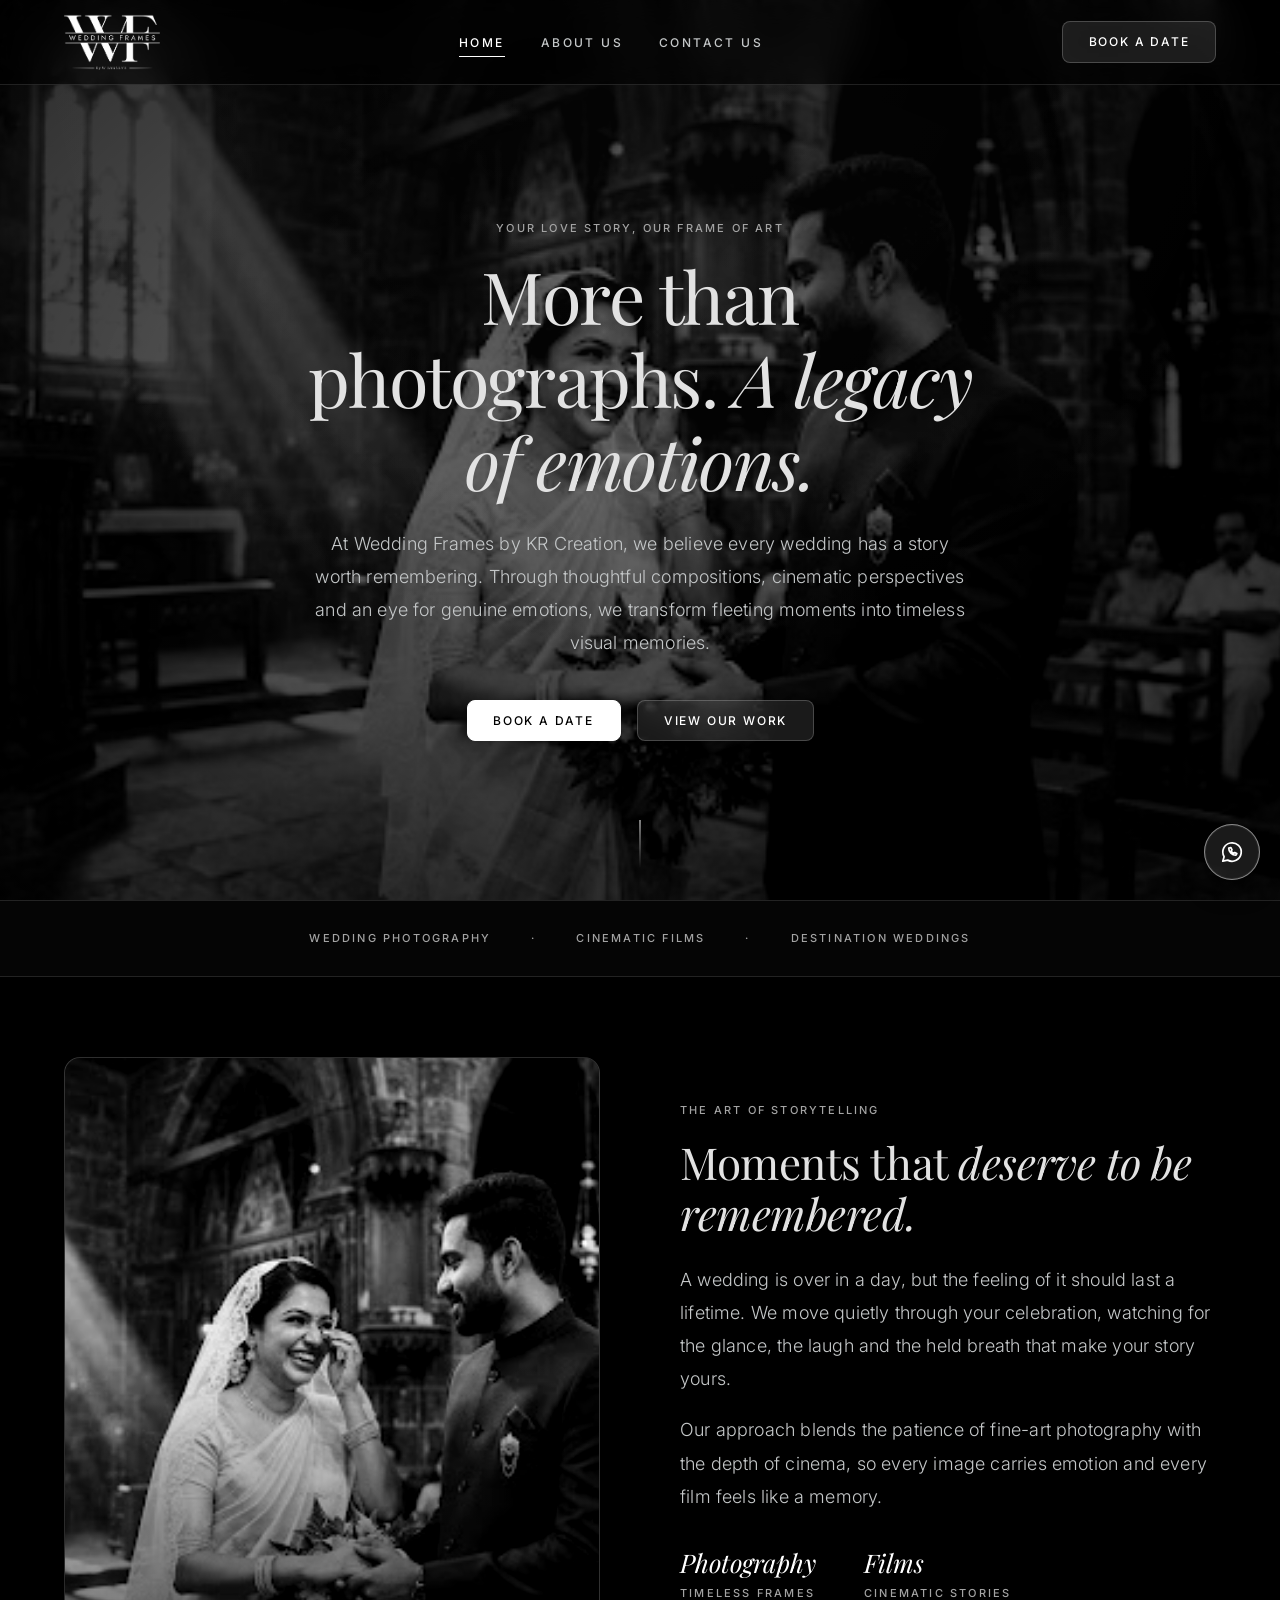
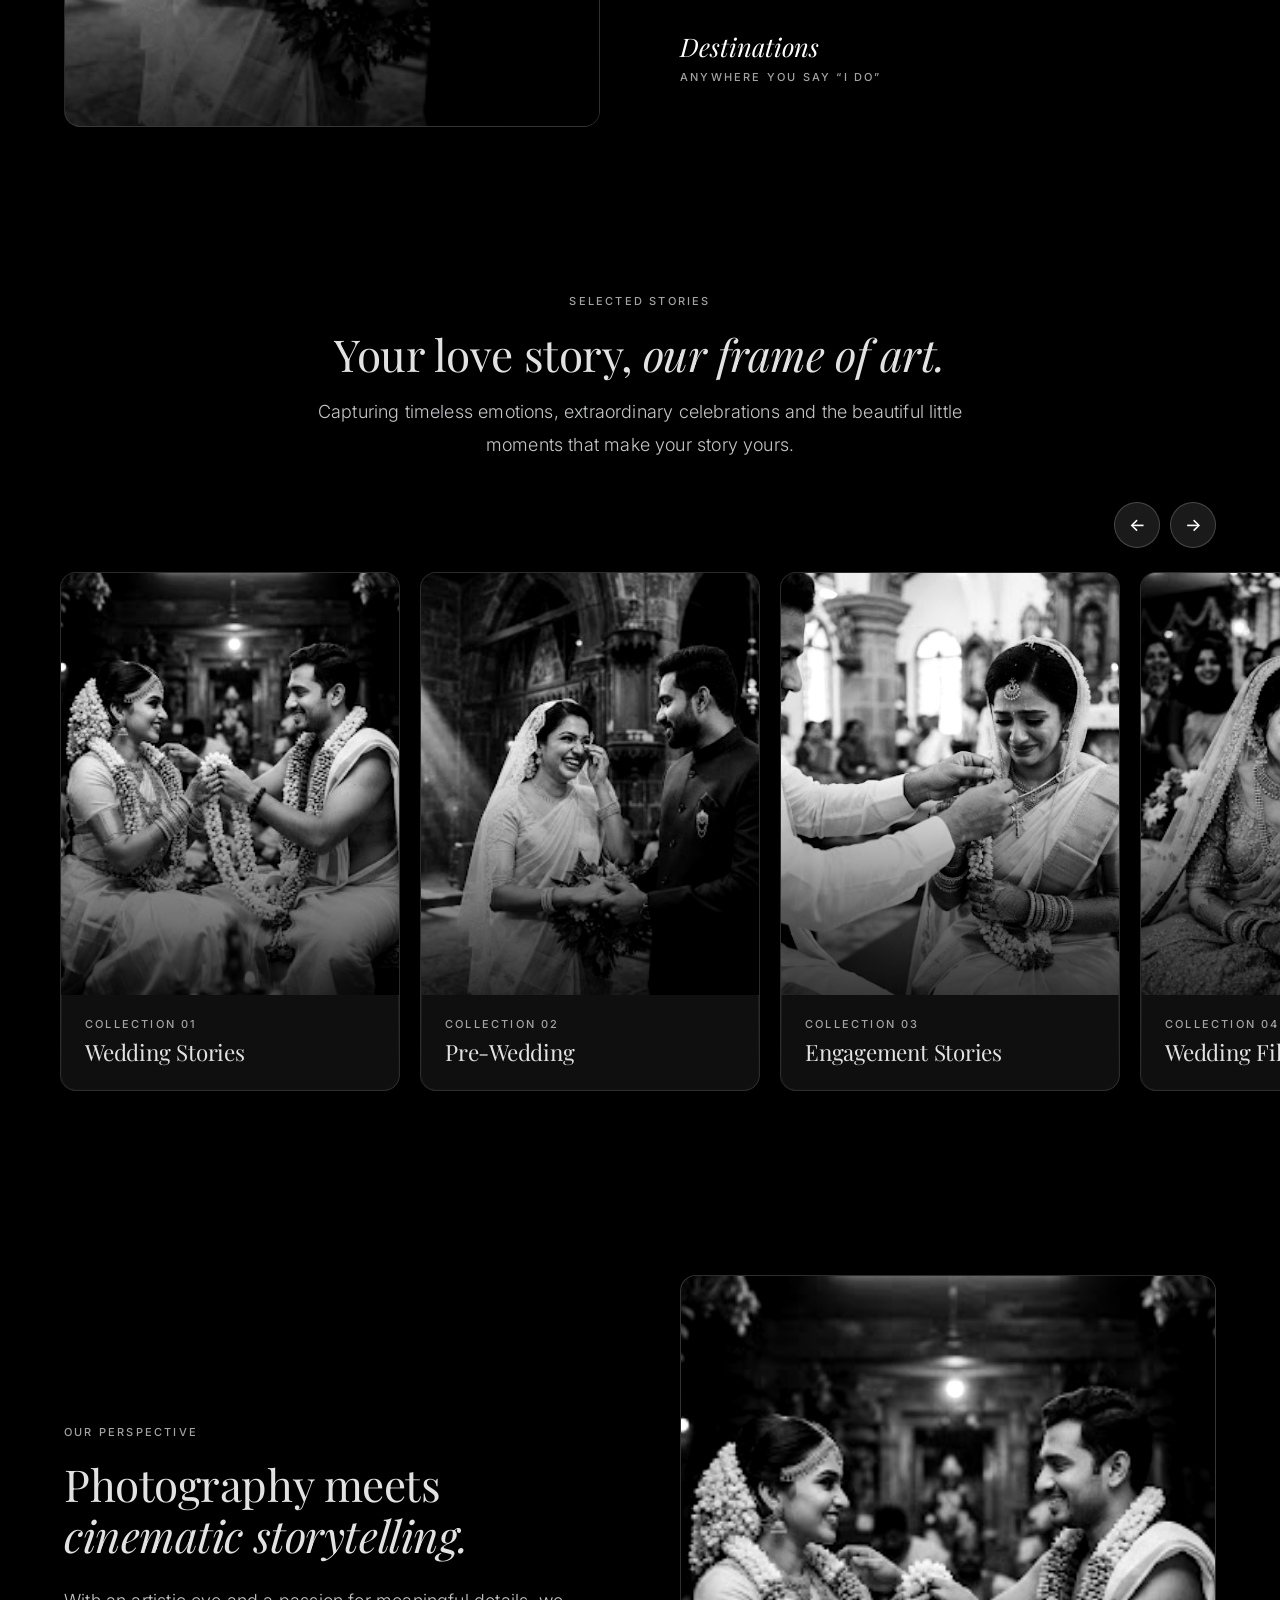
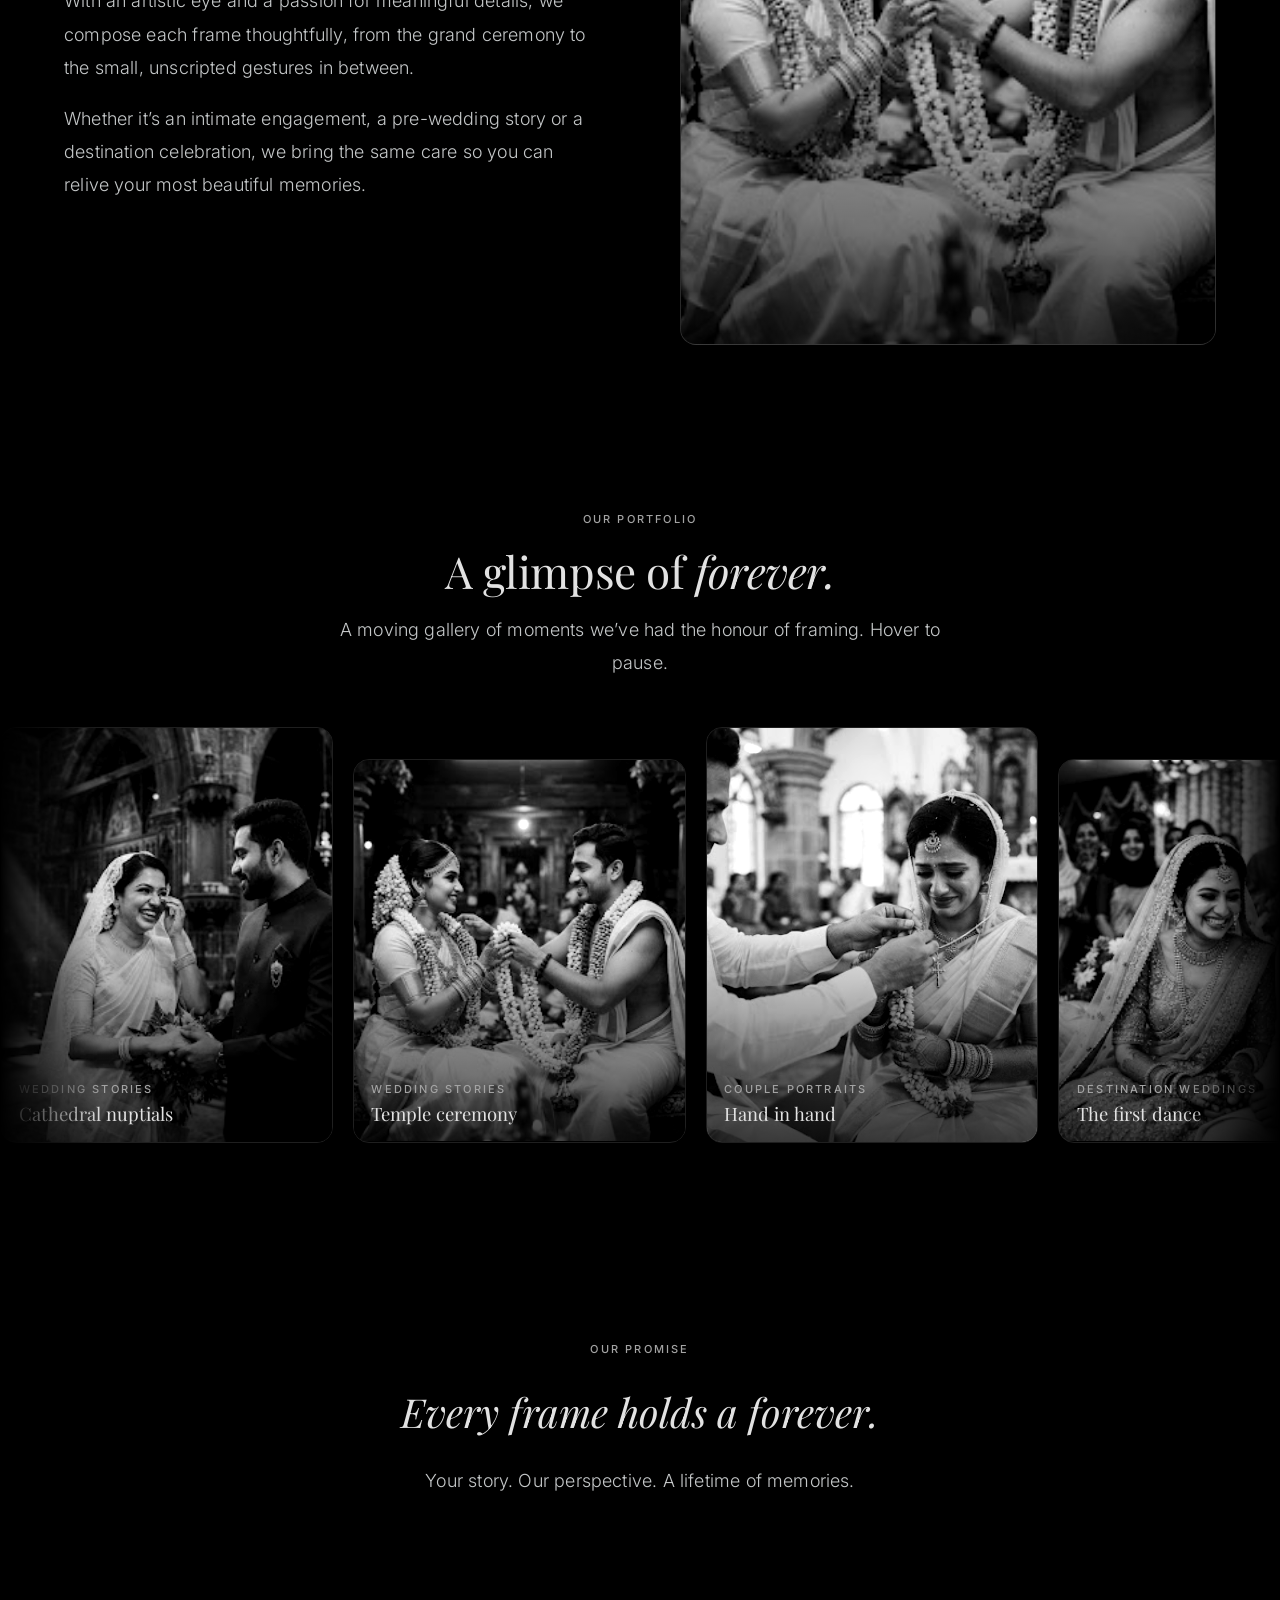
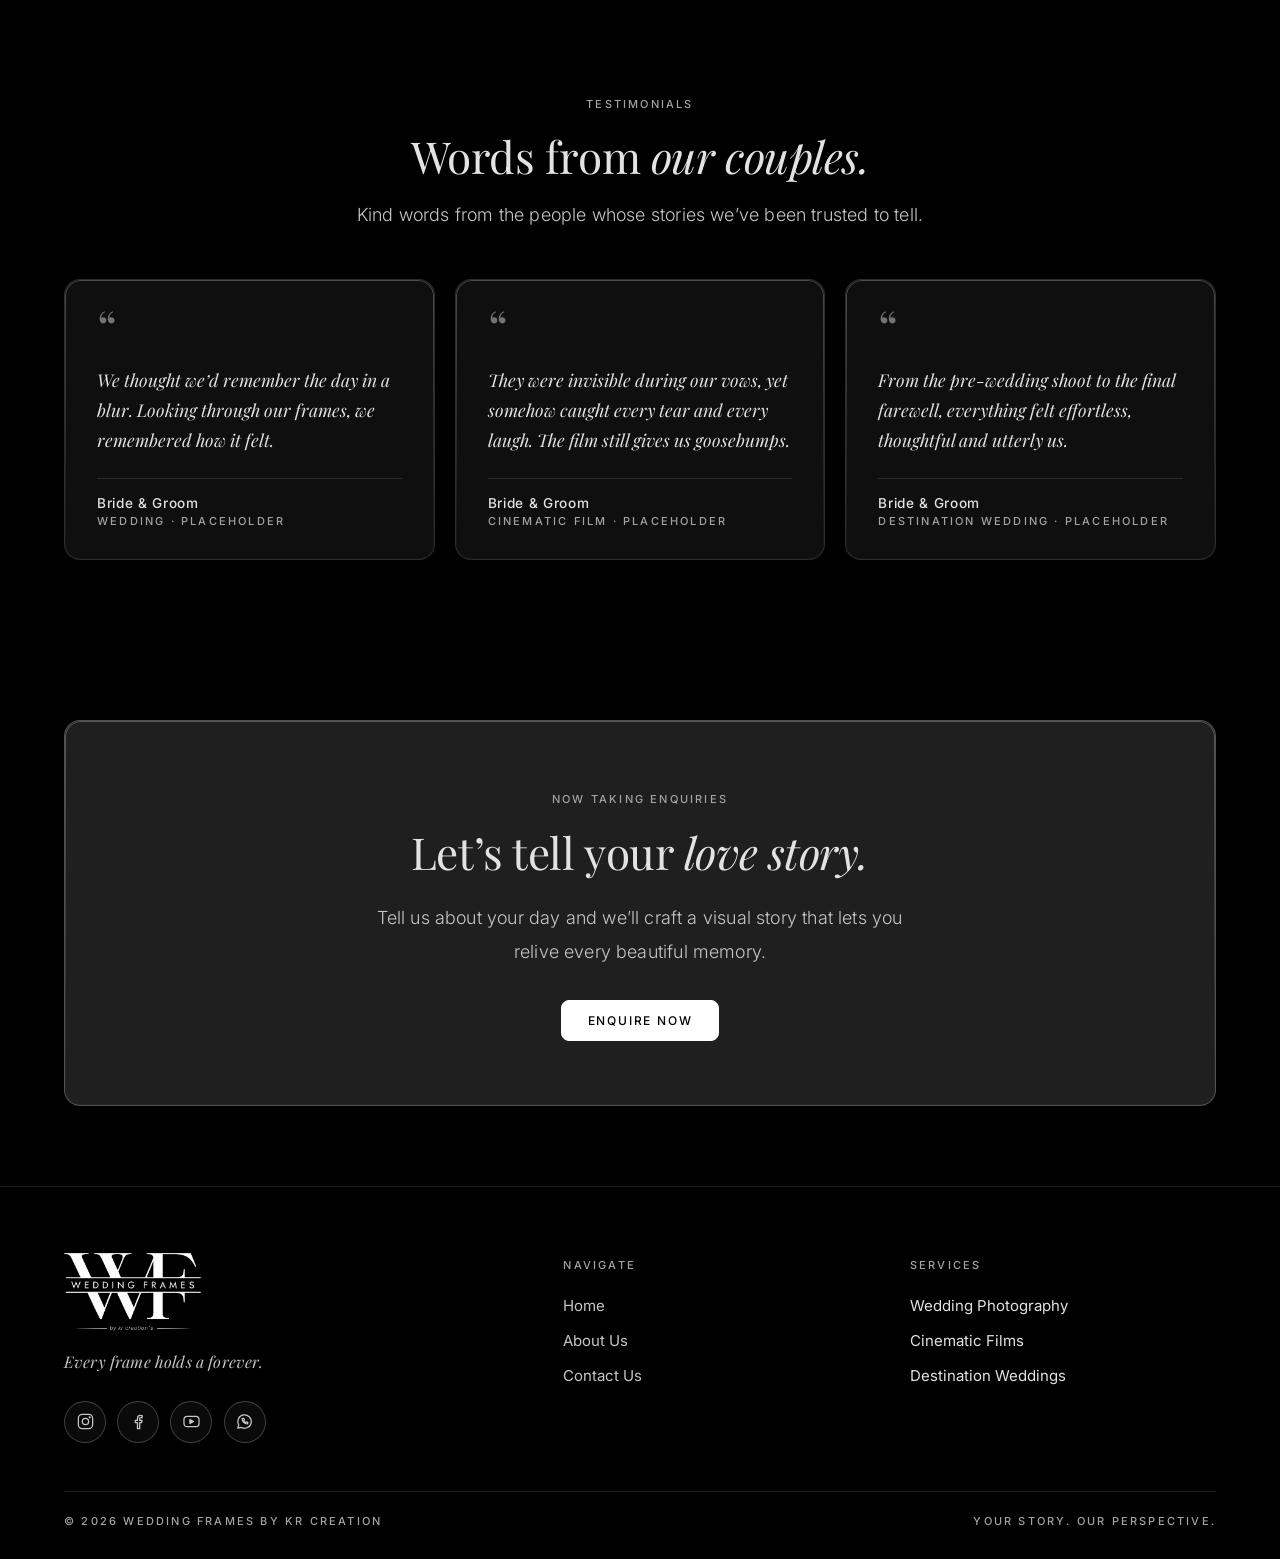
==== index.html @ 5cf70f6a "Initial commit: Wedding Frames by KR Creation website Co-Authored-By: Claude Sonnet 5.5 <noreply@ant" ====
<!doctype html>
<html lang="en"><head><meta charset="utf-8"><meta name="viewport" content="width=device-width,initial-scale=1">
<title>Wedding Frames by KR Creation</title><meta name="description" content="Wedding photography, cinematic films and destination weddings. Every frame holds a forever.">
<link rel="icon" href="assets/logo-white.png">
<link rel="preconnect" href="https://fonts.googleapis.com"><link rel="preconnect" href="https://fonts.gstatic.com" crossorigin>
<link href="https://fonts.googleapis.com/css2?family=Inter:wght@300;400;500;600&family=Playfair+Display:ital,wght@0,400;0,500;1,400&display=swap" rel="stylesheet">
<link rel="stylesheet" href="assets/styles.css"></head><body>
<header><div class="wrap"><a class="brand" href="index.html" aria-label="Wedding Frames by KR Creation – home"><img src="assets/logo-white.png" alt="Wedding Frames by KR Creation"></a>
<nav id="nav"><ul>
<li><a href="index.html" aria-current="page">Home</a></li>
<li><a href="about.html">About Us</a></li>
<li><a href="contact.html">Contact Us</a></li></ul></nav>
<a class="btn" href="contact.html">Book a Date</a><button class="menu-btn" aria-label="Menu" aria-expanded="false" aria-controls="mnav">☰</button></div></header><div class="mnav" id="mnav" role="dialog" aria-modal="true" aria-label="Menu" hidden>
<button class="mclose" aria-label="Close menu">✕</button>
<div class="mnav-in"><a href="index.html"><img class="mlogo" src="assets/logo-white.png" alt="Wedding Frames by KR Creation"></a>
<ul class="mlinks"><li><a href="index.html" aria-current="page">Home</a></li><li><a href="about.html">About Us</a></li><li><a href="contact.html">Contact Us</a></li></ul>
<a class="btn solid" href="contact.html">Book a Date</a>
<div class="mdetails"><p class="mtag">Every frame holds a forever.</p><p class="label">Wedding Photography · Cinematic Films · Destination Weddings</p></div>
<div class="social msocial"><a href="#" aria-label="Instagram" title="Instagram" rel="noopener" target="_blank"><svg viewBox="0 0 24 24" fill="none" stroke="currentColor" stroke-width="1.6" stroke-linecap="round" stroke-linejoin="round" aria-hidden="true"><rect x="3" y="3" width="18" height="18" rx="5"/><circle cx="12" cy="12" r="4"/><circle cx="17.3" cy="6.7" r=".6" fill="currentColor"/></svg></a><a href="#" aria-label="Facebook" title="Facebook" rel="noopener" target="_blank"><svg viewBox="0 0 24 24" fill="none" stroke="currentColor" stroke-width="1.6" stroke-linecap="round" stroke-linejoin="round" aria-hidden="true"><path d="M13.5 21v-7.5H16l.5-3h-3V8.700c0-.9.3-1.500 1.600-1.500H16.600V4.500C16.300 4.500 15.400 4.400 14.400 4.400c-2.200 0-3.700 1.300-3.700 3.800v2.300H8v3h2.700V21z"/></svg></a><a href="#" aria-label="YouTube" title="YouTube" rel="noopener" target="_blank"><svg viewBox="0 0 24 24" fill="none" stroke="currentColor" stroke-width="1.6" stroke-linecap="round" stroke-linejoin="round" aria-hidden="true"><rect x="2.5" y="5.5" width="19" height="13" rx="4"/><path d="M10 9.5v5l4.5-2.5z" fill="currentColor"/></svg></a><a href="#" aria-label="WhatsApp" title="WhatsApp" rel="noopener" target="_blank"><svg viewBox="0 0 24 24" fill="none" stroke="currentColor" stroke-width="1.6" stroke-linecap="round" stroke-linejoin="round" aria-hidden="true"><path d="M3.5 20.5l1.2-4.2A8.5 8.5 0 1 1 8 19.5z"/><path d="M9 8.5c0 3.5 3 6.500 6.500 6.500l1-1.500-2-1-1 .8c-1-.4-1.900-1.300-2.300-2.300l.8-1-1-2z"/></svg></a></div></div></div><main>
<section class="hero"><img class="bgimg" src="assets/img/hero.jpg" alt="" onerror="this.remove()">
<div class="wrap">
<span class="label">Your love story, our frame of art</span>
<h1>More than photographs. <em>A legacy of emotions.</em></h1>
<p class="lead">At Wedding Frames by KR Creation, we believe every wedding has a story worth remembering. Through thoughtful compositions, cinematic perspectives and an eye for genuine emotions, we transform fleeting moments into timeless visual memories.</p>
<div class="cta"><a class="btn solid" href="contact.html">Book a Date</a><a class="btn" href="#stories">View Our Work</a></div></div>
<div class="scroll"><span></span></div></section>
<div class="tagline"><div class="wrap"><span class="label">Wedding Photography</span><span class="label dot" aria-hidden="true">·</span><span class="label">Cinematic Films</span><span class="label dot" aria-hidden="true">·</span><span class="label">Destination Weddings</span></div></div>
<section><div class="wrap split"><div class="media rv"><div class="slot tall"><img src="assets/img/p1.jpg" alt=""><span class="ph">Add photo · assets/img/p1.jpg</span></div></div><div class="rv prose"><span class="label">The art of storytelling</span><h2 style="margin:1rem 0 1.5rem">Moments that <em>deserve to be remembered.</em></h2><p class="lead">A wedding is over in a day, but the feeling of it should last a lifetime. We move quietly through your celebration, watching for the glance, the laugh and the held breath that make your story yours.</p><p class="lead">Our approach blends the patience of fine-art photography with the depth of cinema, so every image carries emotion and every film feels like a memory.</p><div class="stats"><div><b>Photography</b><span class="label">Timeless frames</span></div><div><b>Films</b><span class="label">Cinematic stories</span></div><div><b>Destinations</b><span class="label">Anywhere you say “I do”</span></div></div></div></div></section><section id="stories"><div class="wrap"><div class="center rv"><span class="label">Selected stories</span><h2 style="margin:1rem 0">Your love story, <em>our frame of art.</em></h2>
<p class="lead" style="max-width:60ch;margin:0 auto">Capturing timeless emotions, extraordinary celebrations and the beautiful little moments that make your story yours.</p></div>
<div class="hs-wrap rv"><div class="hs-ctrl"><button class="btn hs-prev" aria-label="Previous">←</button><button class="btn hs-next" aria-label="Next">→</button></div><div class="hscroll" data-auto tabindex="0" aria-label="Selected stories"><a class="glass cat group rv" href="contact.html"><div class="slot "><img src="assets/img/wedding-stories.jpg" alt=""><span class="ph">Add photo · assets/img/wedding-stories.jpg</span></div><div class="info"><span class="label">Collection 01</span><h3>Wedding Stories</h3></div></a><a class="glass cat group rv" href="contact.html"><div class="slot "><img src="assets/img/pre-wedding.jpg" alt=""><span class="ph">Add photo · assets/img/pre-wedding.jpg</span></div><div class="info"><span class="label">Collection 02</span><h3>Pre-Wedding</h3></div></a><a class="glass cat group rv" href="contact.html"><div class="slot "><img src="assets/img/engagement-stories.jpg" alt=""><span class="ph">Add photo · assets/img/engagement-stories.jpg</span></div><div class="info"><span class="label">Collection 03</span><h3>Engagement Stories</h3></div></a><a class="glass cat group rv" href="contact.html"><div class="slot "><img src="assets/img/wedding-films.jpg" alt=""><span class="ph">Add photo · assets/img/wedding-films.jpg</span></div><div class="info"><span class="label">Collection 04</span><h3>Wedding Films</h3></div></a><a class="glass cat group rv" href="contact.html"><div class="slot "><img src="assets/img/couple-portraits.jpg" alt=""><span class="ph">Add photo · assets/img/couple-portraits.jpg</span></div><div class="info"><span class="label">Collection 05</span><h3>Couple Portraits</h3></div></a><a class="glass cat group rv" href="contact.html"><div class="slot "><img src="assets/img/destination-weddings.jpg" alt=""><span class="ph">Add photo · assets/img/destination-weddings.jpg</span></div><div class="info"><span class="label">Collection 06</span><h3>Destination Weddings</h3></div></a></div></div></div></div></section>
<section><div class="wrap split rev"><div class="media rv"><div class="slot tall"><img src="assets/img/p2.jpg" alt=""><span class="ph">Add photo · assets/img/p2.jpg</span></div></div><div class="rv prose"><span class="label">Our perspective</span><h2 style="margin:1rem 0 1.5rem">Photography meets <em>cinematic storytelling.</em></h2><p class="lead">With an artistic eye and a passion for meaningful details, we compose each frame thoughtfully, from the grand ceremony to the small, unscripted gestures in between.</p><p class="lead">Whether it’s an intimate engagement, a pre-wedding story or a destination celebration, we bring the same care so you can relive your most beautiful memories.</p></div></div></section><section class="portfolio" id="portfolio"><div class="wrap center rv"><span class="label">Our portfolio</span><h2 style="margin:1rem 0">A glimpse of <em>forever.</em></h2><p class="lead" style="max-width:56ch;margin:0 auto">A moving gallery of moments we’ve had the honour of framing. Hover to pause.</p></div>
<div class="marquee" aria-label="Portfolio gallery"><div class="mtrack"><figure class="mitem group"><div class="slot "><img src="assets/img/p1.jpg" alt=""><span class="ph">Add photo · assets/img/p1.jpg</span></div><figcaption><span class="label">Wedding Stories</span><strong>Cathedral nuptials</strong></figcaption></figure><figure class="mitem group"><div class="slot "><img src="assets/img/p2.jpg" alt=""><span class="ph">Add photo · assets/img/p2.jpg</span></div><figcaption><span class="label">Wedding Stories</span><strong>Temple ceremony</strong></figcaption></figure><figure class="mitem group"><div class="slot "><img src="assets/img/p3.jpg" alt=""><span class="ph">Add photo · assets/img/p3.jpg</span></div><figcaption><span class="label">Couple Portraits</span><strong>Hand in hand</strong></figcaption></figure><figure class="mitem group"><div class="slot "><img src="assets/img/p4.jpg" alt=""><span class="ph">Add photo · assets/img/p4.jpg</span></div><figcaption><span class="label">Destination Weddings</span><strong>The first dance</strong></figcaption></figure><figure class="mitem group"><div class="slot "><img src="assets/img/p5.jpg" alt=""><span class="ph">Add photo · assets/img/p5.jpg</span></div><figcaption><span class="label">Engagement Stories</span><strong>Quiet moments</strong></figcaption></figure><figure aria-hidden="true" class="mitem group"><div class="slot "><img src="assets/img/p1.jpg" alt=""><span class="ph">Add photo · assets/img/p1.jpg</span></div><figcaption><span class="label">Wedding Stories</span><strong>Cathedral nuptials</strong></figcaption></figure><figure aria-hidden="true" class="mitem group"><div class="slot "><img src="assets/img/p2.jpg" alt=""><span class="ph">Add photo · assets/img/p2.jpg</span></div><figcaption><span class="label">Wedding Stories</span><strong>Temple ceremony</strong></figcaption></figure><figure aria-hidden="true" class="mitem group"><div class="slot "><img src="assets/img/p3.jpg" alt=""><span class="ph">Add photo · assets/img/p3.jpg</span></div><figcaption><span class="label">Couple Portraits</span><strong>Hand in hand</strong></figcaption></figure><figure aria-hidden="true" class="mitem group"><div class="slot "><img src="assets/img/p4.jpg" alt=""><span class="ph">Add photo · assets/img/p4.jpg</span></div><figcaption><span class="label">Destination Weddings</span><strong>The first dance</strong></figcaption></figure><figure aria-hidden="true" class="mitem group"><div class="slot "><img src="assets/img/p5.jpg" alt=""><span class="ph">Add photo · assets/img/p5.jpg</span></div><figcaption><span class="label">Engagement Stories</span><strong>Quiet moments</strong></figcaption></figure></div></div></section><section class="quote"><div class="wrap rv"><span class="label">Our promise</span><blockquote>Every frame holds a forever.</blockquote><p class="lead">Your story. Our perspective. A lifetime of memories.</p></div></section>
<section><div class="wrap"><div class="center rv"><span class="label">Testimonials</span><h2 style="margin:1rem 0">Words from <em>our couples.</em></h2><p class="lead" style="max-width:56ch;margin:0 auto">Kind words from the people whose stories we’ve been trusted to tell.</p></div><div class="tgrid"><div class="glass tcard rv"><span class="mark">“</span><blockquote>We thought we’d remember the day in a blur. Looking through our frames, we remembered how it felt.</blockquote><div class="who"><b>Bride & Groom</b><span class="label">Wedding · Placeholder</span></div></div><div class="glass tcard rv"><span class="mark">“</span><blockquote>They were invisible during our vows, yet somehow caught every tear and every laugh. The film still gives us goosebumps.</blockquote><div class="who"><b>Bride & Groom</b><span class="label">Cinematic Film · Placeholder</span></div></div><div class="glass tcard rv"><span class="mark">“</span><blockquote>From the pre-wedding shoot to the final farewell, everything felt effortless, thoughtful and utterly us.</blockquote><div class="who"><b>Bride & Groom</b><span class="label">Destination Wedding · Placeholder</span></div></div></div></div></section><section><div class="wrap"><div class="glass hi cta-card rv"><span class="label">Now taking enquiries</span><h2>Let’s tell your <em>love story.</em></h2><p class="lead">Tell us about your day and we’ll craft a visual story that lets you relive every beautiful memory.</p><a class="btn solid" href="contact.html">Enquire Now</a></div></div></section></main><footer><div class="wrap"><div class="fgrid"><div><img src="assets/logo-white.png" alt="Wedding Frames by KR Creation"><p class="lead" style="font-size:1rem;max-width:34ch;font-family:var(--serif);font-style:italic">Every frame holds a forever.</p><div class="social "><a href="#" aria-label="Instagram" title="Instagram" rel="noopener" target="_blank"><svg viewBox="0 0 24 24" fill="none" stroke="currentColor" stroke-width="1.6" stroke-linecap="round" stroke-linejoin="round" aria-hidden="true"><rect x="3" y="3" width="18" height="18" rx="5"/><circle cx="12" cy="12" r="4"/><circle cx="17.3" cy="6.7" r=".6" fill="currentColor"/></svg></a><a href="#" aria-label="Facebook" title="Facebook" rel="noopener" target="_blank"><svg viewBox="0 0 24 24" fill="none" stroke="currentColor" stroke-width="1.6" stroke-linecap="round" stroke-linejoin="round" aria-hidden="true"><path d="M13.5 21v-7.5H16l.5-3h-3V8.700c0-.9.3-1.500 1.600-1.500H16.600V4.500C16.300 4.500 15.400 4.400 14.400 4.400c-2.200 0-3.700 1.300-3.700 3.800v2.300H8v3h2.700V21z"/></svg></a><a href="#" aria-label="YouTube" title="YouTube" rel="noopener" target="_blank"><svg viewBox="0 0 24 24" fill="none" stroke="currentColor" stroke-width="1.6" stroke-linecap="round" stroke-linejoin="round" aria-hidden="true"><rect x="2.5" y="5.5" width="19" height="13" rx="4"/><path d="M10 9.5v5l4.5-2.5z" fill="currentColor"/></svg></a><a href="#" aria-label="WhatsApp" title="WhatsApp" rel="noopener" target="_blank"><svg viewBox="0 0 24 24" fill="none" stroke="currentColor" stroke-width="1.6" stroke-linecap="round" stroke-linejoin="round" aria-hidden="true"><path d="M3.5 20.5l1.2-4.2A8.5 8.5 0 1 1 8 19.5z"/><path d="M9 8.5c0 3.5 3 6.500 6.500 6.500l1-1.500-2-1-1 .8c-1-.4-1.900-1.300-2.300-2.300l.8-1-1-2z"/></svg></a></div></div>
<div><span class="label">Navigate</span><ul><li><a href="index.html">Home</a></li><li><a href="about.html">About Us</a></li><li><a href="contact.html">Contact Us</a></li></ul></div>
<div><span class="label">Services</span><ul><li>Wedding Photography</li><li>Cinematic Films</li><li>Destination Weddings</li></ul></div></div>
<div class="copy label"><span>© 2026 Wedding Frames by KR Creation</span><span>Your story. Our perspective.</span></div></div></footer>
<a class="wa-float" href="https://wa.me/919847868919" target="_blank" rel="noopener" aria-label="Chat with us on WhatsApp" title="Chat on WhatsApp"><svg viewBox="0 0 24 24" fill="none" stroke="currentColor" stroke-width="1.6" stroke-linecap="round" stroke-linejoin="round" aria-hidden="true"><path d="M3.5 20.5l1.2-4.2A8.5 8.5 0 1 1 8 19.5z"/><path d="M9 8.5c0 3.5 3 6.500 6.500 6.500l1-1.500-2-1-1 .8c-1-.4-1.900-1.300-2.300-2.300l.8-1-1-2z"/></svg></a><script src="assets/script.js"></script></body></html>
---- assets/styles.css ----
:root{
  --bg:#000;--surface:#131313;--on:#e2e2e2;--on-var:#c4c7c8;--mid:#a3a3a3;--dim:#737373;
  --glass:rgba(255,255,255,.06);--glass2:rgba(255,255,255,.12);
  --line:rgba(255,255,255,.12);--line2:rgba(255,255,255,.22);
  --serif:'Playfair Display',Georgia,serif;--sans:'Inter',system-ui,sans-serif;
  --m:1.5rem;--max:1440px;
}
@media(min-width:1024px){:root{--m:4rem}}
*{box-sizing:border-box;margin:0;padding:0}
html{scroll-behavior:smooth}
body{background:var(--bg);color:var(--on);font:400 .9375rem/1.7 var(--sans);-webkit-font-smoothing:antialiased;overflow-x:hidden;min-height:100vh}
body::before{content:"";position:fixed;inset:0;pointer-events:none;background:radial-gradient(circle at top,rgba(255,255,255,.06),transparent 70%);z-index:0}
img{max-width:100%;display:block}
a{color:inherit;text-decoration:none}
::selection{background:#fff;color:#000}
.wrap{max-width:var(--max);margin:0 auto;padding:0 var(--m);position:relative;z-index:1}
main{position:relative;z-index:1}
section{padding:5rem 0}
.label{font:500 .6875rem/1 var(--sans);letter-spacing:.2em;text-transform:uppercase;color:var(--mid)}
h1,h2,h3{font-family:var(--serif);font-weight:400;letter-spacing:-.01em;line-height:1.15}
h1{font-size:clamp(2.5rem,7vw,4.5rem);letter-spacing:-.02em}
h2{font-size:clamp(1.75rem,4vw,2.75rem)}
h3{font-size:1.5rem}
em{font-style:italic}
.lead{font-weight:300;font-size:1.125rem;line-height:1.85;color:var(--on-var);letter-spacing:.01em}
.center{text-align:center}
.glass{background:var(--glass);backdrop-filter:blur(20px);-webkit-backdrop-filter:blur(20px);border:1px solid var(--line);border-radius:1rem;position:relative}
.glass::before{content:"";position:absolute;inset:0;border-radius:inherit;padding:1px;background:linear-gradient(180deg,rgba(255,255,255,.25),rgba(255,255,255,.02));-webkit-mask:linear-gradient(#000 0 0) content-box,linear-gradient(#000 0 0);-webkit-mask-composite:xor;mask-composite:exclude;pointer-events:none}
.glass.hi{background:var(--glass2);border-color:var(--line2);box-shadow:0 24px 48px -12px rgba(0,0,0,.8)}
/* header */
header{position:fixed;top:0;left:0;right:0;z-index:50;background:rgba(0,0,0,.6);backdrop-filter:blur(16px);-webkit-backdrop-filter:blur(16px);border-bottom:1px solid var(--line)}
header .wrap{display:flex;align-items:center;justify-content:space-between;height:84px}
.brand img{height:56px;width:auto}
nav ul{display:flex;gap:2.25rem;list-style:none}
nav a{font:500 .75rem/1 var(--sans);letter-spacing:.2em;text-transform:uppercase;color:var(--on-var);padding:.4rem 0;position:relative;transition:color .2s}
nav a::after{content:"";position:absolute;left:0;bottom:0;height:1px;width:0;background:#fff;transition:width .3s}
nav a:hover,nav a[aria-current]{color:#fff}
nav a:hover::after,nav a[aria-current]::after{width:100%}
.btn{display:inline-flex;align-items:center;justify-content:center;gap:.5rem;padding:.85rem 1.6rem;border-radius:.5rem;font:500 .75rem/1 var(--sans);letter-spacing:.15em;text-transform:uppercase;border:1px solid rgba(255,255,255,.2);background:rgba(255,255,255,.1);color:#fff;cursor:pointer;transition:all .3s;backdrop-filter:blur(12px)}
.btn:hover{background:rgba(255,255,255,.2);border-color:rgba(255,255,255,.4);box-shadow:0 0 20px rgba(255,255,255,.18)}
.btn.solid{background:#fff;color:#000;border-color:#fff}
.btn.solid:hover{background:#e2e2e2}
.menu-btn{display:none;background:none;border:1px solid var(--line2);color:#fff;width:42px;height:42px;border-radius:.5rem;cursor:pointer;font-size:1.1rem}
@media(max-width:860px){.menu-btn{display:block}header .btn{display:none}nav{display:none}}
/* hero */
.hero{min-height:100vh;display:flex;align-items:center;justify-content:center;text-align:center;padding:9rem 0 5rem;position:relative;overflow:hidden}
.hero::after{content:"";position:absolute;inset:0;background:radial-gradient(ellipse at center,transparent 0,rgba(0,0,0,.65) 100%);pointer-events:none}
.hero .bgimg{position:absolute;inset:0;width:100%;height:100%;object-fit:cover;filter:grayscale(1) contrast(1.1);opacity:.45}
.hero .wrap{z-index:2}
.hero .logo{width:min(300px,60vw);margin:0 auto 2.5rem;opacity:.95}
.hero h1{max-width:16ch;margin:1.25rem auto 1.5rem}
.hero p{max-width:60ch;margin:0 auto 2.5rem}
.hero .cta{display:flex;gap:1rem;justify-content:center;flex-wrap:wrap}
.scroll{position:absolute;bottom:2rem;left:50%;transform:translateX(-50%);z-index:2}
.scroll span{display:block;width:1px;height:48px;background:linear-gradient(#fff,transparent);animation:drip 2s infinite}
@keyframes drip{0%{transform:scaleY(0);transform-origin:top}50%{transform:scaleY(1);transform-origin:top}51%{transform-origin:bottom}100%{transform:scaleY(0);transform-origin:bottom}}
.tagline{padding:2rem 0;border-block:1px solid var(--line);background:rgba(255,255,255,.02)}
.tagline .wrap{display:flex;flex-wrap:wrap;justify-content:center;gap:.75rem 2.5rem}
/* grids */
.split{display:grid;gap:3rem;align-items:center}
@media(min-width:900px){.split{grid-template-columns:1fr 1fr;gap:5rem}}
.cats{display:grid;gap:1.25rem;margin-top:3.5rem;grid-template-columns:repeat(auto-fit,minmax(280px,1fr))}
.cat{padding:0;overflow:hidden;transition:transform .5s cubic-bezier(.16,1,.3,1)}
.cat:hover{transform:translateY(-6px)}
.slot{position:relative;aspect-ratio:4/5;background:linear-gradient(145deg,#1f1f1f,#0a0a0a);display:flex;align-items:flex-end;overflow:hidden}
.slot.wide{aspect-ratio:16/10}
.slot img{position:absolute;inset:0;width:100%;height:100%;object-fit:cover;filter:grayscale(1) contrast(1.1);transition:filter .7s,transform .7s}
.group:hover .slot img,.slot:hover img{filter:none;transform:scale(1.04)}
.slot::after{content:"";position:absolute;inset:0;background:linear-gradient(to top,rgba(0,0,0,.75),transparent 55%)}
.slot .ph{position:absolute;top:1rem;right:1rem;z-index:1;font:500 .6rem/1 var(--sans);letter-spacing:.15em;text-transform:uppercase;color:var(--dim)}
.slot img:not([hidden])~.ph{display:none}
.cat .info{padding:1.5rem}
.cat .info .label{display:block;margin-bottom:.6rem}
.cat h3{font-size:1.4rem}
.quote{text-align:center;padding:7rem 0}
.quote blockquote{font:italic 400 clamp(1.5rem,3.5vw,2.5rem)/1.4 var(--serif);max-width:26ch;margin:1.5rem auto}
.services{display:flex;flex-wrap:wrap;justify-content:center;gap:1rem 2rem;margin-top:2rem}
.pillars{display:grid;gap:1.25rem;grid-template-columns:repeat(auto-fit,minmax(240px,1fr));margin-top:3rem}
.pillar{padding:2rem}
.pillar .n{font:italic 400 2rem var(--serif);color:var(--mid);display:block;margin-bottom:1rem}
.pillar p{color:var(--on-var);font-size:.9rem;margin-top:.6rem}
.cta-card{padding:4rem 1.5rem;text-align:center}
.cta-card h2{max-width:18ch;margin:1rem auto 1.5rem}
.cta-card p{max-width:50ch;margin:0 auto 2rem}
/* contact */
.contact-grid{display:grid;gap:2.5rem}
@media(min-width:900px){.contact-grid{grid-template-columns:1fr 1.4fr;gap:4rem}}
form{padding:2rem;display:grid;gap:1.4rem}
@media(min-width:600px){form{padding:2.5rem}.two{display:grid;grid-template-columns:1fr 1fr;gap:1.4rem}}
.f label{display:block;margin-bottom:.5rem}
.f input,.f select,.f textarea{width:100%;background:rgba(255,255,255,.04);border:1px solid var(--line);border-radius:.5rem;color:#fff;font:inherit;padding:.85rem 1rem;transition:border-color .3s,background .3s;color-scheme:dark}
.f input:focus,.f select:focus,.f textarea:focus{outline:none;border-color:rgba(255,255,255,.45);background:rgba(255,255,255,.08)}
.f textarea{min-height:140px;resize:vertical}
.f select option{background:#131313}
.info-list{list-style:none;display:grid;gap:1.5rem;margin-top:2rem}
.info-list li{border-top:1px solid var(--line);padding-top:1rem}
.info-list b{display:block;font:500 .6875rem/1 var(--sans);letter-spacing:.2em;text-transform:uppercase;color:var(--mid);margin-bottom:.5rem}
.note{font-size:.8rem;color:var(--dim)}
.sent{display:none;text-align:center;color:var(--on-var)}
/* footer */
footer{border-top:1px solid var(--line);padding:4rem 0 2rem;position:relative;z-index:1}
.fgrid{display:grid;gap:2.5rem}
@media(min-width:800px){.fgrid{grid-template-columns:1.5fr 1fr 1fr}}
footer img{height:80px;margin-bottom:1rem}
footer ul{list-style:none;display:grid;gap:.6rem;margin-top:1rem}
footer li a{color:var(--on-var);transition:color .2s}footer li a:hover{color:#fff}
.copy{margin-top:3rem;padding-top:1.5rem;border-top:1px solid var(--line);display:flex;justify-content:space-between;flex-wrap:wrap;gap:1rem}
/* page head */
.pagehead{padding:11rem 0 4rem;text-align:center}
.pagehead h1{margin:1rem auto 1.5rem;max-width:18ch}
.pagehead p{max-width:60ch;margin:0 auto}
/* reveal */
.rv{opacity:0;transform:translateY(24px);transition:opacity .9s cubic-bezier(.16,1,.3,1),transform .9s cubic-bezier(.16,1,.3,1)}
.rv.in{opacity:1;transform:none}
@media(prefers-reduced-motion:reduce){.rv{opacity:1;transform:none;transition:none}html{scroll-behavior:auto}.scroll span{animation:none}}
/* horizontal scroller */
.hs-wrap{margin-top:2.5rem}
.hs-ctrl{display:flex;gap:.6rem;justify-content:flex-end;margin-bottom:1rem}
.hs-ctrl .btn{width:46px;height:46px;padding:0;font-size:1.1rem;letter-spacing:0;border-radius:999px}
.hs-ctrl .btn:disabled{opacity:.3;pointer-events:none}
.hscroll{display:flex;gap:1.25rem;overflow-x:auto;scroll-snap-type:x mandatory;scroll-behavior:smooth;padding:.5rem var(--m) 1.5rem;margin:0 calc(var(--m) * -1);scrollbar-width:none;-webkit-overflow-scrolling:touch;outline:none}
.hscroll::-webkit-scrollbar{display:none}
.hscroll .cat{flex:0 0 min(78vw,340px);scroll-snap-align:start;scroll-margin-left:var(--m)}
.hscroll .cat.rv{opacity:1;transform:none}
.hscroll .cat:hover{transform:translateY(-6px)}

/* rows with image */
.split.rev .media{order:0}
@media(min-width:900px){.split.rev>.media{order:2}}
.media .slot{border-radius:1rem;border:1px solid var(--line)}
.media .slot.tall{aspect-ratio:4/5}
.prose p+p{margin-top:1.1rem}
.prose p{color:var(--on-var)}
.stats{display:flex;flex-wrap:wrap;gap:1.5rem 3rem;margin-top:2rem}
.stats div b{display:block;font:italic 400 1.6rem var(--serif);color:#fff}
.steps{list-style:none;display:grid;gap:1.25rem;margin-top:2rem}
.steps li{border-top:1px solid var(--line);padding-top:1rem}
.steps b{display:block;font:400 1.15rem var(--serif);color:#fff;margin-bottom:.25rem}
.steps span{color:var(--on-var);font-size:.9rem}
/* auto portfolio */
.portfolio{padding:5rem 0;overflow:hidden;position:relative;z-index:1}
.marquee{overflow:hidden;margin-top:3rem;-webkit-mask:linear-gradient(90deg,transparent,#000 8%,#000 92%,transparent);mask:linear-gradient(90deg,transparent,#000 8%,#000 92%,transparent)}
.mtrack{display:flex;gap:1.25rem;width:max-content;animation:slide 60s linear infinite}
.marquee.rtl .mtrack{animation-direction:reverse}
.marquee:hover .mtrack,.marquee:focus-within .mtrack{animation-play-state:paused}
@keyframes slide{to{transform:translateX(calc(-50% - .625rem))}}
.mitem{flex:0 0 auto;width:clamp(240px,26vw,380px);position:relative;border-radius:1rem;overflow:hidden;border:1px solid var(--line)}
.mitem .slot{aspect-ratio:4/5;border-radius:0}
.mitem figcaption{position:absolute;left:1.1rem;bottom:1rem;right:1rem;z-index:2;display:flex;flex-direction:column;gap:.35rem}
.mitem figcaption strong{font:400 1.15rem var(--serif)}
.mitem:nth-child(even){margin-top:2rem}
.mitem:nth-child(even) .slot{aspect-ratio:4/4.6}
.mitem:hover img{filter:none;transform:scale(1.05)}
@media(prefers-reduced-motion:reduce){.mtrack{animation:none}.marquee{overflow-x:auto;-webkit-mask:none;mask:none}}
/* testimonials */
.tgrid{display:grid;gap:1.25rem;grid-template-columns:repeat(auto-fit,minmax(280px,1fr));margin-top:3rem}
.tcard{padding:2rem;display:flex;flex-direction:column;gap:1.5rem}
.tcard .mark{font:400 3rem/.6 var(--serif);color:var(--dim)}
.tcard blockquote{font:italic 400 1.1rem/1.7 var(--serif);color:var(--on)}
.tcard .who{margin-top:auto;display:flex;flex-direction:column;gap:.3rem;border-top:1px solid var(--line);padding-top:1rem}
.tcard .who b{font:500 .85rem var(--sans);letter-spacing:.05em}
.hscroll.auto{scroll-snap-type:none;scroll-behavior:auto}
.hscroll.auto .cat{scroll-snap-align:none}

/* social icons */
.social{display:flex;gap:.7rem;margin-top:1.5rem}
.social a{width:42px;height:42px;border-radius:50%;border:1px solid var(--line2);display:flex;align-items:center;justify-content:center;color:var(--on-var);transition:all .3s;background:rgba(255,255,255,.04)}
.social a:hover{color:#000;background:#fff;border-color:#fff;transform:translateY(-2px)}
.social svg{width:19px;height:19px}
/* full-screen mobile menu */
.mnav{position:fixed;inset:0;z-index:100;background:radial-gradient(circle at top,rgba(255,255,255,.09),transparent 65%),rgba(0,0,0,.97);backdrop-filter:blur(24px);-webkit-backdrop-filter:blur(24px);display:none;overflow-y:auto;opacity:0;transition:opacity .35s}
.mnav.open{display:block}
.mnav.show{opacity:1}
.mnav-in{min-height:100%;display:flex;flex-direction:column;align-items:center;justify-content:center;text-align:center;gap:1.75rem;padding:5rem var(--m) 3rem}
.mlogo{width:150px;margin:0 auto}
.mlinks{list-style:none;display:grid;gap:.9rem}
.mlinks a{font:400 2.1rem/1.2 var(--serif);color:var(--on-var);transition:color .2s}
.mlinks a:hover,.mlinks a[aria-current]{color:#fff;font-style:italic}
.mdetails{border-top:1px solid var(--line);padding-top:1.5rem;max-width:30ch}
.mtag{font:italic 400 1.15rem var(--serif);margin-bottom:.8rem}
.msocial{justify-content:center;margin-top:0}
.mclose{position:absolute;top:1.25rem;right:var(--m);width:44px;height:44px;border-radius:.5rem;border:1px solid var(--line2);background:none;color:#fff;font-size:1.1rem;cursor:pointer;z-index:2}
body.menu-open{overflow:hidden}
@media(min-width:861px){.mnav{display:none!important}}
.mdetails .label{line-height:1.9}
@media(max-width:700px){
  .tagline{padding:1.5rem 0}
  .tagline .wrap{flex-direction:column;align-items:center;gap:.9rem}
  .tagline .dot{display:none}
  .tagline .label{text-align:center;line-height:1.4}
}
.hero .wrap>.label:first-child{display:block}
/* floating whatsapp */
.wa-float{position:fixed;right:1.25rem;bottom:1.25rem;z-index:60;width:56px;height:56px;border-radius:50%;display:flex;align-items:center;justify-content:center;color:#fff;background:rgba(255,255,255,.1);border:1px solid var(--line2);backdrop-filter:blur(16px);-webkit-backdrop-filter:blur(16px);box-shadow:0 12px 28px -8px rgba(0,0,0,.8),0 0 0 1px rgba(255,255,255,.06) inset;transition:all .3s}
.wa-float svg{width:26px;height:26px}
.wa-float::before{content:"";position:absolute;inset:-1px;border-radius:50%;border:1px solid rgba(255,255,255,.35);animation:waPulse 2.8s ease-out infinite}
.wa-float:hover{background:#fff;color:#000;transform:translateY(-3px) scale(1.05);box-shadow:0 0 24px rgba(255,255,255,.3)}
@keyframes waPulse{0%{transform:scale(1);opacity:.7}100%{transform:scale(1.6);opacity:0}}
@media(prefers-reduced-motion:reduce){.wa-float::before{animation:none}}

/* custom dropdown */
.dd{position:relative}
.dd-btn{width:100%;display:flex;align-items:center;justify-content:space-between;gap:.75rem;text-align:left;background:rgba(255,255,255,.04);border:1px solid var(--line);border-radius:.5rem;color:#fff;font:inherit;padding:.85rem 1rem;cursor:pointer;transition:border-color .3s,background .3s}
.dd-btn:hover,.dd-btn:focus-visible,.dd.open .dd-btn{outline:none;border-color:rgba(255,255,255,.45);background:rgba(255,255,255,.08)}
.dd-btn svg{flex:none;transition:transform .25s;color:var(--mid)}
.dd.open .dd-btn svg{transform:rotate(180deg)}
.dd .ph-t{color:var(--dim)}
.dd-list{position:absolute;left:0;right:0;top:calc(100% + .4rem);z-index:20;list-style:none;margin:0;padding:.4rem;max-height:260px;overflow-y:auto;background:rgba(19,19,19,.97);backdrop-filter:blur(24px);-webkit-backdrop-filter:blur(24px);border:1px solid var(--line2);border-radius:.75rem;box-shadow:0 24px 48px -12px rgba(0,0,0,.9);opacity:0;visibility:hidden;transform:translateY(-6px);transition:opacity .2s,transform .2s,visibility .2s}
.dd.open .dd-list{opacity:1;visibility:visible;transform:none}
.dd-list li{padding:.7rem .9rem;border-radius:.5rem;cursor:pointer;color:var(--on-var);display:flex;justify-content:space-between;align-items:center;font-size:.9rem}
.dd-list li:hover,.dd-list li.hl{background:rgba(255,255,255,.1);color:#fff}
.dd-list li[aria-selected="true"]{color:#fff}
.dd-list li[aria-selected="true"]::after{content:"✓";font-size:.8rem}
.dd-list li:last-child{border-top:1px solid var(--line);margin-top:.3rem;border-radius:0 0 .5rem .5rem}
.other-in{width:100%;margin-top:.75rem;background:rgba(255,255,255,.04);border:1px solid var(--line);border-radius:.5rem;color:#fff;font:inherit;padding:.85rem 1rem}
.other-in:focus{outline:none;border-color:rgba(255,255,255,.45);background:rgba(255,255,255,.08)}
.other-in[hidden]{display:none}
.two{display:grid;gap:1.4rem;grid-template-columns:1fr}
@media(min-width:600px){.two{grid-template-columns:1fr 1fr}}
/* monochrome -> colour on hover, everywhere */
.hero .bgimg{transition:filter .7s cubic-bezier(.16,1,.3,1),opacity .7s}
.hero:hover .bgimg{filter:none;opacity:.6}
.slot img{filter:grayscale(1) contrast(1.1);transition:filter .7s cubic-bezier(.16,1,.3,1),transform .7s cubic-bezier(.16,1,.3,1)}
.slot:hover img,.group:hover .slot img,.mitem:hover img,.cat:hover img{filter:none;transform:scale(1.04)}
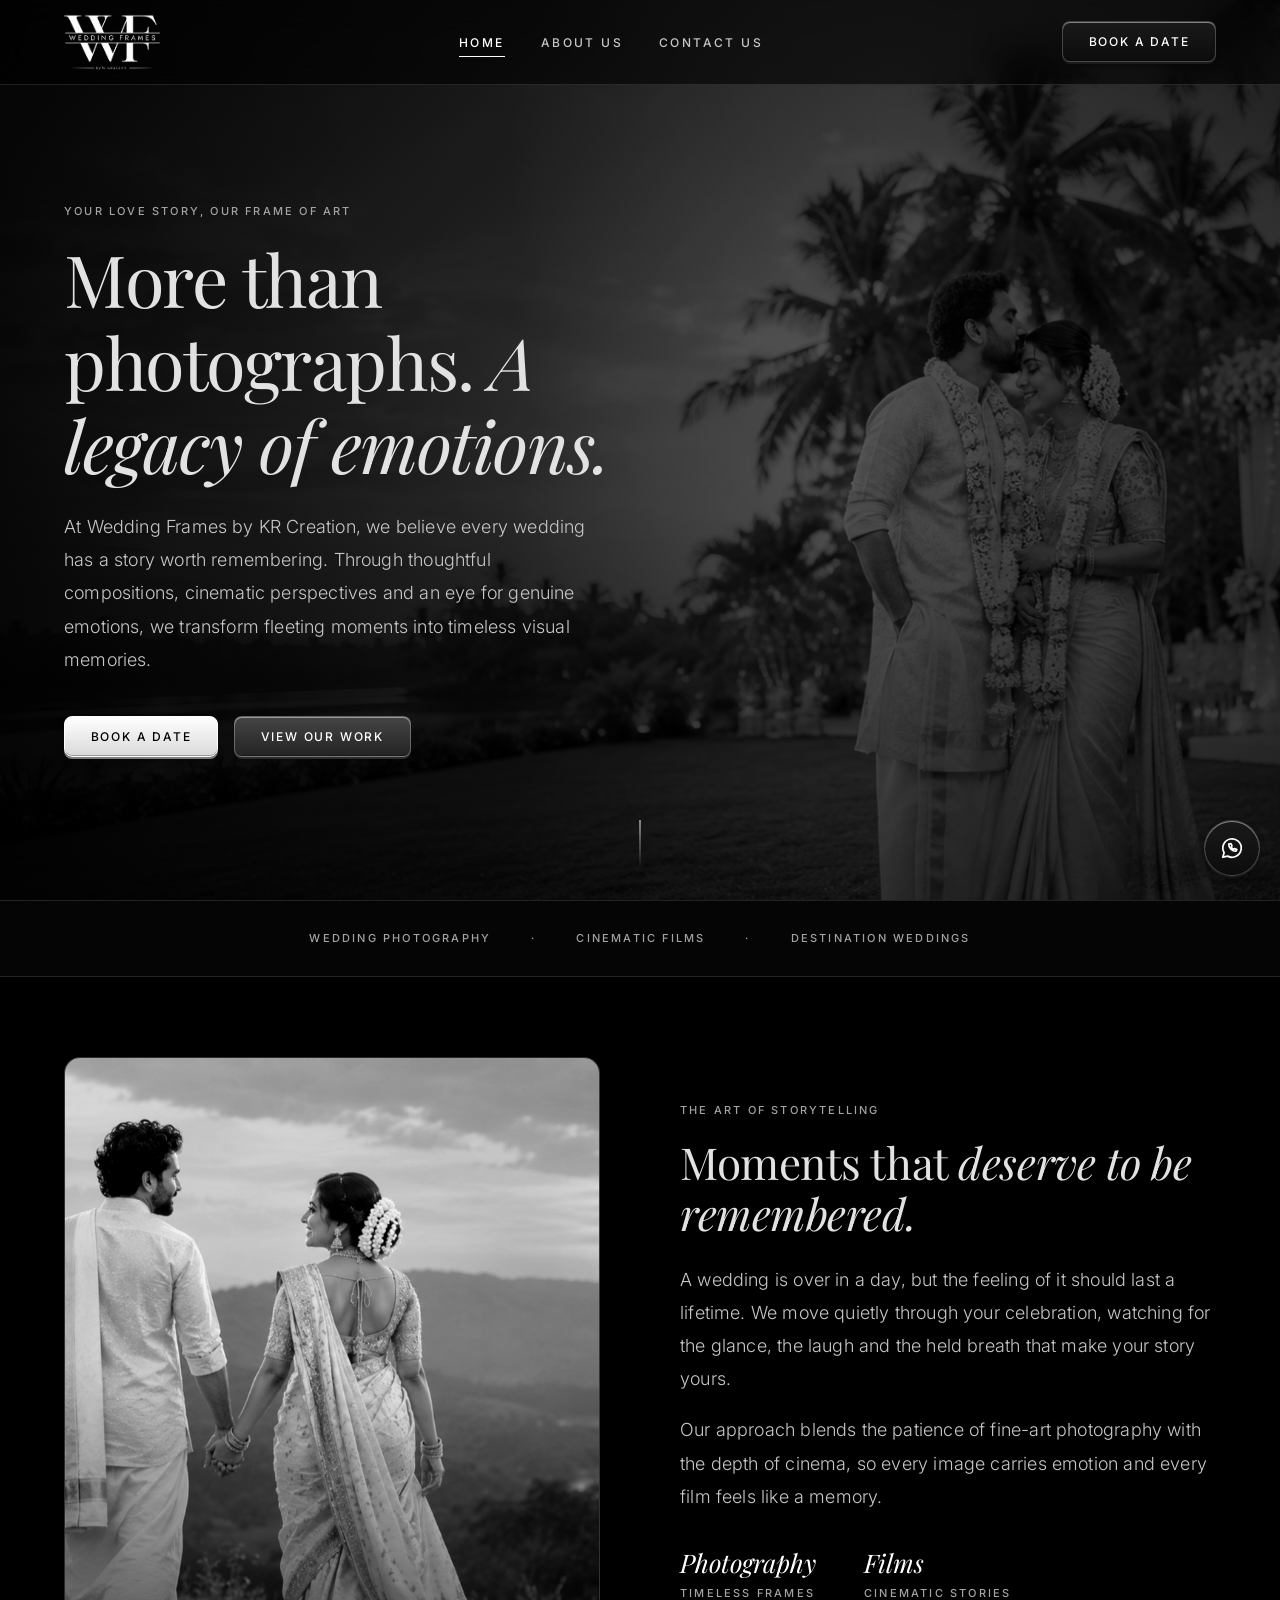
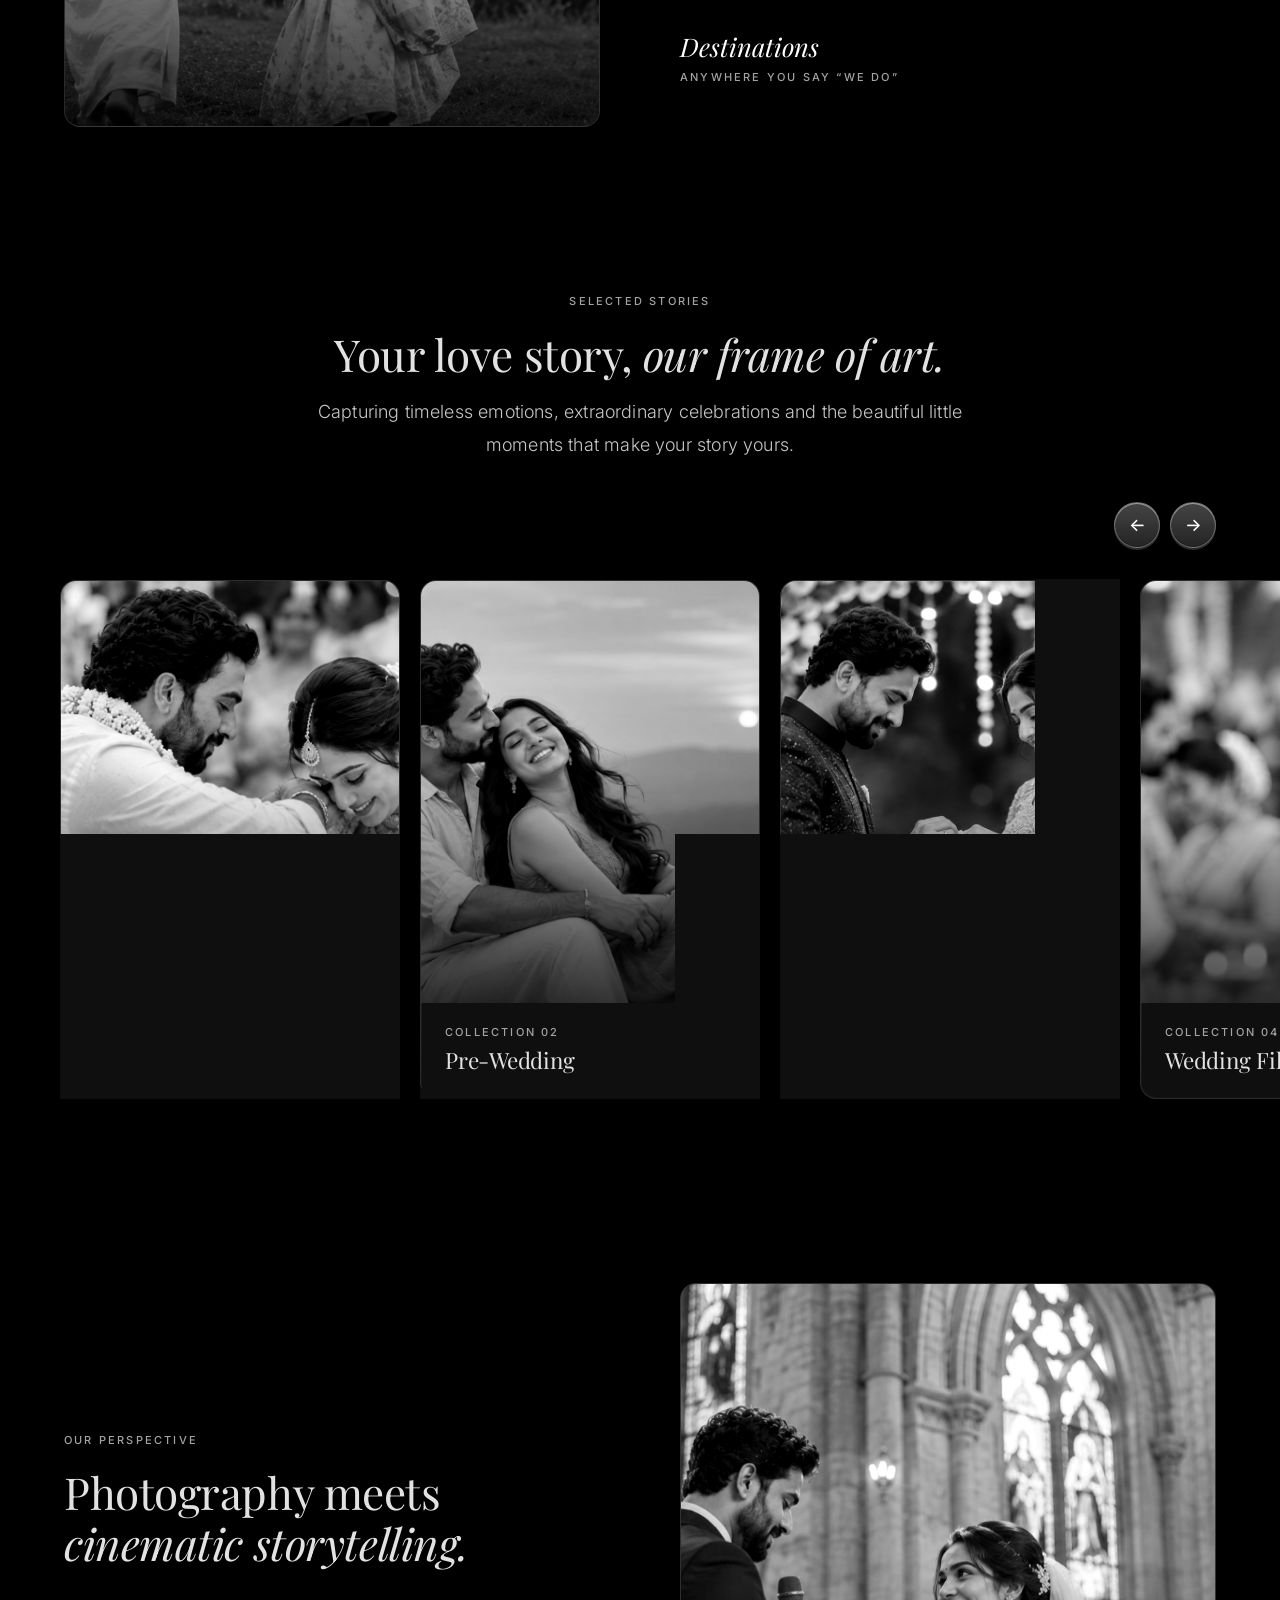
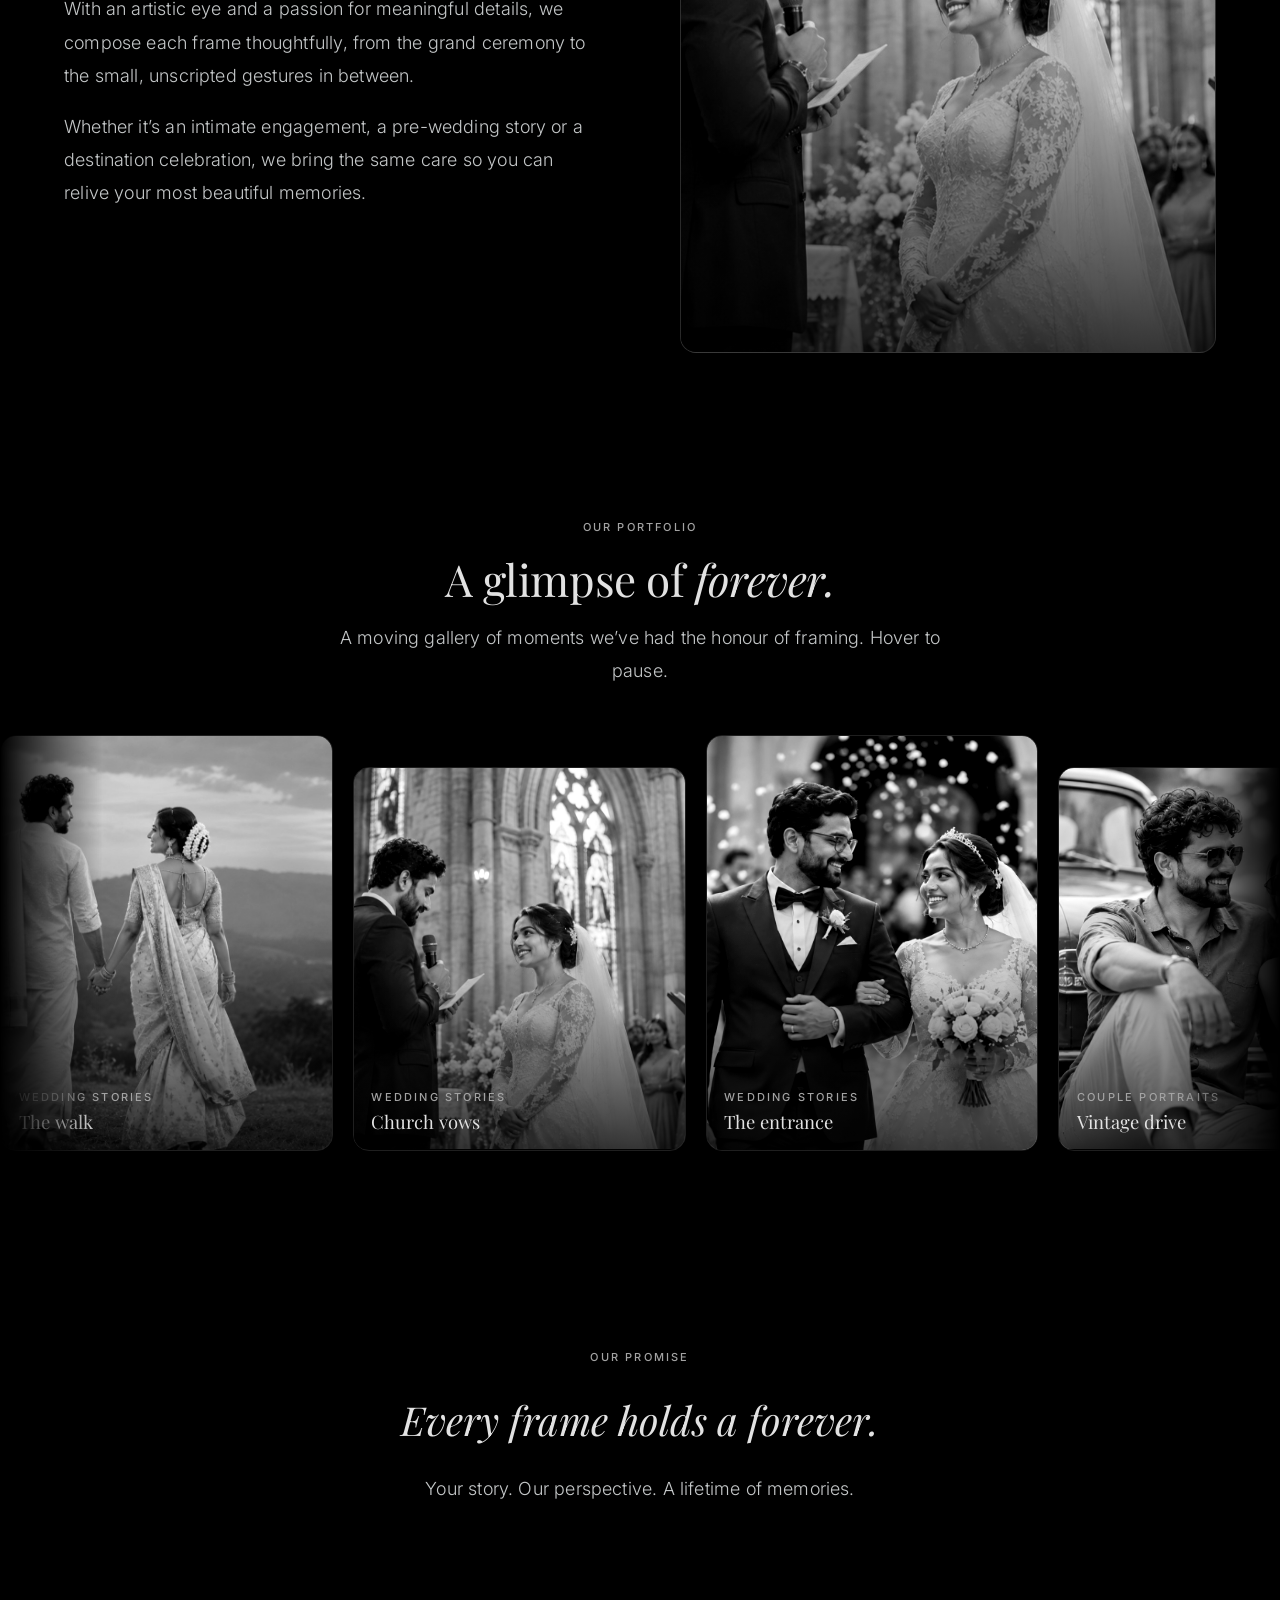
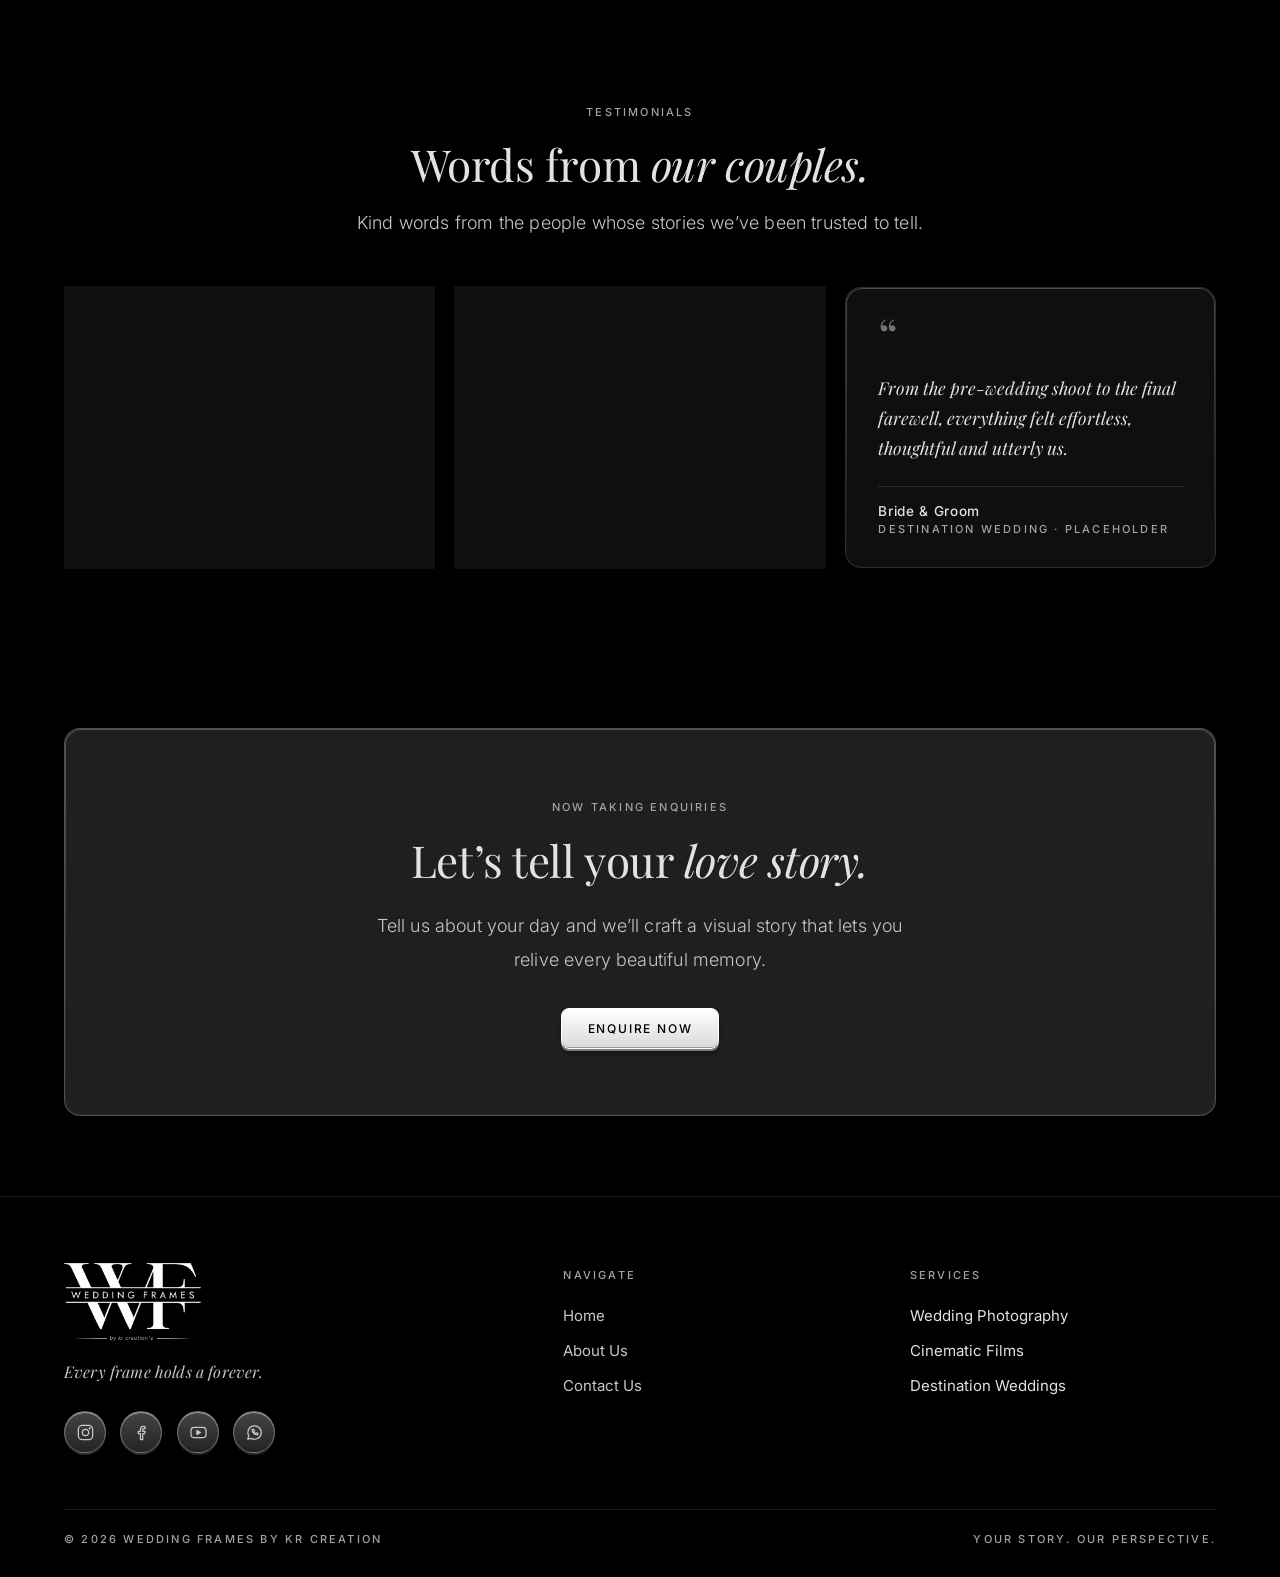
==== commit d6e39ed5: "Add portfolio, testimonials, 3D buttons, WhatsApp form, full-screen mobile menu and real photos - Ho" ====
--- a/index.html
+++ b/index.html
@@ -4,7 +4,7 @@
 <link rel="icon" href="assets/logo-white.png">
 <link rel="preconnect" href="https://fonts.googleapis.com"><link rel="preconnect" href="https://fonts.gstatic.com" crossorigin>
 <link href="https://fonts.googleapis.com/css2?family=Inter:wght@300;400;500;600&family=Playfair+Display:ital,wght@0,400;0,500;1,400&display=swap" rel="stylesheet">
-<link rel="stylesheet" href="assets/styles.css"></head><body>
+<link rel="stylesheet" href="assets/styles.css?v=1794938147"></head><body>
 <header><div class="wrap"><a class="brand" href="index.html" aria-label="Wedding Frames by KR Creation – home"><img src="assets/logo-white.png" alt="Wedding Frames by KR Creation"></a>
 <nav id="nav"><ul>
 <li><a href="index.html" aria-current="page">Home</a></li>
@@ -16,7 +16,7 @@
 <ul class="mlinks"><li><a href="index.html" aria-current="page">Home</a></li><li><a href="about.html">About Us</a></li><li><a href="contact.html">Contact Us</a></li></ul>
 <a class="btn solid" href="contact.html">Book a Date</a>
 <div class="mdetails"><p class="mtag">Every frame holds a forever.</p><p class="label">Wedding Photography · Cinematic Films · Destination Weddings</p></div>
-<div class="social msocial"><a href="#" aria-label="Instagram" title="Instagram" rel="noopener" target="_blank"><svg viewBox="0 0 24 24" fill="none" stroke="currentColor" stroke-width="1.6" stroke-linecap="round" stroke-linejoin="round" aria-hidden="true"><rect x="3" y="3" width="18" height="18" rx="5"/><circle cx="12" cy="12" r="4"/><circle cx="17.3" cy="6.7" r=".6" fill="currentColor"/></svg></a><a href="#" aria-label="Facebook" title="Facebook" rel="noopener" target="_blank"><svg viewBox="0 0 24 24" fill="none" stroke="currentColor" stroke-width="1.6" stroke-linecap="round" stroke-linejoin="round" aria-hidden="true"><path d="M13.5 21v-7.5H16l.5-3h-3V8.700c0-.9.3-1.500 1.600-1.500H16.600V4.500C16.300 4.500 15.400 4.400 14.400 4.400c-2.200 0-3.700 1.300-3.700 3.800v2.300H8v3h2.700V21z"/></svg></a><a href="#" aria-label="YouTube" title="YouTube" rel="noopener" target="_blank"><svg viewBox="0 0 24 24" fill="none" stroke="currentColor" stroke-width="1.6" stroke-linecap="round" stroke-linejoin="round" aria-hidden="true"><rect x="2.5" y="5.5" width="19" height="13" rx="4"/><path d="M10 9.5v5l4.5-2.5z" fill="currentColor"/></svg></a><a href="#" aria-label="WhatsApp" title="WhatsApp" rel="noopener" target="_blank"><svg viewBox="0 0 24 24" fill="none" stroke="currentColor" stroke-width="1.6" stroke-linecap="round" stroke-linejoin="round" aria-hidden="true"><path d="M3.5 20.5l1.2-4.2A8.5 8.5 0 1 1 8 19.5z"/><path d="M9 8.5c0 3.5 3 6.500 6.500 6.500l1-1.500-2-1-1 .8c-1-.4-1.900-1.300-2.300-2.300l.8-1-1-2z"/></svg></a></div></div></div><main>
+<div class="social msocial"><a href="https://www.instagram.com/weddingframes_by_krcreation" aria-label="Instagram" title="Instagram" rel="noopener" target="_blank"><svg viewBox="0 0 24 24" fill="none" stroke="currentColor" stroke-width="1.6" stroke-linecap="round" stroke-linejoin="round" aria-hidden="true"><rect x="3" y="3" width="18" height="18" rx="5"/><circle cx="12" cy="12" r="4"/><circle cx="17.3" cy="6.7" r=".6" fill="currentColor"/></svg></a><a href="#" aria-label="Facebook" title="Facebook" rel="noopener" target="_blank"><svg viewBox="0 0 24 24" fill="none" stroke="currentColor" stroke-width="1.6" stroke-linecap="round" stroke-linejoin="round" aria-hidden="true"><path d="M13.5 21v-7.5H16l.5-3h-3V8.700c0-.9.3-1.500 1.600-1.500H16.600V4.500C16.300 4.500 15.400 4.400 14.400 4.400c-2.200 0-3.700 1.300-3.700 3.800v2.300H8v3h2.700V21z"/></svg></a><a href="#" aria-label="YouTube" title="YouTube" rel="noopener" target="_blank"><svg viewBox="0 0 24 24" fill="none" stroke="currentColor" stroke-width="1.6" stroke-linecap="round" stroke-linejoin="round" aria-hidden="true"><rect x="2.5" y="5.5" width="19" height="13" rx="4"/><path d="M10 9.5v5l4.5-2.5z" fill="currentColor"/></svg></a><a href="#" aria-label="WhatsApp" title="WhatsApp" rel="noopener" target="_blank"><svg viewBox="0 0 24 24" fill="none" stroke="currentColor" stroke-width="1.6" stroke-linecap="round" stroke-linejoin="round" aria-hidden="true"><path d="M3.5 20.5l1.2-4.2A8.5 8.5 0 1 1 8 19.5z"/><path d="M9 8.5c0 3.5 3 6.500 6.500 6.500l1-1.500-2-1-1 .8c-1-.4-1.900-1.300-2.300-2.300l.8-1-1-2z"/></svg></a></div></div></div><main>
 <section class="hero"><img class="bgimg" src="assets/img/hero.jpg" alt="" onerror="this.remove()">
 <div class="wrap">
 <span class="label">Your love story, our frame of art</span>
@@ -25,13 +25,13 @@
 <div class="cta"><a class="btn solid" href="contact.html">Book a Date</a><a class="btn" href="#stories">View Our Work</a></div></div>
 <div class="scroll"><span></span></div></section>
 <div class="tagline"><div class="wrap"><span class="label">Wedding Photography</span><span class="label dot" aria-hidden="true">·</span><span class="label">Cinematic Films</span><span class="label dot" aria-hidden="true">·</span><span class="label">Destination Weddings</span></div></div>
-<section><div class="wrap split"><div class="media rv"><div class="slot tall"><img src="assets/img/p1.jpg" alt=""><span class="ph">Add photo · assets/img/p1.jpg</span></div></div><div class="rv prose"><span class="label">The art of storytelling</span><h2 style="margin:1rem 0 1.5rem">Moments that <em>deserve to be remembered.</em></h2><p class="lead">A wedding is over in a day, but the feeling of it should last a lifetime. We move quietly through your celebration, watching for the glance, the laugh and the held breath that make your story yours.</p><p class="lead">Our approach blends the patience of fine-art photography with the depth of cinema, so every image carries emotion and every film feels like a memory.</p><div class="stats"><div><b>Photography</b><span class="label">Timeless frames</span></div><div><b>Films</b><span class="label">Cinematic stories</span></div><div><b>Destinations</b><span class="label">Anywhere you say “I do”</span></div></div></div></div></section><section id="stories"><div class="wrap"><div class="center rv"><span class="label">Selected stories</span><h2 style="margin:1rem 0">Your love story, <em>our frame of art.</em></h2>
+<section><div class="wrap split"><div class="media rv"><div class="slot tall"><img src="assets/img/p1.jpg" alt=""><span class="ph">Add photo · assets/img/p1.jpg</span></div></div><div class="rv prose"><span class="label">The art of storytelling</span><h2 style="margin:1rem 0 1.5rem">Moments that <em>deserve to be remembered.</em></h2><p class="lead">A wedding is over in a day, but the feeling of it should last a lifetime. We move quietly through your celebration, watching for the glance, the laugh and the held breath that make your story yours.</p><p class="lead">Our approach blends the patience of fine-art photography with the depth of cinema, so every image carries emotion and every film feels like a memory.</p><div class="stats"><div><b>Photography</b><span class="label">Timeless frames</span></div><div><b>Films</b><span class="label">Cinematic stories</span></div><div><b>Destinations</b><span class="label">Anywhere you say “We do”</span></div></div></div></div></section><section id="stories"><div class="wrap"><div class="center rv"><span class="label">Selected stories</span><h2 style="margin:1rem 0">Your love story, <em>our frame of art.</em></h2>
 <p class="lead" style="max-width:60ch;margin:0 auto">Capturing timeless emotions, extraordinary celebrations and the beautiful little moments that make your story yours.</p></div>
 <div class="hs-wrap rv"><div class="hs-ctrl"><button class="btn hs-prev" aria-label="Previous">←</button><button class="btn hs-next" aria-label="Next">→</button></div><div class="hscroll" data-auto tabindex="0" aria-label="Selected stories"><a class="glass cat group rv" href="contact.html"><div class="slot "><img src="assets/img/wedding-stories.jpg" alt=""><span class="ph">Add photo · assets/img/wedding-stories.jpg</span></div><div class="info"><span class="label">Collection 01</span><h3>Wedding Stories</h3></div></a><a class="glass cat group rv" href="contact.html"><div class="slot "><img src="assets/img/pre-wedding.jpg" alt=""><span class="ph">Add photo · assets/img/pre-wedding.jpg</span></div><div class="info"><span class="label">Collection 02</span><h3>Pre-Wedding</h3></div></a><a class="glass cat group rv" href="contact.html"><div class="slot "><img src="assets/img/engagement-stories.jpg" alt=""><span class="ph">Add photo · assets/img/engagement-stories.jpg</span></div><div class="info"><span class="label">Collection 03</span><h3>Engagement Stories</h3></div></a><a class="glass cat group rv" href="contact.html"><div class="slot "><img src="assets/img/wedding-films.jpg" alt=""><span class="ph">Add photo · assets/img/wedding-films.jpg</span></div><div class="info"><span class="label">Collection 04</span><h3>Wedding Films</h3></div></a><a class="glass cat group rv" href="contact.html"><div class="slot "><img src="assets/img/couple-portraits.jpg" alt=""><span class="ph">Add photo · assets/img/couple-portraits.jpg</span></div><div class="info"><span class="label">Collection 05</span><h3>Couple Portraits</h3></div></a><a class="glass cat group rv" href="contact.html"><div class="slot "><img src="assets/img/destination-weddings.jpg" alt=""><span class="ph">Add photo · assets/img/destination-weddings.jpg</span></div><div class="info"><span class="label">Collection 06</span><h3>Destination Weddings</h3></div></a></div></div></div></div></section>
 <section><div class="wrap split rev"><div class="media rv"><div class="slot tall"><img src="assets/img/p2.jpg" alt=""><span class="ph">Add photo · assets/img/p2.jpg</span></div></div><div class="rv prose"><span class="label">Our perspective</span><h2 style="margin:1rem 0 1.5rem">Photography meets <em>cinematic storytelling.</em></h2><p class="lead">With an artistic eye and a passion for meaningful details, we compose each frame thoughtfully, from the grand ceremony to the small, unscripted gestures in between.</p><p class="lead">Whether it’s an intimate engagement, a pre-wedding story or a destination celebration, we bring the same care so you can relive your most beautiful memories.</p></div></div></section><section class="portfolio" id="portfolio"><div class="wrap center rv"><span class="label">Our portfolio</span><h2 style="margin:1rem 0">A glimpse of <em>forever.</em></h2><p class="lead" style="max-width:56ch;margin:0 auto">A moving gallery of moments we’ve had the honour of framing. Hover to pause.</p></div>
-<div class="marquee" aria-label="Portfolio gallery"><div class="mtrack"><figure class="mitem group"><div class="slot "><img src="assets/img/p1.jpg" alt=""><span class="ph">Add photo · assets/img/p1.jpg</span></div><figcaption><span class="label">Wedding Stories</span><strong>Cathedral nuptials</strong></figcaption></figure><figure class="mitem group"><div class="slot "><img src="assets/img/p2.jpg" alt=""><span class="ph">Add photo · assets/img/p2.jpg</span></div><figcaption><span class="label">Wedding Stories</span><strong>Temple ceremony</strong></figcaption></figure><figure class="mitem group"><div class="slot "><img src="assets/img/p3.jpg" alt=""><span class="ph">Add photo · assets/img/p3.jpg</span></div><figcaption><span class="label">Couple Portraits</span><strong>Hand in hand</strong></figcaption></figure><figure class="mitem group"><div class="slot "><img src="assets/img/p4.jpg" alt=""><span class="ph">Add photo · assets/img/p4.jpg</span></div><figcaption><span class="label">Destination Weddings</span><strong>The first dance</strong></figcaption></figure><figure class="mitem group"><div class="slot "><img src="assets/img/p5.jpg" alt=""><span class="ph">Add photo · assets/img/p5.jpg</span></div><figcaption><span class="label">Engagement Stories</span><strong>Quiet moments</strong></figcaption></figure><figure aria-hidden="true" class="mitem group"><div class="slot "><img src="assets/img/p1.jpg" alt=""><span class="ph">Add photo · assets/img/p1.jpg</span></div><figcaption><span class="label">Wedding Stories</span><strong>Cathedral nuptials</strong></figcaption></figure><figure aria-hidden="true" class="mitem group"><div class="slot "><img src="assets/img/p2.jpg" alt=""><span class="ph">Add photo · assets/img/p2.jpg</span></div><figcaption><span class="label">Wedding Stories</span><strong>Temple ceremony</strong></figcaption></figure><figure aria-hidden="true" class="mitem group"><div class="slot "><img src="assets/img/p3.jpg" alt=""><span class="ph">Add photo · assets/img/p3.jpg</span></div><figcaption><span class="label">Couple Portraits</span><strong>Hand in hand</strong></figcaption></figure><figure aria-hidden="true" class="mitem group"><div class="slot "><img src="assets/img/p4.jpg" alt=""><span class="ph">Add photo · assets/img/p4.jpg</span></div><figcaption><span class="label">Destination Weddings</span><strong>The first dance</strong></figcaption></figure><figure aria-hidden="true" class="mitem group"><div class="slot "><img src="assets/img/p5.jpg" alt=""><span class="ph">Add photo · assets/img/p5.jpg</span></div><figcaption><span class="label">Engagement Stories</span><strong>Quiet moments</strong></figcaption></figure></div></div></section><section class="quote"><div class="wrap rv"><span class="label">Our promise</span><blockquote>Every frame holds a forever.</blockquote><p class="lead">Your story. Our perspective. A lifetime of memories.</p></div></section>
-<section><div class="wrap"><div class="center rv"><span class="label">Testimonials</span><h2 style="margin:1rem 0">Words from <em>our couples.</em></h2><p class="lead" style="max-width:56ch;margin:0 auto">Kind words from the people whose stories we’ve been trusted to tell.</p></div><div class="tgrid"><div class="glass tcard rv"><span class="mark">“</span><blockquote>We thought we’d remember the day in a blur. Looking through our frames, we remembered how it felt.</blockquote><div class="who"><b>Bride & Groom</b><span class="label">Wedding · Placeholder</span></div></div><div class="glass tcard rv"><span class="mark">“</span><blockquote>They were invisible during our vows, yet somehow caught every tear and every laugh. The film still gives us goosebumps.</blockquote><div class="who"><b>Bride & Groom</b><span class="label">Cinematic Film · Placeholder</span></div></div><div class="glass tcard rv"><span class="mark">“</span><blockquote>From the pre-wedding shoot to the final farewell, everything felt effortless, thoughtful and utterly us.</blockquote><div class="who"><b>Bride & Groom</b><span class="label">Destination Wedding · Placeholder</span></div></div></div></div></section><section><div class="wrap"><div class="glass hi cta-card rv"><span class="label">Now taking enquiries</span><h2>Let’s tell your <em>love story.</em></h2><p class="lead">Tell us about your day and we’ll craft a visual story that lets you relive every beautiful memory.</p><a class="btn solid" href="contact.html">Enquire Now</a></div></div></section></main><footer><div class="wrap"><div class="fgrid"><div><img src="assets/logo-white.png" alt="Wedding Frames by KR Creation"><p class="lead" style="font-size:1rem;max-width:34ch;font-family:var(--serif);font-style:italic">Every frame holds a forever.</p><div class="social "><a href="#" aria-label="Instagram" title="Instagram" rel="noopener" target="_blank"><svg viewBox="0 0 24 24" fill="none" stroke="currentColor" stroke-width="1.6" stroke-linecap="round" stroke-linejoin="round" aria-hidden="true"><rect x="3" y="3" width="18" height="18" rx="5"/><circle cx="12" cy="12" r="4"/><circle cx="17.3" cy="6.7" r=".6" fill="currentColor"/></svg></a><a href="#" aria-label="Facebook" title="Facebook" rel="noopener" target="_blank"><svg viewBox="0 0 24 24" fill="none" stroke="currentColor" stroke-width="1.6" stroke-linecap="round" stroke-linejoin="round" aria-hidden="true"><path d="M13.5 21v-7.5H16l.5-3h-3V8.700c0-.9.3-1.500 1.600-1.500H16.600V4.500C16.300 4.500 15.400 4.400 14.400 4.400c-2.200 0-3.700 1.300-3.700 3.800v2.300H8v3h2.700V21z"/></svg></a><a href="#" aria-label="YouTube" title="YouTube" rel="noopener" target="_blank"><svg viewBox="0 0 24 24" fill="none" stroke="currentColor" stroke-width="1.6" stroke-linecap="round" stroke-linejoin="round" aria-hidden="true"><rect x="2.5" y="5.5" width="19" height="13" rx="4"/><path d="M10 9.5v5l4.5-2.5z" fill="currentColor"/></svg></a><a href="#" aria-label="WhatsApp" title="WhatsApp" rel="noopener" target="_blank"><svg viewBox="0 0 24 24" fill="none" stroke="currentColor" stroke-width="1.6" stroke-linecap="round" stroke-linejoin="round" aria-hidden="true"><path d="M3.5 20.5l1.2-4.2A8.5 8.5 0 1 1 8 19.5z"/><path d="M9 8.5c0 3.5 3 6.500 6.500 6.500l1-1.500-2-1-1 .8c-1-.4-1.900-1.300-2.300-2.300l.8-1-1-2z"/></svg></a></div></div>
+<div class="marquee" aria-label="Portfolio gallery"><div class="mtrack"><figure class="mitem group"><div class="slot "><img src="assets/img/p1.jpg" alt=""><span class="ph">Add photo · assets/img/p1.jpg</span></div><figcaption><span class="label">Wedding Stories</span><strong>The walk</strong></figcaption></figure><figure class="mitem group"><div class="slot "><img src="assets/img/p2.jpg" alt=""><span class="ph">Add photo · assets/img/p2.jpg</span></div><figcaption><span class="label">Wedding Stories</span><strong>Church vows</strong></figcaption></figure><figure class="mitem group"><div class="slot "><img src="assets/img/p3.jpg" alt=""><span class="ph">Add photo · assets/img/p3.jpg</span></div><figcaption><span class="label">Wedding Stories</span><strong>The entrance</strong></figcaption></figure><figure class="mitem group"><div class="slot "><img src="assets/img/p4.jpg" alt=""><span class="ph">Add photo · assets/img/p4.jpg</span></div><figcaption><span class="label">Couple Portraits</span><strong>Vintage drive</strong></figcaption></figure><figure class="mitem group"><div class="slot "><img src="assets/img/p5.jpg" alt=""><span class="ph">Add photo · assets/img/p5.jpg</span></div><figcaption><span class="label">Couple Portraits</span><strong>Endless love</strong></figcaption></figure><figure class="mitem group"><div class="slot "><img src="assets/img/p6.jpg" alt=""><span class="ph">Add photo · assets/img/p6.jpg</span></div><figcaption><span class="label">Couple Portraits</span><strong>Bridal joy</strong></figcaption></figure><figure aria-hidden="true" class="mitem group"><div class="slot "><img src="assets/img/p1.jpg" alt=""><span class="ph">Add photo · assets/img/p1.jpg</span></div><figcaption><span class="label">Wedding Stories</span><strong>The walk</strong></figcaption></figure><figure aria-hidden="true" class="mitem group"><div class="slot "><img src="assets/img/p2.jpg" alt=""><span class="ph">Add photo · assets/img/p2.jpg</span></div><figcaption><span class="label">Wedding Stories</span><strong>Church vows</strong></figcaption></figure><figure aria-hidden="true" class="mitem group"><div class="slot "><img src="assets/img/p3.jpg" alt=""><span class="ph">Add photo · assets/img/p3.jpg</span></div><figcaption><span class="label">Wedding Stories</span><strong>The entrance</strong></figcaption></figure><figure aria-hidden="true" class="mitem group"><div class="slot "><img src="assets/img/p4.jpg" alt=""><span class="ph">Add photo · assets/img/p4.jpg</span></div><figcaption><span class="label">Couple Portraits</span><strong>Vintage drive</strong></figcaption></figure><figure aria-hidden="true" class="mitem group"><div class="slot "><img src="assets/img/p5.jpg" alt=""><span class="ph">Add photo · assets/img/p5.jpg</span></div><figcaption><span class="label">Couple Portraits</span><strong>Endless love</strong></figcaption></figure><figure aria-hidden="true" class="mitem group"><div class="slot "><img src="assets/img/p6.jpg" alt=""><span class="ph">Add photo · assets/img/p6.jpg</span></div><figcaption><span class="label">Couple Portraits</span><strong>Bridal joy</strong></figcaption></figure></div></section><section class="quote"><div class="wrap rv"><span class="label">Our promise</span><blockquote>Every frame holds a forever.</blockquote><p class="lead">Your story. Our perspective. A lifetime of memories.</p></div></section>
+<section><div class="wrap"><div class="center rv"><span class="label">Testimonials</span><h2 style="margin:1rem 0">Words from <em>our couples.</em></h2><p class="lead" style="max-width:56ch;margin:0 auto">Kind words from the people whose stories we’ve been trusted to tell.</p></div><div class="tgrid"><div class="glass tcard rv"><span class="mark">“</span><blockquote>We thought we’d remember the day in a blur. Looking through our frames, we remembered how it felt.</blockquote><div class="who"><b>Bride & Groom</b><span class="label">Wedding · Placeholder</span></div></div><div class="glass tcard rv"><span class="mark">“</span><blockquote>They were invisible during our vows, yet somehow caught every tear and every laugh. The film still gives us goosebumps.</blockquote><div class="who"><b>Bride & Groom</b><span class="label">Cinematic Film · Placeholder</span></div></div><div class="glass tcard rv"><span class="mark">“</span><blockquote>From the pre-wedding shoot to the final farewell, everything felt effortless, thoughtful and utterly us.</blockquote><div class="who"><b>Bride & Groom</b><span class="label">Destination Wedding · Placeholder</span></div></div></div></div></section><section><div class="wrap"><div class="glass hi cta-card rv"><span class="label">Now taking enquiries</span><h2>Let’s tell your <em>love story.</em></h2><p class="lead">Tell us about your day and we’ll craft a visual story that lets you relive every beautiful memory.</p><a class="btn solid" href="contact.html">Enquire Now</a></div></div></section></main><footer><div class="wrap"><div class="fgrid"><div><img src="assets/logo-white.png" alt="Wedding Frames by KR Creation"><p class="lead" style="font-size:1rem;max-width:34ch;font-family:var(--serif);font-style:italic">Every frame holds a forever.</p><div class="social "><a href="https://www.instagram.com/weddingframes_by_krcreation" aria-label="Instagram" title="Instagram" rel="noopener" target="_blank"><svg viewBox="0 0 24 24" fill="none" stroke="currentColor" stroke-width="1.6" stroke-linecap="round" stroke-linejoin="round" aria-hidden="true"><rect x="3" y="3" width="18" height="18" rx="5"/><circle cx="12" cy="12" r="4"/><circle cx="17.3" cy="6.7" r=".6" fill="currentColor"/></svg></a><a href="#" aria-label="Facebook" title="Facebook" rel="noopener" target="_blank"><svg viewBox="0 0 24 24" fill="none" stroke="currentColor" stroke-width="1.6" stroke-linecap="round" stroke-linejoin="round" aria-hidden="true"><path d="M13.5 21v-7.5H16l.5-3h-3V8.700c0-.9.3-1.500 1.600-1.500H16.600V4.500C16.300 4.500 15.400 4.400 14.400 4.400c-2.200 0-3.700 1.300-3.700 3.800v2.300H8v3h2.700V21z"/></svg></a><a href="#" aria-label="YouTube" title="YouTube" rel="noopener" target="_blank"><svg viewBox="0 0 24 24" fill="none" stroke="currentColor" stroke-width="1.6" stroke-linecap="round" stroke-linejoin="round" aria-hidden="true"><rect x="2.5" y="5.5" width="19" height="13" rx="4"/><path d="M10 9.5v5l4.5-2.5z" fill="currentColor"/></svg></a><a href="#" aria-label="WhatsApp" title="WhatsApp" rel="noopener" target="_blank"><svg viewBox="0 0 24 24" fill="none" stroke="currentColor" stroke-width="1.6" stroke-linecap="round" stroke-linejoin="round" aria-hidden="true"><path d="M3.5 20.5l1.2-4.2A8.5 8.5 0 1 1 8 19.5z"/><path d="M9 8.5c0 3.5 3 6.500 6.500 6.500l1-1.500-2-1-1 .8c-1-.4-1.900-1.300-2.300-2.300l.8-1-1-2z"/></svg></a></div></div>
 <div><span class="label">Navigate</span><ul><li><a href="index.html">Home</a></li><li><a href="about.html">About Us</a></li><li><a href="contact.html">Contact Us</a></li></ul></div>
 <div><span class="label">Services</span><ul><li>Wedding Photography</li><li>Cinematic Films</li><li>Destination Weddings</li></ul></div></div>
 <div class="copy label"><span>© 2026 Wedding Frames by KR Creation</span><span>Your story. Our perspective.</span></div></div></footer>
-<a class="wa-float" href="https://wa.me/919847868919" target="_blank" rel="noopener" aria-label="Chat with us on WhatsApp" title="Chat on WhatsApp"><svg viewBox="0 0 24 24" fill="none" stroke="currentColor" stroke-width="1.6" stroke-linecap="round" stroke-linejoin="round" aria-hidden="true"><path d="M3.5 20.5l1.2-4.2A8.5 8.5 0 1 1 8 19.5z"/><path d="M9 8.5c0 3.5 3 6.500 6.500 6.500l1-1.500-2-1-1 .8c-1-.4-1.900-1.300-2.300-2.300l.8-1-1-2z"/></svg></a><script src="assets/script.js"></script></body></html>+<a class="wa-float" href="https://wa.me/917511195251" target="_blank" rel="noopener" aria-label="Chat with us on WhatsApp" title="Chat on WhatsApp"><svg viewBox="0 0 24 24" fill="none" stroke="currentColor" stroke-width="1.6" stroke-linecap="round" stroke-linejoin="round" aria-hidden="true"><path d="M3.5 20.5l1.2-4.2A8.5 8.5 0 1 1 8 19.5z"/><path d="M9 8.5c0 3.5 3 6.500 6.500 6.500l1-1.500-2-1-1 .8c-1-.4-1.900-1.300-2.300-2.300l.8-1-1-2z"/></svg></a><script src="assets/script.js?v=1794936177"></script></body></html>
--- a/assets/styles.css
+++ b/assets/styles.css
@@ -36,10 +36,8 @@
 nav a::after{content:"";position:absolute;left:0;bottom:0;height:1px;width:0;background:#fff;transition:width .3s}
 nav a:hover,nav a[aria-current]{color:#fff}
 nav a:hover::after,nav a[aria-current]::after{width:100%}
-.btn{display:inline-flex;align-items:center;justify-content:center;gap:.5rem;padding:.85rem 1.6rem;border-radius:.5rem;font:500 .75rem/1 var(--sans);letter-spacing:.15em;text-transform:uppercase;border:1px solid rgba(255,255,255,.2);background:rgba(255,255,255,.1);color:#fff;cursor:pointer;transition:all .3s;backdrop-filter:blur(12px)}
-.btn:hover{background:rgba(255,255,255,.2);border-color:rgba(255,255,255,.4);box-shadow:0 0 20px rgba(255,255,255,.18)}
+.btn{display:inline-flex;align-items:center;justify-content:center;gap:.5rem;padding:.85rem 1.6rem;border-radius:.5rem;font:500 .75rem/1 var(--sans);letter-spacing:.15em;text-transform:uppercase;border:1px solid rgba(255,255,255,.2);background:rgba(255,255,255,.1);color:#fff;cursor:pointer;backdrop-filter:blur(12px)}
 .btn.solid{background:#fff;color:#000;border-color:#fff}
-.btn.solid:hover{background:#e2e2e2}
 .menu-btn{display:none;background:none;border:1px solid var(--line2);color:#fff;width:42px;height:42px;border-radius:.5rem;cursor:pointer;font-size:1.1rem}
 @media(max-width:860px){.menu-btn{display:block}header .btn{display:none}nav{display:none}}
 /* hero */
@@ -140,7 +138,7 @@
 /* auto portfolio */
 .portfolio{padding:5rem 0;overflow:hidden;position:relative;z-index:1}
 .marquee{overflow:hidden;margin-top:3rem;-webkit-mask:linear-gradient(90deg,transparent,#000 8%,#000 92%,transparent);mask:linear-gradient(90deg,transparent,#000 8%,#000 92%,transparent)}
-.mtrack{display:flex;gap:1.25rem;width:max-content;animation:slide 60s linear infinite}
+.mtrack{display:flex;gap:1.25rem;width:max-content;animation:slide 70s linear infinite}
 .marquee.rtl .mtrack{animation-direction:reverse}
 .marquee:hover .mtrack,.marquee:focus-within .mtrack{animation-play-state:paused}
 @keyframes slide{to{transform:translateX(calc(-50% - .625rem))}}
@@ -165,7 +163,6 @@
 /* social icons */
 .social{display:flex;gap:.7rem;margin-top:1.5rem}
 .social a{width:42px;height:42px;border-radius:50%;border:1px solid var(--line2);display:flex;align-items:center;justify-content:center;color:var(--on-var);transition:all .3s;background:rgba(255,255,255,.04)}
-.social a:hover{color:#000;background:#fff;border-color:#fff;transform:translateY(-2px)}
 .social svg{width:19px;height:19px}
 /* full-screen mobile menu */
 .mnav{position:fixed;inset:0;z-index:100;background:radial-gradient(circle at top,rgba(255,255,255,.09),transparent 65%),rgba(0,0,0,.97);backdrop-filter:blur(24px);-webkit-backdrop-filter:blur(24px);display:none;overflow-y:auto;opacity:0;transition:opacity .35s}
@@ -193,11 +190,6 @@
 /* floating whatsapp */
 .wa-float{position:fixed;right:1.25rem;bottom:1.25rem;z-index:60;width:56px;height:56px;border-radius:50%;display:flex;align-items:center;justify-content:center;color:#fff;background:rgba(255,255,255,.1);border:1px solid var(--line2);backdrop-filter:blur(16px);-webkit-backdrop-filter:blur(16px);box-shadow:0 12px 28px -8px rgba(0,0,0,.8),0 0 0 1px rgba(255,255,255,.06) inset;transition:all .3s}
 .wa-float svg{width:26px;height:26px}
-.wa-float::before{content:"";position:absolute;inset:-1px;border-radius:50%;border:1px solid rgba(255,255,255,.35);animation:waPulse 2.8s ease-out infinite}
-.wa-float:hover{background:#fff;color:#000;transform:translateY(-3px) scale(1.05);box-shadow:0 0 24px rgba(255,255,255,.3)}
-@keyframes waPulse{0%{transform:scale(1);opacity:.7}100%{transform:scale(1.6);opacity:0}}
-@media(prefers-reduced-motion:reduce){.wa-float::before{animation:none}}
-
 /* custom dropdown */
 .dd{position:relative}
 .dd-btn{width:100%;display:flex;align-items:center;justify-content:space-between;gap:.75rem;text-align:left;background:rgba(255,255,255,.04);border:1px solid var(--line);border-radius:.5rem;color:#fff;font:inherit;padding:.85rem 1rem;cursor:pointer;transition:border-color .3s,background .3s}
@@ -222,3 +214,44 @@
 .hero:hover .bgimg{filter:none;opacity:.6}
 .slot img{filter:grayscale(1) contrast(1.1);transition:filter .7s cubic-bezier(.16,1,.3,1),transform .7s cubic-bezier(.16,1,.3,1)}
 .slot:hover img,.group:hover .slot img,.mitem:hover img,.cat:hover img{filter:none;transform:scale(1.04)}
+
+/* 3D keycap buttons: raised face + extruded side, lifts on hover, pushes down on click */
+.btn,.social a,.wa-float,.menu-btn,.mclose{
+  --face-a:rgba(255,255,255,.20);--face-b:rgba(255,255,255,.06);--side:#2b2b2b;--depth:2px;--lift:0px;
+  background:linear-gradient(180deg,var(--face-a),var(--face-b)),#161616;
+  border:1px solid rgba(255,255,255,.28);
+  transform:translateY(calc(var(--lift) * -1));
+  box-shadow:inset 0 1px 0 rgba(255,255,255,.45),inset 0 -1px 0 rgba(0,0,0,.3),0 var(--depth) 0 0 var(--side),0 calc(var(--depth) + 3px) 8px -3px rgba(0,0,0,.6);
+  transition:transform .14s cubic-bezier(.3,.7,.4,1),box-shadow .14s cubic-bezier(.3,.7,.4,1),filter .14s;
+  will-change:transform;margin-bottom:var(--depth)
+}
+.btn:hover,.social a:hover,.wa-float:hover,.menu-btn:hover,.mclose:hover{--lift:1px;--depth:3px;filter:brightness(1.18);background:linear-gradient(180deg,var(--face-a),var(--face-b)),#161616;color:#fff;border-color:rgba(255,255,255,.4)}
+.btn:active,.social a:active,.wa-float:active,.menu-btn:active,.mclose:active{--lift:-1px;--depth:0px;filter:brightness(.92);transition-duration:.05s;box-shadow:inset 0 2px 4px rgba(0,0,0,.5),0 var(--depth) 0 0 var(--side),0 3px 5px -1px rgba(0,0,0,.7)}
+/* solid white keys */
+.btn.solid{--face-a:#ffffff;--face-b:#d9d9d9;--side:#7d7d7d;color:#000;border-color:#fff;background:linear-gradient(180deg,var(--face-a),var(--face-b))}
+.btn.solid:hover{background:linear-gradient(180deg,var(--face-a),var(--face-b));color:#000;border-color:#fff;filter:brightness(1.03)}
+.btn.solid:active{filter:brightness(.9);box-shadow:inset 0 2px 5px rgba(0,0,0,.35),0 var(--depth) 0 0 var(--side),0 3px 5px -1px rgba(0,0,0,.7)}
+.btn:focus-visible,.social a:focus-visible,.wa-float:focus-visible{outline:2px solid #fff;outline-offset:5px}
+.wa-float{margin-bottom:0;bottom:1.5rem}
+.social a{margin-bottom:var(--depth)}
+.social{gap:.9rem;padding-bottom:.4rem}
+header .btn,.hs-ctrl .btn,.cta .btn,.menu-btn,.mclose{margin-bottom:0}
+.hs-ctrl{padding-bottom:.5rem}
+@media(prefers-reduced-motion:reduce){.btn,.social a,.wa-float{transition:none}}
+/* darker navbar Book a Date */
+header .btn{--face-a:rgba(255,255,255,.07);--face-b:rgba(255,255,255,.015);--side:#1a1a1a;background:linear-gradient(180deg,var(--face-a),var(--face-b)),#080808;border-color:rgba(255,255,255,.22)}
+header .btn:hover{background:linear-gradient(180deg,var(--face-a),var(--face-b)),#080808;filter:brightness(1.3)}
+/* darker floating WhatsApp */
+.wa-float{--face-a:rgba(255,255,255,.07);--face-b:rgba(255,255,255,.015);--side:#1a1a1a;background:linear-gradient(180deg,var(--face-a),var(--face-b)),#080808;border-color:rgba(255,255,255,.22)}
+.wa-float:hover{background:linear-gradient(180deg,var(--face-a),var(--face-b)),#080808;filter:brightness(1.3)}
+/* hero: keep the couple clear of the text */
+.hero .bgimg{object-position:55% center}
+@media(min-width:900px){
+  .hero{text-align:left;justify-content:flex-start}
+  .hero .bgimg{object-position:left center}
+  .hero::before{content:"";position:absolute;inset:0;z-index:1;background:linear-gradient(90deg,rgba(0,0,0,.85) 0%,rgba(0,0,0,.55) 40%,transparent 70%);pointer-events:none}
+  .hero .wrap{width:100%}
+  .hero h1,.hero p{margin-left:0;margin-right:0;max-width:34rem}
+  .hero h1{max-width:13ch}
+  .hero .cta{justify-content:flex-start}
+}
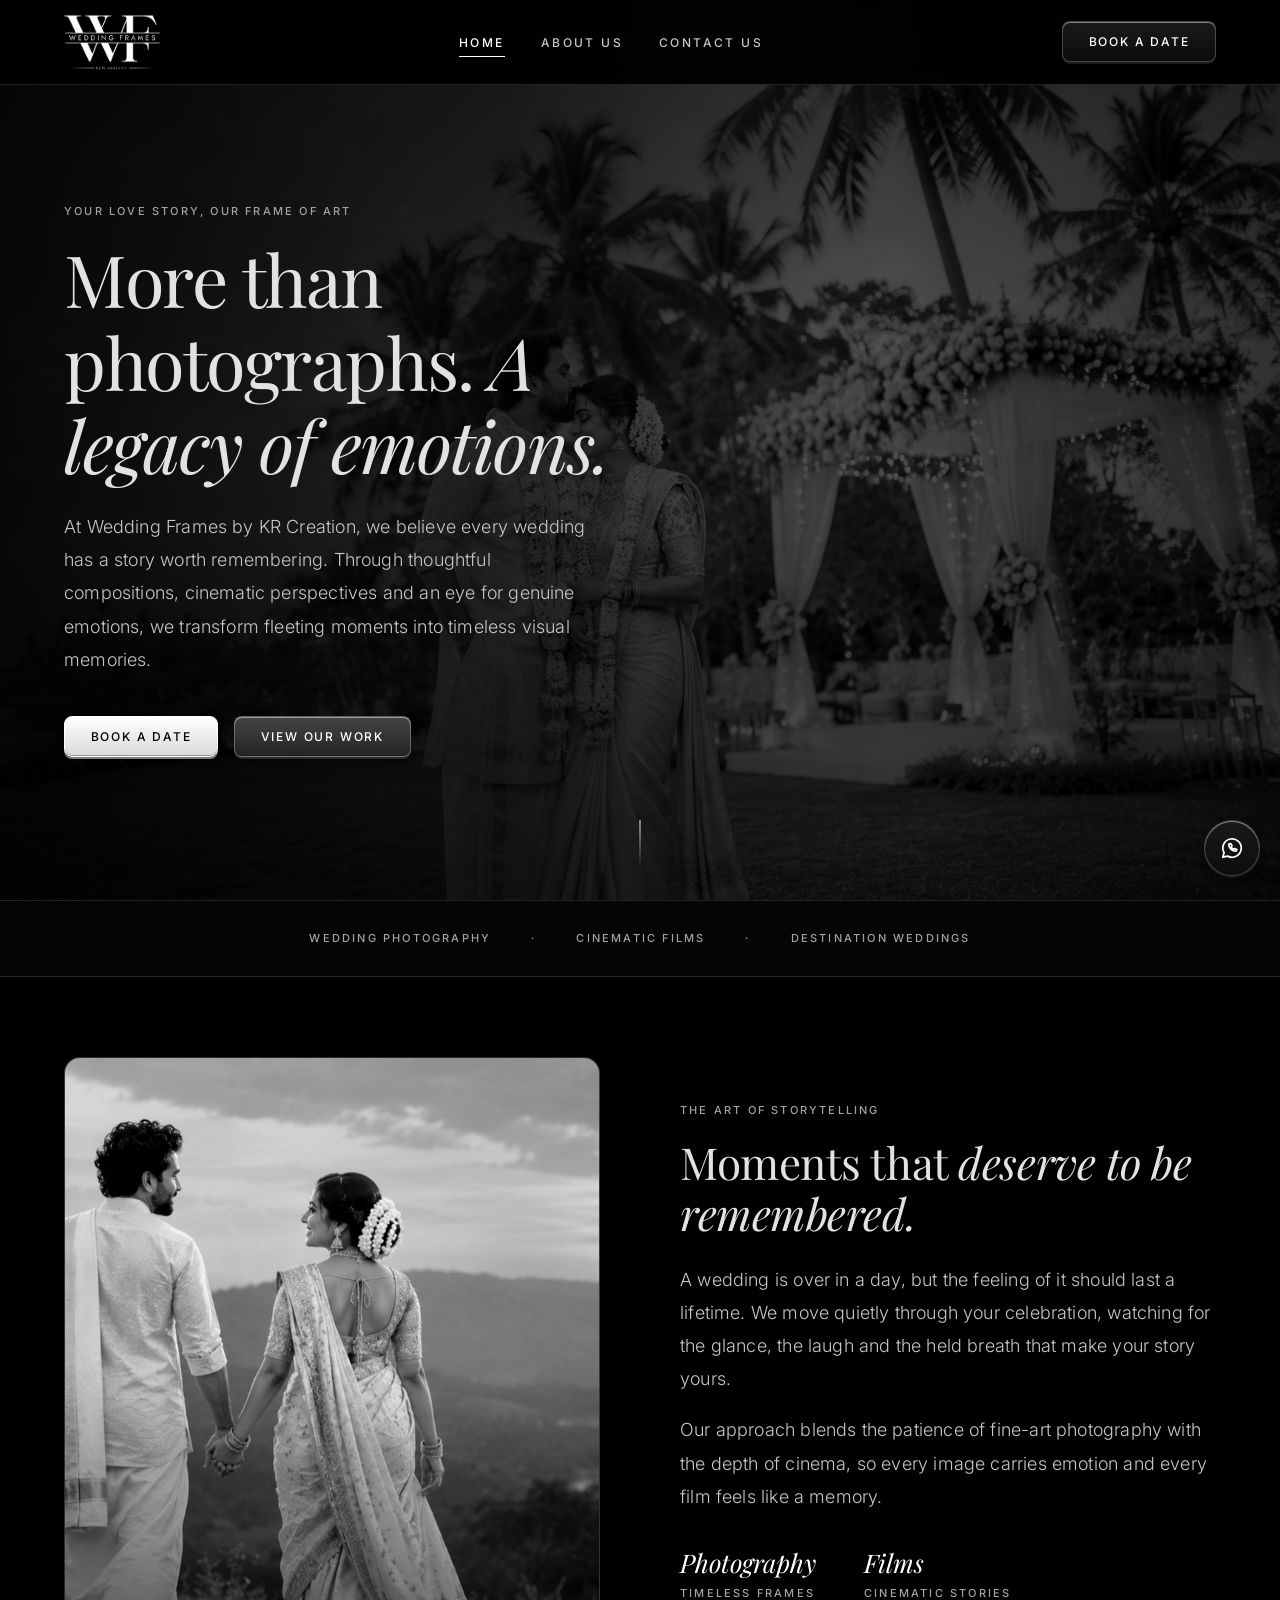
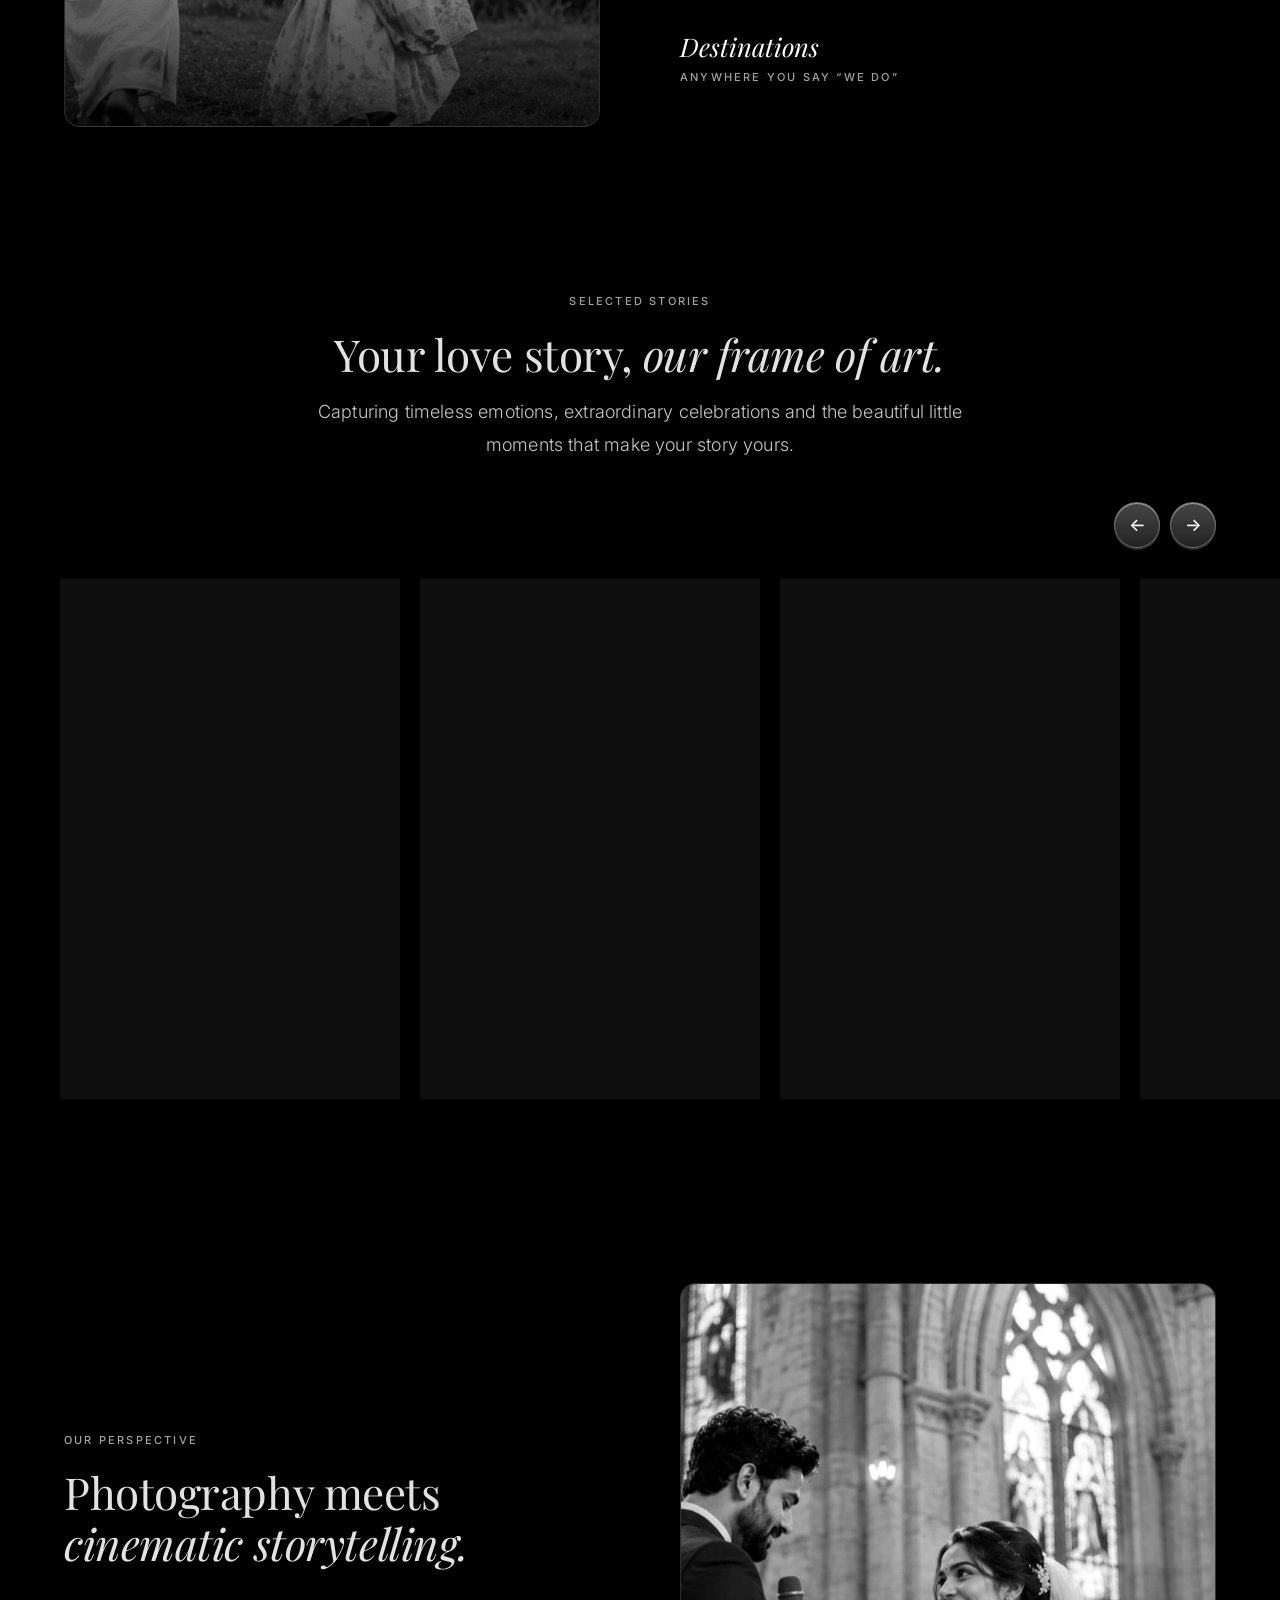
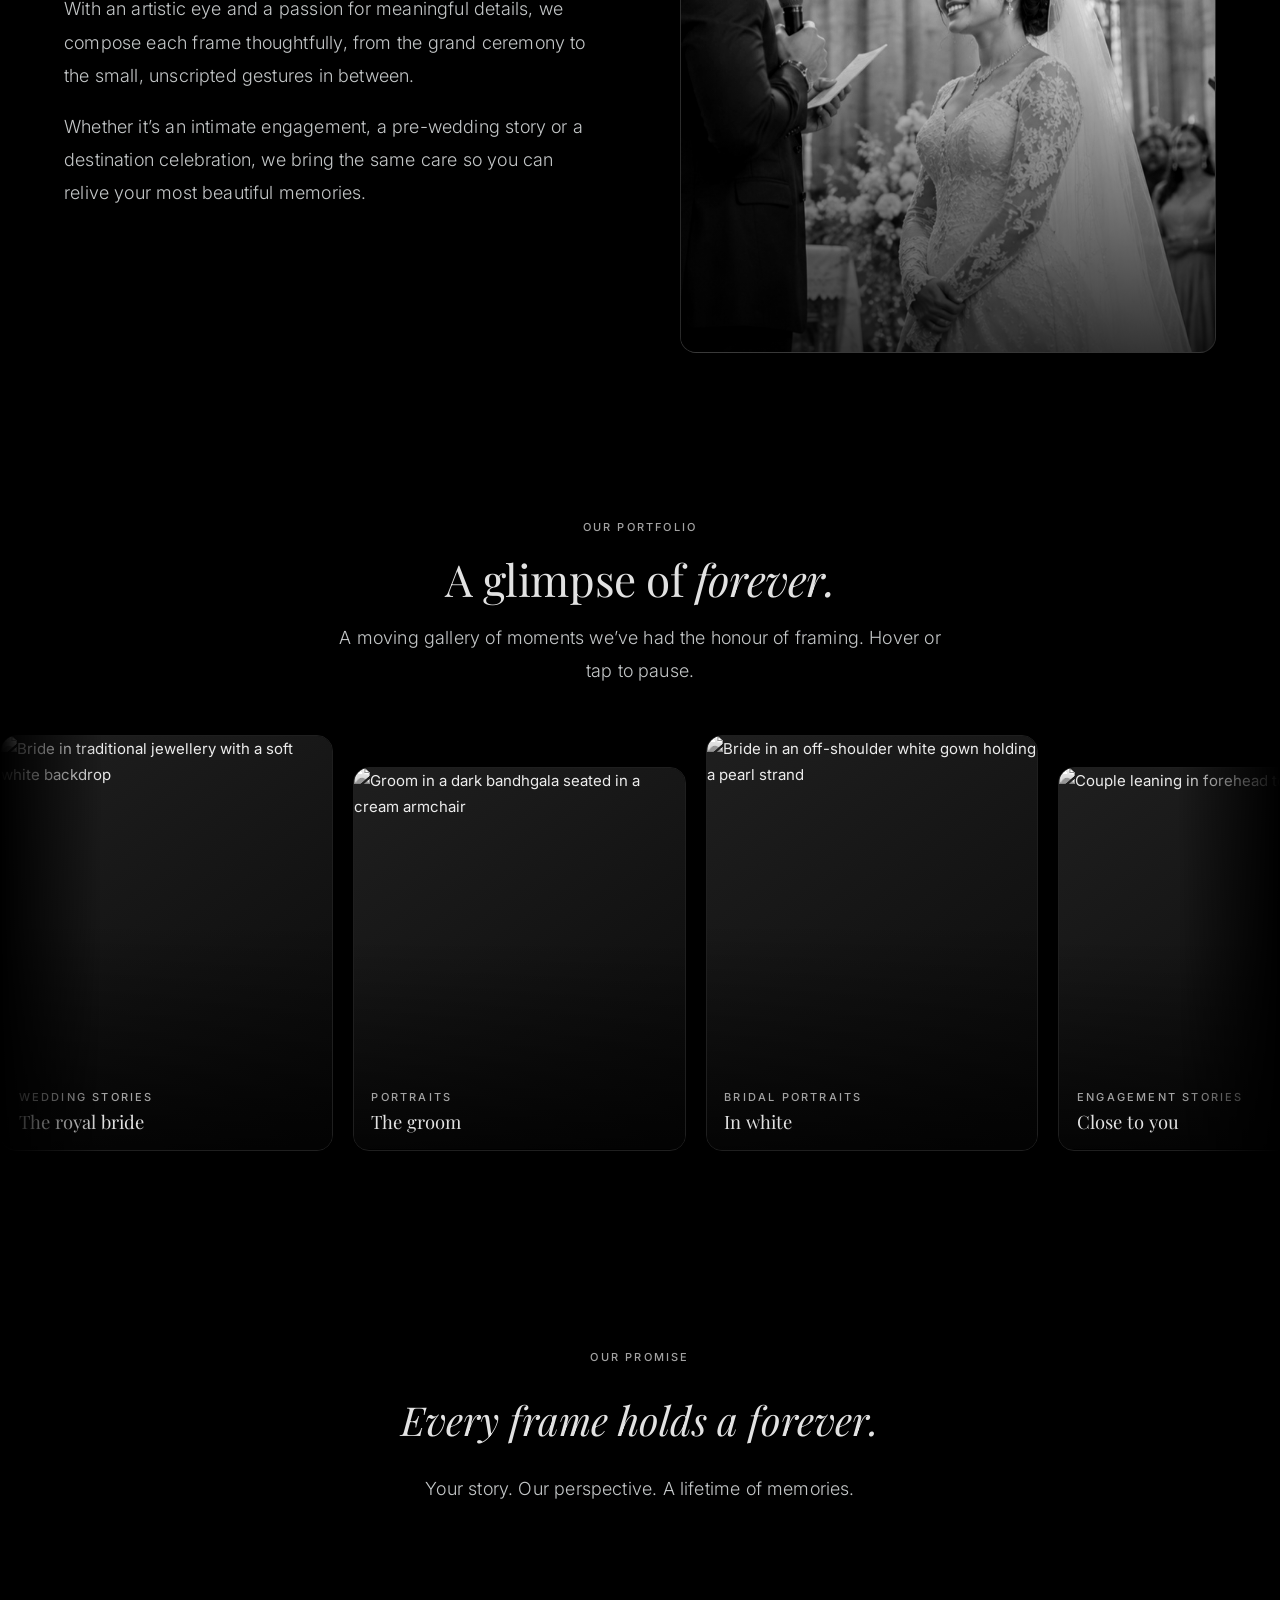
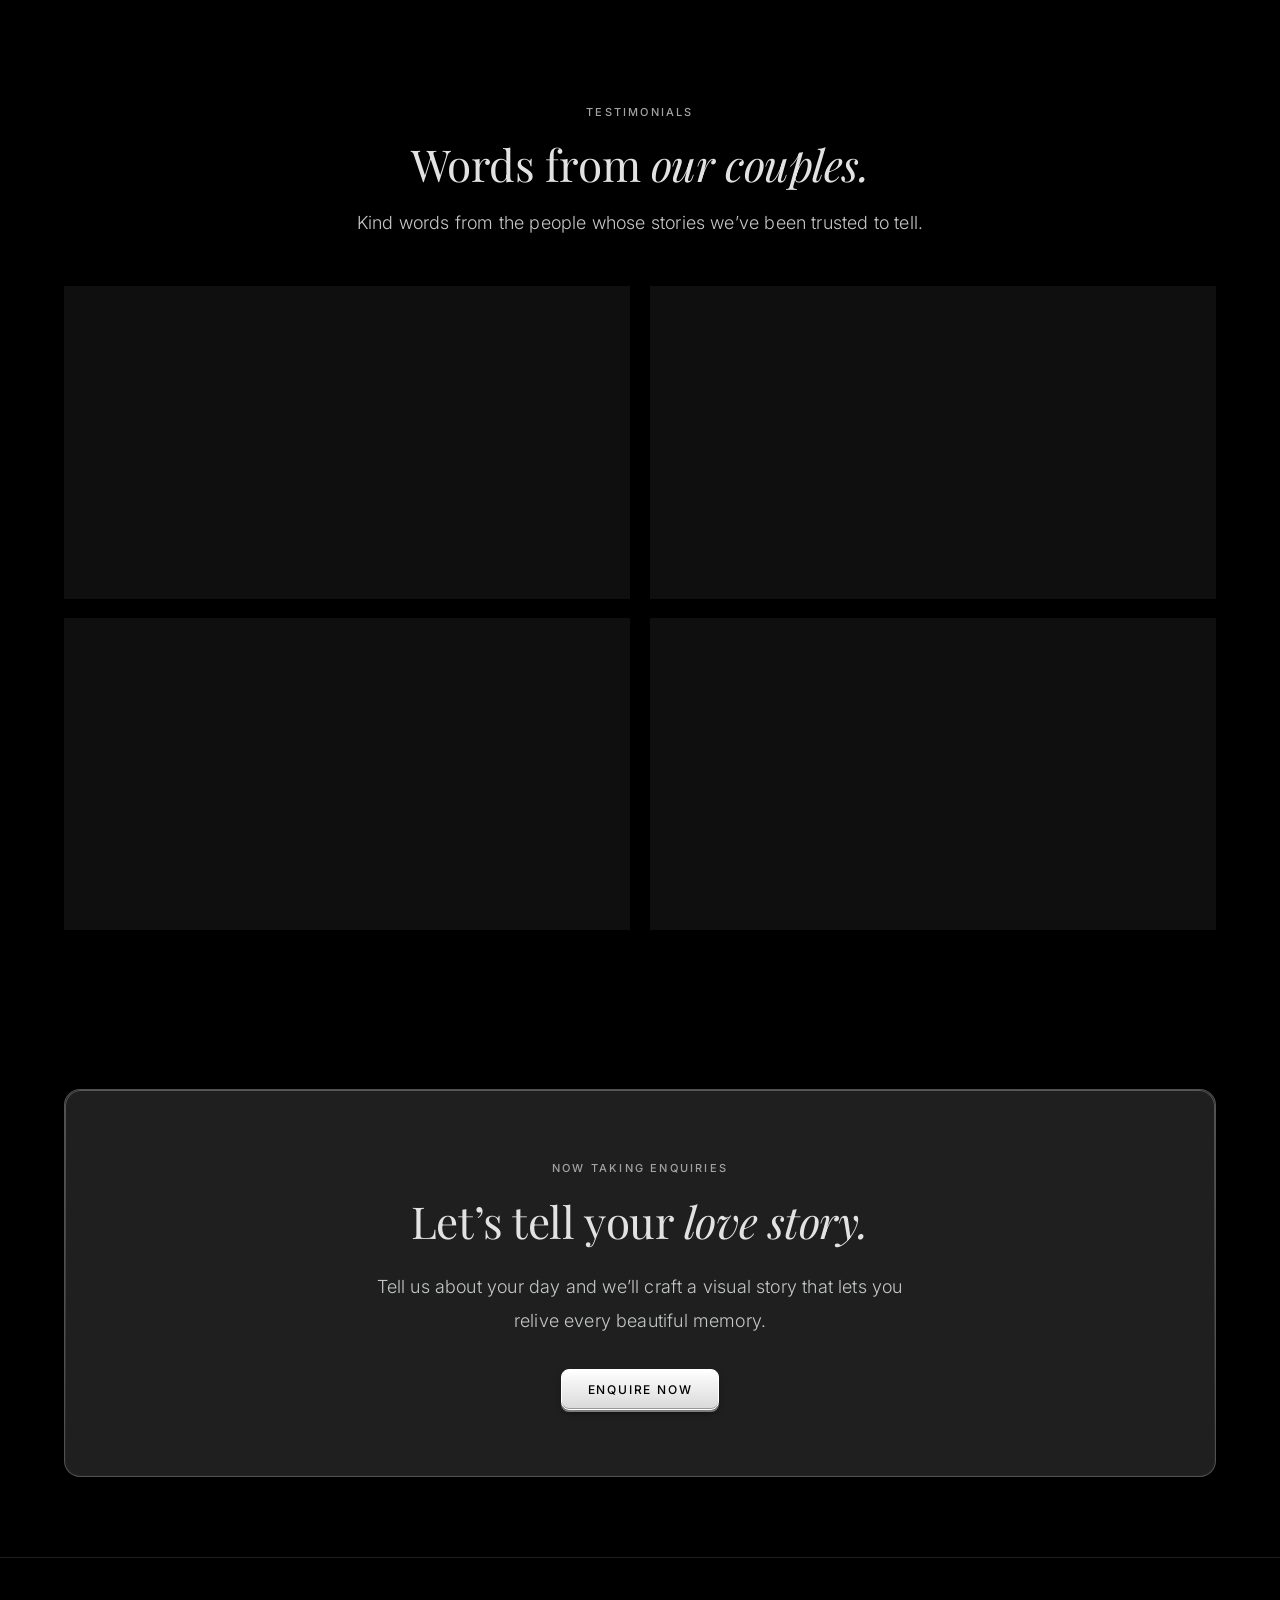
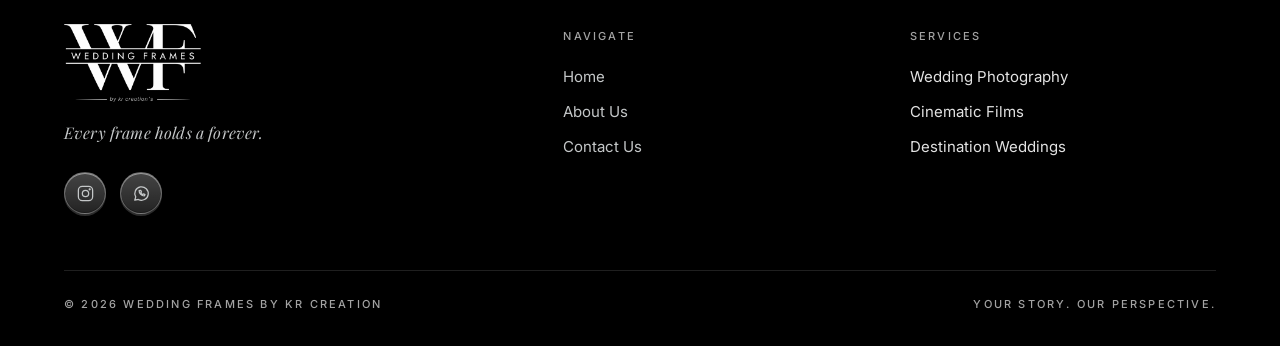
==== commit 222fa839: "Add client-approved reviews to testimonials - Replace the three placeholder cards on Home and About " ====
--- a/index.html
+++ b/index.html
@@ -1,10 +1,10 @@
 <!doctype html>
-<html lang="en"><head><meta charset="utf-8"><meta name="viewport" content="width=device-width,initial-scale=1">
+<html lang="en"><head><meta charset="utf-8"><meta name="viewport" content="width=device-width,initial-scale=1"><meta name="theme-color" content="#000000">
 <title>Wedding Frames by KR Creation</title><meta name="description" content="Wedding photography, cinematic films and destination weddings. Every frame holds a forever.">
 <link rel="icon" href="assets/logo-white.png">
 <link rel="preconnect" href="https://fonts.googleapis.com"><link rel="preconnect" href="https://fonts.gstatic.com" crossorigin>
 <link href="https://fonts.googleapis.com/css2?family=Inter:wght@300;400;500;600&family=Playfair+Display:ital,wght@0,400;0,500;1,400&display=swap" rel="stylesheet">
-<link rel="stylesheet" href="assets/styles.css?v=1794938147"></head><body>
+<link rel="stylesheet" href="assets/styles.css?v=5"></head><body>
 <header><div class="wrap"><a class="brand" href="index.html" aria-label="Wedding Frames by KR Creation – home"><img src="assets/logo-white.png" alt="Wedding Frames by KR Creation"></a>
 <nav id="nav"><ul>
 <li><a href="index.html" aria-current="page">Home</a></li>
@@ -16,8 +16,8 @@
 <ul class="mlinks"><li><a href="index.html" aria-current="page">Home</a></li><li><a href="about.html">About Us</a></li><li><a href="contact.html">Contact Us</a></li></ul>
 <a class="btn solid" href="contact.html">Book a Date</a>
 <div class="mdetails"><p class="mtag">Every frame holds a forever.</p><p class="label">Wedding Photography · Cinematic Films · Destination Weddings</p></div>
-<div class="social msocial"><a href="https://www.instagram.com/weddingframes_by_krcreation" aria-label="Instagram" title="Instagram" rel="noopener" target="_blank"><svg viewBox="0 0 24 24" fill="none" stroke="currentColor" stroke-width="1.6" stroke-linecap="round" stroke-linejoin="round" aria-hidden="true"><rect x="3" y="3" width="18" height="18" rx="5"/><circle cx="12" cy="12" r="4"/><circle cx="17.3" cy="6.7" r=".6" fill="currentColor"/></svg></a><a href="#" aria-label="Facebook" title="Facebook" rel="noopener" target="_blank"><svg viewBox="0 0 24 24" fill="none" stroke="currentColor" stroke-width="1.6" stroke-linecap="round" stroke-linejoin="round" aria-hidden="true"><path d="M13.5 21v-7.5H16l.5-3h-3V8.700c0-.9.3-1.500 1.600-1.500H16.600V4.500C16.300 4.500 15.400 4.400 14.400 4.400c-2.200 0-3.700 1.300-3.700 3.800v2.300H8v3h2.700V21z"/></svg></a><a href="#" aria-label="YouTube" title="YouTube" rel="noopener" target="_blank"><svg viewBox="0 0 24 24" fill="none" stroke="currentColor" stroke-width="1.6" stroke-linecap="round" stroke-linejoin="round" aria-hidden="true"><rect x="2.5" y="5.5" width="19" height="13" rx="4"/><path d="M10 9.5v5l4.5-2.5z" fill="currentColor"/></svg></a><a href="#" aria-label="WhatsApp" title="WhatsApp" rel="noopener" target="_blank"><svg viewBox="0 0 24 24" fill="none" stroke="currentColor" stroke-width="1.6" stroke-linecap="round" stroke-linejoin="round" aria-hidden="true"><path d="M3.5 20.5l1.2-4.2A8.5 8.5 0 1 1 8 19.5z"/><path d="M9 8.5c0 3.5 3 6.500 6.500 6.500l1-1.500-2-1-1 .8c-1-.4-1.900-1.300-2.300-2.300l.8-1-1-2z"/></svg></a></div></div></div><main>
-<section class="hero"><img class="bgimg" src="assets/img/hero.jpg" alt="" onerror="this.remove()">
+<div class="social msocial"><a href="https://www.instagram.com/weddingframes_by_krcreation" aria-label="Instagram" title="Instagram" rel="noopener" target="_blank"><svg viewBox="0 0 24 24" fill="none" stroke="currentColor" stroke-width="1.6" stroke-linecap="round" stroke-linejoin="round" aria-hidden="true"><rect x="3" y="3" width="18" height="18" rx="5"/><circle cx="12" cy="12" r="4"/><circle cx="17.3" cy="6.7" r=".6" fill="currentColor"/></svg></a><a href="https://wa.me/917511195251" aria-label="WhatsApp" title="WhatsApp" rel="noopener" target="_blank"><svg viewBox="0 0 24 24" fill="none" stroke="currentColor" stroke-width="1.6" stroke-linecap="round" stroke-linejoin="round" aria-hidden="true"><path d="M3.5 20.5l1.2-4.2A8.5 8.5 0 1 1 8 19.5z"/><path d="M9 8.5c0 3.5 3 6.500 6.500 6.500l1-1.500-2-1-1 .8c-1-.4-1.900-1.300-2.300-2.300l.8-1-1-2z"/></svg></a></div></div></div><main>
+<section class="hero"><img class="bgimg" src="assets/img/hero.jpg" alt="" fetchpriority="high" onerror="this.remove()">
 <div class="wrap">
 <span class="label">Your love story, our frame of art</span>
 <h1>More than photographs. <em>A legacy of emotions.</em></h1>
@@ -25,13 +25,13 @@
 <div class="cta"><a class="btn solid" href="contact.html">Book a Date</a><a class="btn" href="#stories">View Our Work</a></div></div>
 <div class="scroll"><span></span></div></section>
 <div class="tagline"><div class="wrap"><span class="label">Wedding Photography</span><span class="label dot" aria-hidden="true">·</span><span class="label">Cinematic Films</span><span class="label dot" aria-hidden="true">·</span><span class="label">Destination Weddings</span></div></div>
-<section><div class="wrap split"><div class="media rv"><div class="slot tall"><img src="assets/img/p1.jpg" alt=""><span class="ph">Add photo · assets/img/p1.jpg</span></div></div><div class="rv prose"><span class="label">The art of storytelling</span><h2 style="margin:1rem 0 1.5rem">Moments that <em>deserve to be remembered.</em></h2><p class="lead">A wedding is over in a day, but the feeling of it should last a lifetime. We move quietly through your celebration, watching for the glance, the laugh and the held breath that make your story yours.</p><p class="lead">Our approach blends the patience of fine-art photography with the depth of cinema, so every image carries emotion and every film feels like a memory.</p><div class="stats"><div><b>Photography</b><span class="label">Timeless frames</span></div><div><b>Films</b><span class="label">Cinematic stories</span></div><div><b>Destinations</b><span class="label">Anywhere you say “We do”</span></div></div></div></div></section><section id="stories"><div class="wrap"><div class="center rv"><span class="label">Selected stories</span><h2 style="margin:1rem 0">Your love story, <em>our frame of art.</em></h2>
+<section><div class="wrap split"><div class="media rv"><div class="slot tall"><img src="assets/img/p1.jpg" alt="" loading="lazy" decoding="async"><span class="ph">Add photo · assets/img/p1.jpg</span></div></div><div class="rv prose"><span class="label">The art of storytelling</span><h2 style="margin:1rem 0 1.5rem">Moments that <em>deserve to be remembered.</em></h2><p class="lead">A wedding is over in a day, but the feeling of it should last a lifetime. We move quietly through your celebration, watching for the glance, the laugh and the held breath that make your story yours.</p><p class="lead">Our approach blends the patience of fine-art photography with the depth of cinema, so every image carries emotion and every film feels like a memory.</p><div class="stats"><div><b>Photography</b><span class="label">Timeless frames</span></div><div><b>Films</b><span class="label">Cinematic stories</span></div><div><b>Destinations</b><span class="label">Anywhere you say “We do”</span></div></div></div></div></section><section id="stories"><div class="wrap"><div class="center rv"><span class="label">Selected stories</span><h2 style="margin:1rem 0">Your love story, <em>our frame of art.</em></h2>
 <p class="lead" style="max-width:60ch;margin:0 auto">Capturing timeless emotions, extraordinary celebrations and the beautiful little moments that make your story yours.</p></div>
-<div class="hs-wrap rv"><div class="hs-ctrl"><button class="btn hs-prev" aria-label="Previous">←</button><button class="btn hs-next" aria-label="Next">→</button></div><div class="hscroll" data-auto tabindex="0" aria-label="Selected stories"><a class="glass cat group rv" href="contact.html"><div class="slot "><img src="assets/img/wedding-stories.jpg" alt=""><span class="ph">Add photo · assets/img/wedding-stories.jpg</span></div><div class="info"><span class="label">Collection 01</span><h3>Wedding Stories</h3></div></a><a class="glass cat group rv" href="contact.html"><div class="slot "><img src="assets/img/pre-wedding.jpg" alt=""><span class="ph">Add photo · assets/img/pre-wedding.jpg</span></div><div class="info"><span class="label">Collection 02</span><h3>Pre-Wedding</h3></div></a><a class="glass cat group rv" href="contact.html"><div class="slot "><img src="assets/img/engagement-stories.jpg" alt=""><span class="ph">Add photo · assets/img/engagement-stories.jpg</span></div><div class="info"><span class="label">Collection 03</span><h3>Engagement Stories</h3></div></a><a class="glass cat group rv" href="contact.html"><div class="slot "><img src="assets/img/wedding-films.jpg" alt=""><span class="ph">Add photo · assets/img/wedding-films.jpg</span></div><div class="info"><span class="label">Collection 04</span><h3>Wedding Films</h3></div></a><a class="glass cat group rv" href="contact.html"><div class="slot "><img src="assets/img/couple-portraits.jpg" alt=""><span class="ph">Add photo · assets/img/couple-portraits.jpg</span></div><div class="info"><span class="label">Collection 05</span><h3>Couple Portraits</h3></div></a><a class="glass cat group rv" href="contact.html"><div class="slot "><img src="assets/img/destination-weddings.jpg" alt=""><span class="ph">Add photo · assets/img/destination-weddings.jpg</span></div><div class="info"><span class="label">Collection 06</span><h3>Destination Weddings</h3></div></a></div></div></div></div></section>
-<section><div class="wrap split rev"><div class="media rv"><div class="slot tall"><img src="assets/img/p2.jpg" alt=""><span class="ph">Add photo · assets/img/p2.jpg</span></div></div><div class="rv prose"><span class="label">Our perspective</span><h2 style="margin:1rem 0 1.5rem">Photography meets <em>cinematic storytelling.</em></h2><p class="lead">With an artistic eye and a passion for meaningful details, we compose each frame thoughtfully, from the grand ceremony to the small, unscripted gestures in between.</p><p class="lead">Whether it’s an intimate engagement, a pre-wedding story or a destination celebration, we bring the same care so you can relive your most beautiful memories.</p></div></div></section><section class="portfolio" id="portfolio"><div class="wrap center rv"><span class="label">Our portfolio</span><h2 style="margin:1rem 0">A glimpse of <em>forever.</em></h2><p class="lead" style="max-width:56ch;margin:0 auto">A moving gallery of moments we’ve had the honour of framing. Hover to pause.</p></div>
-<div class="marquee" aria-label="Portfolio gallery"><div class="mtrack"><figure class="mitem group"><div class="slot "><img src="assets/img/p1.jpg" alt=""><span class="ph">Add photo · assets/img/p1.jpg</span></div><figcaption><span class="label">Wedding Stories</span><strong>The walk</strong></figcaption></figure><figure class="mitem group"><div class="slot "><img src="assets/img/p2.jpg" alt=""><span class="ph">Add photo · assets/img/p2.jpg</span></div><figcaption><span class="label">Wedding Stories</span><strong>Church vows</strong></figcaption></figure><figure class="mitem group"><div class="slot "><img src="assets/img/p3.jpg" alt=""><span class="ph">Add photo · assets/img/p3.jpg</span></div><figcaption><span class="label">Wedding Stories</span><strong>The entrance</strong></figcaption></figure><figure class="mitem group"><div class="slot "><img src="assets/img/p4.jpg" alt=""><span class="ph">Add photo · assets/img/p4.jpg</span></div><figcaption><span class="label">Couple Portraits</span><strong>Vintage drive</strong></figcaption></figure><figure class="mitem group"><div class="slot "><img src="assets/img/p5.jpg" alt=""><span class="ph">Add photo · assets/img/p5.jpg</span></div><figcaption><span class="label">Couple Portraits</span><strong>Endless love</strong></figcaption></figure><figure class="mitem group"><div class="slot "><img src="assets/img/p6.jpg" alt=""><span class="ph">Add photo · assets/img/p6.jpg</span></div><figcaption><span class="label">Couple Portraits</span><strong>Bridal joy</strong></figcaption></figure><figure aria-hidden="true" class="mitem group"><div class="slot "><img src="assets/img/p1.jpg" alt=""><span class="ph">Add photo · assets/img/p1.jpg</span></div><figcaption><span class="label">Wedding Stories</span><strong>The walk</strong></figcaption></figure><figure aria-hidden="true" class="mitem group"><div class="slot "><img src="assets/img/p2.jpg" alt=""><span class="ph">Add photo · assets/img/p2.jpg</span></div><figcaption><span class="label">Wedding Stories</span><strong>Church vows</strong></figcaption></figure><figure aria-hidden="true" class="mitem group"><div class="slot "><img src="assets/img/p3.jpg" alt=""><span class="ph">Add photo · assets/img/p3.jpg</span></div><figcaption><span class="label">Wedding Stories</span><strong>The entrance</strong></figcaption></figure><figure aria-hidden="true" class="mitem group"><div class="slot "><img src="assets/img/p4.jpg" alt=""><span class="ph">Add photo · assets/img/p4.jpg</span></div><figcaption><span class="label">Couple Portraits</span><strong>Vintage drive</strong></figcaption></figure><figure aria-hidden="true" class="mitem group"><div class="slot "><img src="assets/img/p5.jpg" alt=""><span class="ph">Add photo · assets/img/p5.jpg</span></div><figcaption><span class="label">Couple Portraits</span><strong>Endless love</strong></figcaption></figure><figure aria-hidden="true" class="mitem group"><div class="slot "><img src="assets/img/p6.jpg" alt=""><span class="ph">Add photo · assets/img/p6.jpg</span></div><figcaption><span class="label">Couple Portraits</span><strong>Bridal joy</strong></figcaption></figure></div></section><section class="quote"><div class="wrap rv"><span class="label">Our promise</span><blockquote>Every frame holds a forever.</blockquote><p class="lead">Your story. Our perspective. A lifetime of memories.</p></div></section>
-<section><div class="wrap"><div class="center rv"><span class="label">Testimonials</span><h2 style="margin:1rem 0">Words from <em>our couples.</em></h2><p class="lead" style="max-width:56ch;margin:0 auto">Kind words from the people whose stories we’ve been trusted to tell.</p></div><div class="tgrid"><div class="glass tcard rv"><span class="mark">“</span><blockquote>We thought we’d remember the day in a blur. Looking through our frames, we remembered how it felt.</blockquote><div class="who"><b>Bride & Groom</b><span class="label">Wedding · Placeholder</span></div></div><div class="glass tcard rv"><span class="mark">“</span><blockquote>They were invisible during our vows, yet somehow caught every tear and every laugh. The film still gives us goosebumps.</blockquote><div class="who"><b>Bride & Groom</b><span class="label">Cinematic Film · Placeholder</span></div></div><div class="glass tcard rv"><span class="mark">“</span><blockquote>From the pre-wedding shoot to the final farewell, everything felt effortless, thoughtful and utterly us.</blockquote><div class="who"><b>Bride & Groom</b><span class="label">Destination Wedding · Placeholder</span></div></div></div></div></section><section><div class="wrap"><div class="glass hi cta-card rv"><span class="label">Now taking enquiries</span><h2>Let’s tell your <em>love story.</em></h2><p class="lead">Tell us about your day and we’ll craft a visual story that lets you relive every beautiful memory.</p><a class="btn solid" href="contact.html">Enquire Now</a></div></div></section></main><footer><div class="wrap"><div class="fgrid"><div><img src="assets/logo-white.png" alt="Wedding Frames by KR Creation"><p class="lead" style="font-size:1rem;max-width:34ch;font-family:var(--serif);font-style:italic">Every frame holds a forever.</p><div class="social "><a href="https://www.instagram.com/weddingframes_by_krcreation" aria-label="Instagram" title="Instagram" rel="noopener" target="_blank"><svg viewBox="0 0 24 24" fill="none" stroke="currentColor" stroke-width="1.6" stroke-linecap="round" stroke-linejoin="round" aria-hidden="true"><rect x="3" y="3" width="18" height="18" rx="5"/><circle cx="12" cy="12" r="4"/><circle cx="17.3" cy="6.7" r=".6" fill="currentColor"/></svg></a><a href="#" aria-label="Facebook" title="Facebook" rel="noopener" target="_blank"><svg viewBox="0 0 24 24" fill="none" stroke="currentColor" stroke-width="1.6" stroke-linecap="round" stroke-linejoin="round" aria-hidden="true"><path d="M13.5 21v-7.5H16l.5-3h-3V8.700c0-.9.3-1.500 1.600-1.500H16.600V4.500C16.300 4.500 15.400 4.400 14.400 4.400c-2.200 0-3.700 1.300-3.700 3.800v2.300H8v3h2.700V21z"/></svg></a><a href="#" aria-label="YouTube" title="YouTube" rel="noopener" target="_blank"><svg viewBox="0 0 24 24" fill="none" stroke="currentColor" stroke-width="1.6" stroke-linecap="round" stroke-linejoin="round" aria-hidden="true"><rect x="2.5" y="5.5" width="19" height="13" rx="4"/><path d="M10 9.5v5l4.5-2.5z" fill="currentColor"/></svg></a><a href="#" aria-label="WhatsApp" title="WhatsApp" rel="noopener" target="_blank"><svg viewBox="0 0 24 24" fill="none" stroke="currentColor" stroke-width="1.6" stroke-linecap="round" stroke-linejoin="round" aria-hidden="true"><path d="M3.5 20.5l1.2-4.2A8.5 8.5 0 1 1 8 19.5z"/><path d="M9 8.5c0 3.5 3 6.500 6.500 6.500l1-1.500-2-1-1 .8c-1-.4-1.900-1.300-2.300-2.300l.8-1-1-2z"/></svg></a></div></div>
+<div class="hs-wrap rv"><div class="hs-ctrl"><button class="btn hs-prev" aria-label="Previous">←</button><button class="btn hs-next" aria-label="Next">→</button></div><div class="hscroll" data-auto tabindex="0" aria-label="Selected stories"><a class="glass cat group rv" href="contact.html"><div class="slot"><img src="assets/img/wedding-stories.jpg" alt="" loading="lazy" decoding="async"><span class="ph">Add photo · assets/img/wedding-stories.jpg</span></div><div class="info"><span class="label">Collection 01</span><h3>Wedding Stories</h3></div></a><a class="glass cat group rv" href="contact.html"><div class="slot"><img src="assets/img/pre-wedding.jpg" alt="" loading="lazy" decoding="async"><span class="ph">Add photo · assets/img/pre-wedding.jpg</span></div><div class="info"><span class="label">Collection 02</span><h3>Pre-Wedding</h3></div></a><a class="glass cat group rv" href="contact.html"><div class="slot"><img src="assets/img/engagement-stories.jpg" alt="" loading="lazy" decoding="async"><span class="ph">Add photo · assets/img/engagement-stories.jpg</span></div><div class="info"><span class="label">Collection 03</span><h3>Engagement Stories</h3></div></a><a class="glass cat group rv" href="contact.html"><div class="slot"><img src="assets/img/wedding-films.jpg" alt="" loading="lazy" decoding="async"><span class="ph">Add photo · assets/img/wedding-films.jpg</span></div><div class="info"><span class="label">Collection 04</span><h3>Wedding Films</h3></div></a><a class="glass cat group rv" href="contact.html"><div class="slot"><img src="assets/img/couple-portraits.jpg" alt="" loading="lazy" decoding="async"><span class="ph">Add photo · assets/img/couple-portraits.jpg</span></div><div class="info"><span class="label">Collection 05</span><h3>Couple Portraits</h3></div></a><a class="glass cat group rv" href="contact.html"><div class="slot"><img src="assets/img/destination-weddings.jpg" alt="" loading="lazy" decoding="async"><span class="ph">Add photo · assets/img/destination-weddings.jpg</span></div><div class="info"><span class="label">Collection 06</span><h3>Destination Weddings</h3></div></a></div></div></div></section>
+<section><div class="wrap split rev"><div class="media rv"><div class="slot tall"><img src="assets/img/p2.jpg" alt="" loading="lazy" decoding="async"><span class="ph">Add photo · assets/img/p2.jpg</span></div></div><div class="rv prose"><span class="label">Our perspective</span><h2 style="margin:1rem 0 1.5rem">Photography meets <em>cinematic storytelling.</em></h2><p class="lead">With an artistic eye and a passion for meaningful details, we compose each frame thoughtfully, from the grand ceremony to the small, unscripted gestures in between.</p><p class="lead">Whether it’s an intimate engagement, a pre-wedding story or a destination celebration, we bring the same care so you can relive your most beautiful memories.</p></div></div></section><section class="portfolio" id="portfolio"><div class="wrap center rv"><span class="label">Our portfolio</span><h2 style="margin:1rem 0">A glimpse of <em>forever.</em></h2><p class="lead" style="max-width:56ch;margin:0 auto">A moving gallery of moments we’ve had the honour of framing. Hover or tap to pause.</p></div>
+<div class="marquee" aria-label="Portfolio gallery"><div class="mtrack"><figure class="mitem group"><div class="slot"><img src="assets/img/m1.jpg" alt="Bride in traditional jewellery with a soft white backdrop" decoding="async"><span class="ph">Add photo · assets/img/m1.jpg</span></div><figcaption><span class="label">Wedding Stories</span><strong>The royal bride</strong></figcaption></figure><figure class="mitem group"><div class="slot"><img src="assets/img/m2.jpg" alt="Groom in a dark bandhgala seated in a cream armchair" decoding="async"><span class="ph">Add photo · assets/img/m2.jpg</span></div><figcaption><span class="label">Portraits</span><strong>The groom</strong></figcaption></figure><figure class="mitem group"><div class="slot"><img src="assets/img/m3.jpg" alt="Bride in an off-shoulder white gown holding a pearl strand" decoding="async"><span class="ph">Add photo · assets/img/m3.jpg</span></div><figcaption><span class="label">Bridal Portraits</span><strong>In white</strong></figcaption></figure><figure class="mitem group"><div class="slot"><img src="assets/img/m4.jpg" alt="Couple leaning in forehead to forehead" decoding="async"><span class="ph">Add photo · assets/img/m4.jpg</span></div><figcaption><span class="label">Engagement Stories</span><strong>Close to you</strong></figcaption></figure><figure class="mitem group"><div class="slot"><img src="assets/img/m5.jpg" alt="Couple posing together on the beach" decoding="async"><span class="ph">Add photo · assets/img/m5.jpg</span></div><figcaption><span class="label">Pre-Wedding</span><strong>By the sea</strong></figcaption></figure><figure class="mitem group"><div class="slot"><img src="assets/img/m6.jpg" alt="Bride in a red lehenga beside a brass lamp" decoding="async"><span class="ph">Add photo · assets/img/m6.jpg</span></div><figcaption><span class="label">Wedding Stories</span><strong>Bridal grace</strong></figcaption></figure><figure class="mitem group"><div class="slot"><img src="assets/img/m7.jpg" alt="Couple holding hands against a white wall" decoding="async"><span class="ph">Add photo · assets/img/m7.jpg</span></div><figcaption><span class="label">Pre-Wedding</span><strong>Hand in hand</strong></figcaption></figure><figure class="mitem group"><div class="slot"><img src="assets/img/m8.jpg" alt="Black and white portrait of a couple under the trees" decoding="async"><span class="ph">Add photo · assets/img/m8.jpg</span></div><figcaption><span class="label">Couple Portraits</span><strong>Quiet moments</strong></figcaption></figure><figure class="mitem group"><div class="slot"><img src="assets/img/m9.jpg" alt="Bride-to-be with her friends on the beach" decoding="async"><span class="ph">Add photo · assets/img/m9.jpg</span></div><figcaption><span class="label">Bride to Be</span><strong>The bride squad</strong></figcaption></figure><figure aria-hidden="true" class="mitem group"><div class="slot"><img src="assets/img/m1.jpg" alt="" decoding="async"><span class="ph">Add photo · assets/img/m1.jpg</span></div><figcaption><span class="label">Wedding Stories</span><strong>The royal bride</strong></figcaption></figure><figure aria-hidden="true" class="mitem group"><div class="slot"><img src="assets/img/m2.jpg" alt="" decoding="async"><span class="ph">Add photo · assets/img/m2.jpg</span></div><figcaption><span class="label">Portraits</span><strong>The groom</strong></figcaption></figure><figure aria-hidden="true" class="mitem group"><div class="slot"><img src="assets/img/m3.jpg" alt="" decoding="async"><span class="ph">Add photo · assets/img/m3.jpg</span></div><figcaption><span class="label">Bridal Portraits</span><strong>In white</strong></figcaption></figure><figure aria-hidden="true" class="mitem group"><div class="slot"><img src="assets/img/m4.jpg" alt="" decoding="async"><span class="ph">Add photo · assets/img/m4.jpg</span></div><figcaption><span class="label">Engagement Stories</span><strong>Close to you</strong></figcaption></figure><figure aria-hidden="true" class="mitem group"><div class="slot"><img src="assets/img/m5.jpg" alt="" decoding="async"><span class="ph">Add photo · assets/img/m5.jpg</span></div><figcaption><span class="label">Pre-Wedding</span><strong>By the sea</strong></figcaption></figure><figure aria-hidden="true" class="mitem group"><div class="slot"><img src="assets/img/m6.jpg" alt="" decoding="async"><span class="ph">Add photo · assets/img/m6.jpg</span></div><figcaption><span class="label">Wedding Stories</span><strong>Bridal grace</strong></figcaption></figure><figure aria-hidden="true" class="mitem group"><div class="slot"><img src="assets/img/m7.jpg" alt="" decoding="async"><span class="ph">Add photo · assets/img/m7.jpg</span></div><figcaption><span class="label">Pre-Wedding</span><strong>Hand in hand</strong></figcaption></figure><figure aria-hidden="true" class="mitem group"><div class="slot"><img src="assets/img/m8.jpg" alt="" decoding="async"><span class="ph">Add photo · assets/img/m8.jpg</span></div><figcaption><span class="label">Couple Portraits</span><strong>Quiet moments</strong></figcaption></figure><figure aria-hidden="true" class="mitem group"><div class="slot"><img src="assets/img/m9.jpg" alt="" decoding="async"><span class="ph">Add photo · assets/img/m9.jpg</span></div><figcaption><span class="label">Bride to Be</span><strong>The bride squad</strong></figcaption></figure></div></div></section><section class="quote"><div class="wrap rv"><span class="label">Our promise</span><blockquote>Every frame holds a forever.</blockquote><p class="lead">Your story. Our perspective. A lifetime of memories.</p></div></section>
+<section><div class="wrap"><div class="center rv"><span class="label">Testimonials</span><h2 style="margin:1rem 0">Words from <em>our couples.</em></h2><p class="lead" style="max-width:56ch;margin:0 auto">Kind words from the people whose stories we’ve been trusted to tell.</p></div><div class="tgrid"><div class="glass tcard rv"><span class="mark">“</span><blockquote>We were nervous about being in front of the camera, but within ten minutes we forgot they were there. When we saw the photos, every glance and every laugh from the muhurtham was there. Our parents still go through the album every week.</blockquote><div class="who"><b>Raj &amp; Divya</b><span class="label">Wedding</span></div></div><div class="glass tcard rv"><span class="mark">“</span><blockquote>From the church ceremony to the reception, they caught moments we didn’t even know happened. The film had both our families in tears, in the best way. Calm, kind and incredibly talented.</blockquote><div class="who"><b>George &amp; Neena</b><span class="label">Church Wedding · Film</span></div></div><div class="glass tcard rv"><span class="mark">“</span><blockquote>They understood our traditions and our families so well, and every frame feels like us. The nikah photos are the most beautiful pictures we’ve ever had taken. Thank you for being part of our day.</blockquote><div class="who"><b>Ashif &amp; Husna</b><span class="label">Nikah</span></div></div><div class="glass tcard rv"><span class="mark">“</span><blockquote>Our pre-wedding shoot felt like a day out with friends, not a photoshoot. The wedding photos are timeless, with soft light and real emotion. We’d recommend Wedding Frames to every couple we know.</blockquote><div class="who"><b>Nivedya &amp; Krishna</b><span class="label">Pre-Wedding · Wedding</span></div></div></div></div></section><section><div class="wrap"><div class="glass hi cta-card rv"><span class="label">Now taking enquiries</span><h2>Let’s tell your <em>love story.</em></h2><p class="lead">Tell us about your day and we’ll craft a visual story that lets you relive every beautiful memory.</p><a class="btn solid" href="contact.html">Enquire Now</a></div></div></section></main><footer><div class="wrap"><div class="fgrid"><div><img src="assets/logo-white.png" alt="Wedding Frames by KR Creation"><p class="lead" style="font-size:1rem;max-width:34ch;font-family:var(--serif);font-style:italic">Every frame holds a forever.</p><div class="social "><a href="https://www.instagram.com/weddingframes_by_krcreation" aria-label="Instagram" title="Instagram" rel="noopener" target="_blank"><svg viewBox="0 0 24 24" fill="none" stroke="currentColor" stroke-width="1.6" stroke-linecap="round" stroke-linejoin="round" aria-hidden="true"><rect x="3" y="3" width="18" height="18" rx="5"/><circle cx="12" cy="12" r="4"/><circle cx="17.3" cy="6.7" r=".6" fill="currentColor"/></svg></a><a href="https://wa.me/917511195251" aria-label="WhatsApp" title="WhatsApp" rel="noopener" target="_blank"><svg viewBox="0 0 24 24" fill="none" stroke="currentColor" stroke-width="1.6" stroke-linecap="round" stroke-linejoin="round" aria-hidden="true"><path d="M3.5 20.5l1.2-4.2A8.5 8.5 0 1 1 8 19.5z"/><path d="M9 8.5c0 3.5 3 6.500 6.500 6.500l1-1.500-2-1-1 .8c-1-.4-1.900-1.300-2.300-2.300l.8-1-1-2z"/></svg></a></div></div>
 <div><span class="label">Navigate</span><ul><li><a href="index.html">Home</a></li><li><a href="about.html">About Us</a></li><li><a href="contact.html">Contact Us</a></li></ul></div>
 <div><span class="label">Services</span><ul><li>Wedding Photography</li><li>Cinematic Films</li><li>Destination Weddings</li></ul></div></div>
 <div class="copy label"><span>© 2026 Wedding Frames by KR Creation</span><span>Your story. Our perspective.</span></div></div></footer>
-<a class="wa-float" href="https://wa.me/917511195251" target="_blank" rel="noopener" aria-label="Chat with us on WhatsApp" title="Chat on WhatsApp"><svg viewBox="0 0 24 24" fill="none" stroke="currentColor" stroke-width="1.6" stroke-linecap="round" stroke-linejoin="round" aria-hidden="true"><path d="M3.5 20.5l1.2-4.2A8.5 8.5 0 1 1 8 19.5z"/><path d="M9 8.5c0 3.5 3 6.500 6.500 6.500l1-1.500-2-1-1 .8c-1-.4-1.900-1.300-2.300-2.300l.8-1-1-2z"/></svg></a><script src="assets/script.js?v=1794936177"></script></body></html>+<a class="wa-float" href="https://wa.me/917511195251" target="_blank" rel="noopener" aria-label="Chat with us on WhatsApp" title="Chat on WhatsApp"><svg viewBox="0 0 24 24" fill="none" stroke="currentColor" stroke-width="1.6" stroke-linecap="round" stroke-linejoin="round" aria-hidden="true"><path d="M3.5 20.5l1.2-4.2A8.5 8.5 0 1 1 8 19.5z"/><path d="M9 8.5c0 3.5 3 6.500 6.500 6.500l1-1.500-2-1-1 .8c-1-.4-1.900-1.300-2.300-2.300l.8-1-1-2z"/></svg></a><script src="assets/script.js?v=4"></script></body></html>
--- a/assets/styles.css
+++ b/assets/styles.css
@@ -7,7 +7,7 @@
 }
 @media(min-width:1024px){:root{--m:4rem}}
 *{box-sizing:border-box;margin:0;padding:0}
-html{scroll-behavior:smooth}
+html{scroll-behavior:smooth;scroll-padding-top:96px}
 body{background:var(--bg);color:var(--on);font:400 .9375rem/1.7 var(--sans);-webkit-font-smoothing:antialiased;overflow-x:hidden;min-height:100vh}
 body::before{content:"";position:fixed;inset:0;pointer-events:none;background:radial-gradient(circle at top,rgba(255,255,255,.06),transparent 70%);z-index:0}
 img{max-width:100%;display:block}
@@ -41,7 +41,7 @@
 .menu-btn{display:none;background:none;border:1px solid var(--line2);color:#fff;width:42px;height:42px;border-radius:.5rem;cursor:pointer;font-size:1.1rem}
 @media(max-width:860px){.menu-btn{display:block}header .btn{display:none}nav{display:none}}
 /* hero */
-.hero{min-height:100vh;display:flex;align-items:center;justify-content:center;text-align:center;padding:9rem 0 5rem;position:relative;overflow:hidden}
+.hero{min-height:100vh;min-height:100svh;display:flex;align-items:center;justify-content:center;text-align:center;padding:9rem 0 5rem;position:relative;overflow:hidden}
 .hero::after{content:"";position:absolute;inset:0;background:radial-gradient(ellipse at center,transparent 0,rgba(0,0,0,.65) 100%);pointer-events:none}
 .hero .bgimg{position:absolute;inset:0;width:100%;height:100%;object-fit:cover;filter:grayscale(1) contrast(1.1);opacity:.45}
 .hero .wrap{z-index:2}
@@ -57,23 +57,23 @@
 /* grids */
 .split{display:grid;gap:3rem;align-items:center}
 @media(min-width:900px){.split{grid-template-columns:1fr 1fr;gap:5rem}}
-.cats{display:grid;gap:1.25rem;margin-top:3.5rem;grid-template-columns:repeat(auto-fit,minmax(280px,1fr))}
+.cats{display:grid;gap:1.25rem;margin-top:3.5rem;grid-template-columns:repeat(auto-fit,minmax(min(280px,100%),1fr))}
 .cat{padding:0;overflow:hidden;transition:transform .5s cubic-bezier(.16,1,.3,1)}
 .cat:hover{transform:translateY(-6px)}
 .slot{position:relative;aspect-ratio:4/5;background:linear-gradient(145deg,#1f1f1f,#0a0a0a);display:flex;align-items:flex-end;overflow:hidden}
 .slot.wide{aspect-ratio:16/10}
 .slot img{position:absolute;inset:0;width:100%;height:100%;object-fit:cover;filter:grayscale(1) contrast(1.1);transition:filter .7s,transform .7s}
-.group:hover .slot img,.slot:hover img{filter:none;transform:scale(1.04)}
 .slot::after{content:"";position:absolute;inset:0;background:linear-gradient(to top,rgba(0,0,0,.75),transparent 55%)}
 .slot .ph{position:absolute;top:1rem;right:1rem;z-index:1;font:500 .6rem/1 var(--sans);letter-spacing:.15em;text-transform:uppercase;color:var(--dim)}
-.slot img:not([hidden])~.ph{display:none}
+.slot .ph{display:none}
+.slot.missing .ph{display:block}
 .cat .info{padding:1.5rem}
 .cat .info .label{display:block;margin-bottom:.6rem}
 .cat h3{font-size:1.4rem}
 .quote{text-align:center;padding:7rem 0}
 .quote blockquote{font:italic 400 clamp(1.5rem,3.5vw,2.5rem)/1.4 var(--serif);max-width:26ch;margin:1.5rem auto}
 .services{display:flex;flex-wrap:wrap;justify-content:center;gap:1rem 2rem;margin-top:2rem}
-.pillars{display:grid;gap:1.25rem;grid-template-columns:repeat(auto-fit,minmax(240px,1fr));margin-top:3rem}
+.pillars{display:grid;gap:1.25rem;grid-template-columns:repeat(auto-fit,minmax(min(240px,100%),1fr));margin-top:3rem}
 .pillar{padding:2rem}
 .pillar .n{font:italic 400 2rem var(--serif);color:var(--mid);display:block;margin-bottom:1rem}
 .pillar p{color:var(--on-var);font-size:.9rem;margin-top:.6rem}
@@ -86,7 +86,10 @@
 form{padding:2rem;display:grid;gap:1.4rem}
 @media(min-width:600px){form{padding:2.5rem}.two{display:grid;grid-template-columns:1fr 1fr;gap:1.4rem}}
 .f label{display:block;margin-bottom:.5rem}
-.f input,.f select,.f textarea{width:100%;background:rgba(255,255,255,.04);border:1px solid var(--line);border-radius:.5rem;color:#fff;font:inherit;padding:.85rem 1rem;transition:border-color .3s,background .3s;color-scheme:dark}
+.f input,.f select,.f textarea{width:100%;background:rgba(255,255,255,.04);border:1px solid var(--line);border-radius:.5rem;color:#fff;font:inherit;font-size:1rem;padding:.85rem 1rem;transition:border-color .3s,background .3s;color-scheme:dark}
+/* iOS Safari: empty date inputs collapse and centre their text; keep them the same height as other fields */
+.f input[type=date]{-webkit-appearance:none;appearance:none;min-height:3.25rem;text-align:left}
+.f input[type=date]::-webkit-date-and-time-value{text-align:left}
 .f input:focus,.f select:focus,.f textarea:focus{outline:none;border-color:rgba(255,255,255,.45);background:rgba(255,255,255,.08)}
 .f textarea{min-height:140px;resize:vertical}
 .f select option{background:#131313}
@@ -102,7 +105,9 @@
 footer img{height:80px;margin-bottom:1rem}
 footer ul{list-style:none;display:grid;gap:.6rem;margin-top:1rem}
 footer li a{color:var(--on-var);transition:color .2s}footer li a:hover{color:#fff}
-.copy{margin-top:3rem;padding-top:1.5rem;border-top:1px solid var(--line);display:flex;justify-content:space-between;flex-wrap:wrap;gap:1rem}
+.copy{margin-top:3rem;padding-top:1.5rem;border-top:1px solid var(--line);display:flex;justify-content:space-between;flex-wrap:wrap;gap:1rem;line-height:1.7}
+/* keep the floating WhatsApp button from covering the last footer line on phones */
+@media(max-width:700px){footer{padding-bottom:6rem}}
 /* page head */
 .pagehead{padding:11rem 0 4rem;text-align:center}
 .pagehead h1{margin:1rem auto 1.5rem;max-width:18ch}
@@ -138,9 +143,10 @@
 /* auto portfolio */
 .portfolio{padding:5rem 0;overflow:hidden;position:relative;z-index:1}
 .marquee{overflow:hidden;margin-top:3rem;-webkit-mask:linear-gradient(90deg,transparent,#000 8%,#000 92%,transparent);mask:linear-gradient(90deg,transparent,#000 8%,#000 92%,transparent)}
-.mtrack{display:flex;gap:1.25rem;width:max-content;animation:slide 70s linear infinite}
+.mtrack{display:flex;gap:1.25rem;width:max-content;animation:slide 105s linear infinite} /* 9 photos per loop: same speed as before */
 .marquee.rtl .mtrack{animation-direction:reverse}
-.marquee:hover .mtrack,.marquee:focus-within .mtrack{animation-play-state:paused}
+.marquee:hover .mtrack,.marquee:focus-within .mtrack,.marquee.paused .mtrack{animation-play-state:paused}
+.marquee{cursor:pointer;-webkit-tap-highlight-color:transparent}
 @keyframes slide{to{transform:translateX(calc(-50% - .625rem))}}
 .mitem{flex:0 0 auto;width:clamp(240px,26vw,380px);position:relative;border-radius:1rem;overflow:hidden;border:1px solid var(--line)}
 .mitem .slot{aspect-ratio:4/5;border-radius:0}
@@ -148,10 +154,11 @@
 .mitem figcaption strong{font:400 1.15rem var(--serif)}
 .mitem:nth-child(even){margin-top:2rem}
 .mitem:nth-child(even) .slot{aspect-ratio:4/4.6}
-.mitem:hover img{filter:none;transform:scale(1.05)}
 @media(prefers-reduced-motion:reduce){.mtrack{animation:none}.marquee{overflow-x:auto;-webkit-mask:none;mask:none}}
 /* testimonials */
-.tgrid{display:grid;gap:1.25rem;grid-template-columns:repeat(auto-fit,minmax(280px,1fr));margin-top:3rem}
+.tgrid{display:grid;gap:1.25rem;grid-template-columns:1fr;margin-top:3rem}
+@media(min-width:700px){.tgrid{grid-template-columns:repeat(2,1fr)}}
+@media(min-width:1500px){.tgrid{grid-template-columns:repeat(4,1fr)}}
 .tcard{padding:2rem;display:flex;flex-direction:column;gap:1.5rem}
 .tcard .mark{font:400 3rem/.6 var(--serif);color:var(--dim)}
 .tcard blockquote{font:italic 400 1.1rem/1.7 var(--serif);color:var(--on)}
@@ -192,7 +199,7 @@
 .wa-float svg{width:26px;height:26px}
 /* custom dropdown */
 .dd{position:relative}
-.dd-btn{width:100%;display:flex;align-items:center;justify-content:space-between;gap:.75rem;text-align:left;background:rgba(255,255,255,.04);border:1px solid var(--line);border-radius:.5rem;color:#fff;font:inherit;padding:.85rem 1rem;cursor:pointer;transition:border-color .3s,background .3s}
+.dd-btn{width:100%;display:flex;align-items:center;justify-content:space-between;gap:.75rem;text-align:left;background:rgba(255,255,255,.04);border:1px solid var(--line);border-radius:.5rem;color:#fff;font:inherit;font-size:1rem;padding:.85rem 1rem;cursor:pointer;transition:border-color .3s,background .3s}
 .dd-btn:hover,.dd-btn:focus-visible,.dd.open .dd-btn{outline:none;border-color:rgba(255,255,255,.45);background:rgba(255,255,255,.08)}
 .dd-btn svg{flex:none;transition:transform .25s;color:var(--mid)}
 .dd.open .dd-btn svg{transform:rotate(180deg)}
@@ -204,16 +211,26 @@
 .dd-list li[aria-selected="true"]{color:#fff}
 .dd-list li[aria-selected="true"]::after{content:"✓";font-size:.8rem}
 .dd-list li:last-child{border-top:1px solid var(--line);margin-top:.3rem;border-radius:0 0 .5rem .5rem}
-.other-in{width:100%;margin-top:.75rem;background:rgba(255,255,255,.04);border:1px solid var(--line);border-radius:.5rem;color:#fff;font:inherit;padding:.85rem 1rem}
+.other-in{width:100%;margin-top:.75rem;background:rgba(255,255,255,.04);border:1px solid var(--line);border-radius:.5rem;color:#fff;font:inherit;font-size:1rem;padding:.85rem 1rem}
 .other-in:focus{outline:none;border-color:rgba(255,255,255,.45);background:rgba(255,255,255,.08)}
 .other-in[hidden]{display:none}
 .two{display:grid;gap:1.4rem;grid-template-columns:1fr}
 @media(min-width:600px){.two{grid-template-columns:1fr 1fr}}
 /* monochrome -> colour on hover, everywhere */
 .hero .bgimg{transition:filter .7s cubic-bezier(.16,1,.3,1),opacity .7s}
-.hero:hover .bgimg{filter:none;opacity:.6}
 .slot img{filter:grayscale(1) contrast(1.1);transition:filter .7s cubic-bezier(.16,1,.3,1),transform .7s cubic-bezier(.16,1,.3,1)}
-.slot:hover img,.group:hover .slot img,.mitem:hover img,.cat:hover img{filter:none;transform:scale(1.04)}
+/* Desktop (real mouse): colour on hover */
+@media(hover:hover){
+  .hero:hover .bgimg{filter:none;opacity:.6}
+  .slot:hover img,.group:hover .slot img,.mitem:hover img,.cat:hover img{filter:none;transform:scale(1.04)}
+}
+/* Touch screens: no tap-to-colour; script.js adds .in-color as each photo scrolls into view */
+@media(hover:none){
+  .cat:hover,.hscroll .cat:hover{transform:none}
+  .slot img,.hero .bgimg{transition:filter 1.1s cubic-bezier(.16,1,.3,1),transform 1.1s cubic-bezier(.16,1,.3,1),opacity 1.1s}
+  .slot.in-color img{filter:none;transform:scale(1.03)}
+  .hero.in-color .bgimg{filter:none;opacity:.6}
+}
 
 /* 3D keycap buttons: raised face + extruded side, lifts on hover, pushes down on click */
 .btn,.social a,.wa-float,.menu-btn,.mclose{
@@ -223,7 +240,7 @@
   transform:translateY(calc(var(--lift) * -1));
   box-shadow:inset 0 1px 0 rgba(255,255,255,.45),inset 0 -1px 0 rgba(0,0,0,.3),0 var(--depth) 0 0 var(--side),0 calc(var(--depth) + 3px) 8px -3px rgba(0,0,0,.6);
   transition:transform .14s cubic-bezier(.3,.7,.4,1),box-shadow .14s cubic-bezier(.3,.7,.4,1),filter .14s;
-  will-change:transform;margin-bottom:var(--depth)
+  will-change:transform;margin-bottom:2px /* fixed: tying this to --depth made buttons shift layout on hover/click */
 }
 .btn:hover,.social a:hover,.wa-float:hover,.menu-btn:hover,.mclose:hover{--lift:1px;--depth:3px;filter:brightness(1.18);background:linear-gradient(180deg,var(--face-a),var(--face-b)),#161616;color:#fff;border-color:rgba(255,255,255,.4)}
 .btn:active,.social a:active,.wa-float:active,.menu-btn:active,.mclose:active{--lift:-1px;--depth:0px;filter:brightness(.92);transition-duration:.05s;box-shadow:inset 0 2px 4px rgba(0,0,0,.5),0 var(--depth) 0 0 var(--side),0 3px 5px -1px rgba(0,0,0,.7)}
@@ -233,7 +250,7 @@
 .btn.solid:active{filter:brightness(.9);box-shadow:inset 0 2px 5px rgba(0,0,0,.35),0 var(--depth) 0 0 var(--side),0 3px 5px -1px rgba(0,0,0,.7)}
 .btn:focus-visible,.social a:focus-visible,.wa-float:focus-visible{outline:2px solid #fff;outline-offset:5px}
 .wa-float{margin-bottom:0;bottom:1.5rem}
-.social a{margin-bottom:var(--depth)}
+.social a{margin-bottom:2px}
 .social{gap:.9rem;padding-bottom:.4rem}
 header .btn,.hs-ctrl .btn,.cta .btn,.menu-btn,.mclose{margin-bottom:0}
 .hs-ctrl{padding-bottom:.5rem}
@@ -245,10 +262,11 @@
 .wa-float{--face-a:rgba(255,255,255,.07);--face-b:rgba(255,255,255,.015);--side:#1a1a1a;background:linear-gradient(180deg,var(--face-a),var(--face-b)),#080808;border-color:rgba(255,255,255,.22)}
 .wa-float:hover{background:linear-gradient(180deg,var(--face-a),var(--face-b)),#080808;filter:brightness(1.3)}
 /* hero: keep the couple clear of the text */
-.hero .bgimg{object-position:55% center}
+/* start the photo below the fixed header so the bride's head is never hidden behind it */
+.hero .bgimg{top:84px;height:calc(100% - 84px);object-position:66% top}
 @media(min-width:900px){
   .hero{text-align:left;justify-content:flex-start}
-  .hero .bgimg{object-position:left center}
+  .hero .bgimg{object-position:right top}
   .hero::before{content:"";position:absolute;inset:0;z-index:1;background:linear-gradient(90deg,rgba(0,0,0,.85) 0%,rgba(0,0,0,.55) 40%,transparent 70%);pointer-events:none}
   .hero .wrap{width:100%}
   .hero h1,.hero p{margin-left:0;margin-right:0;max-width:34rem}
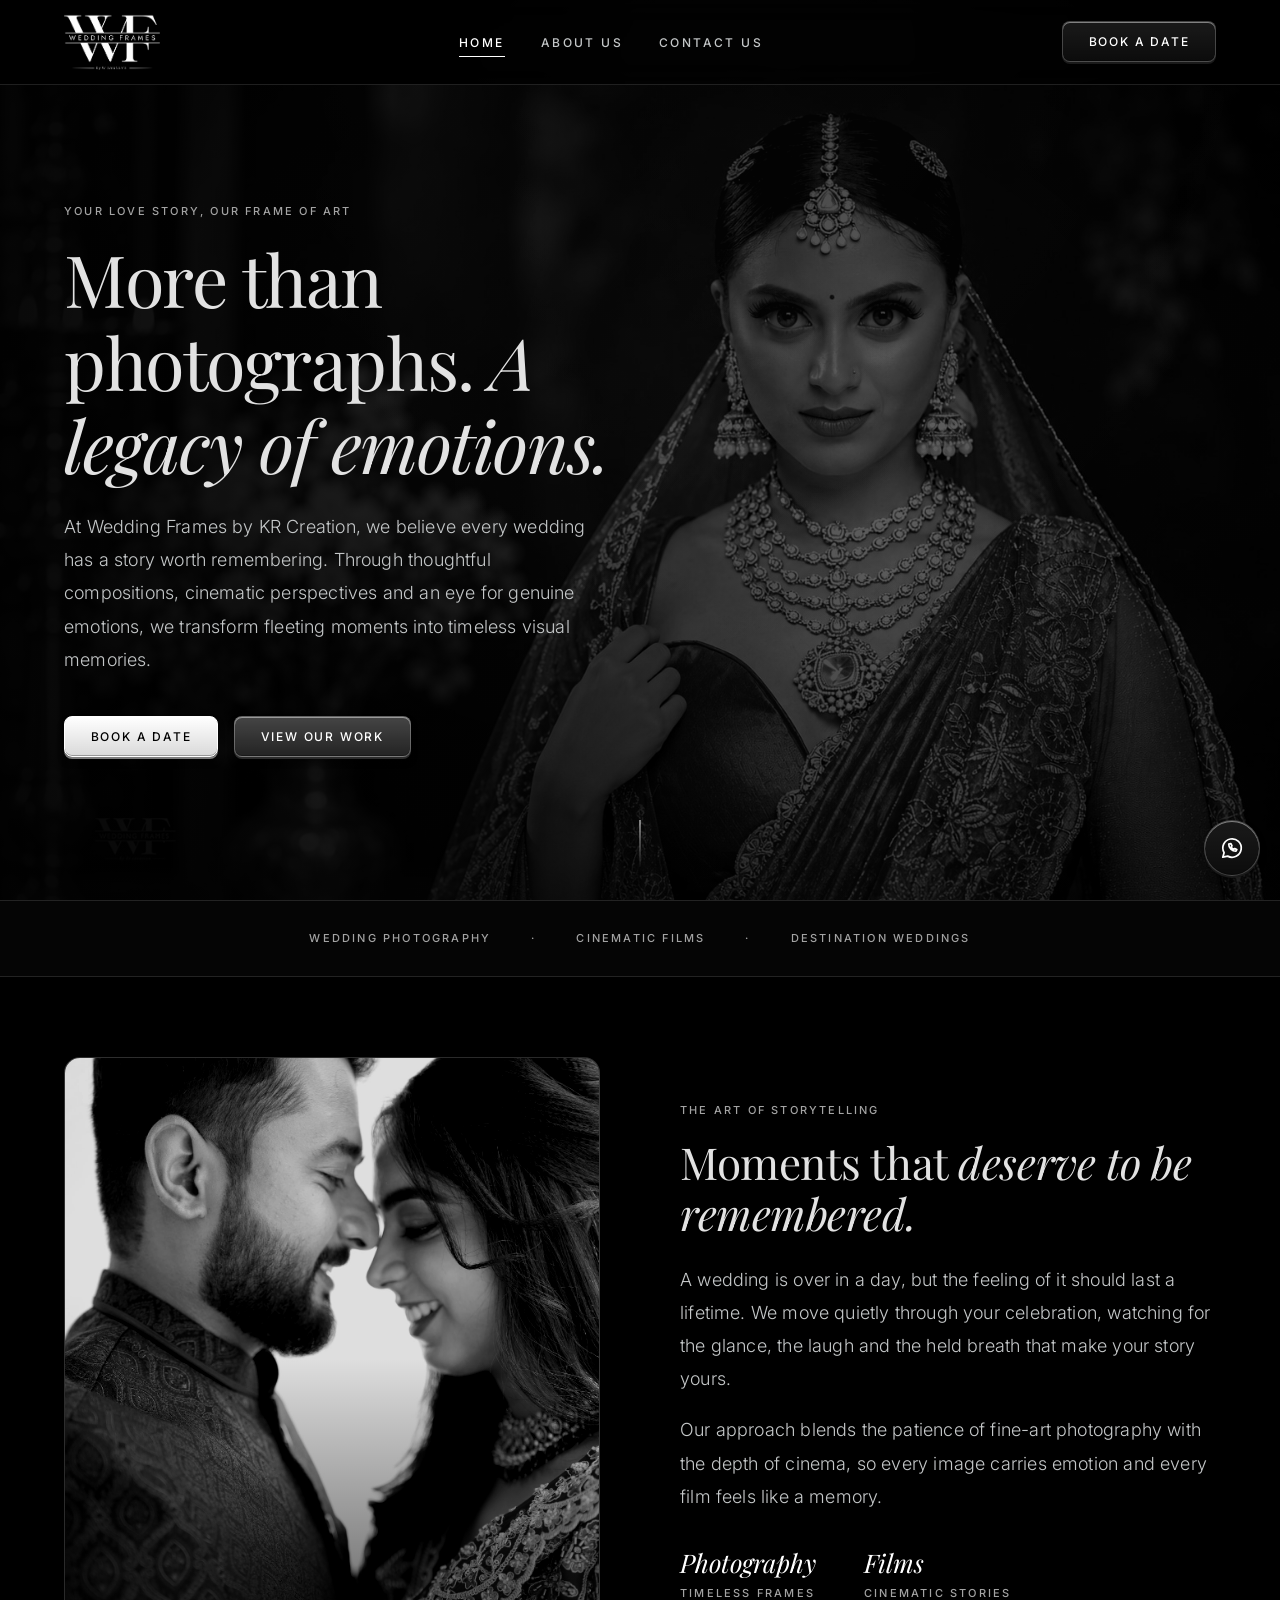
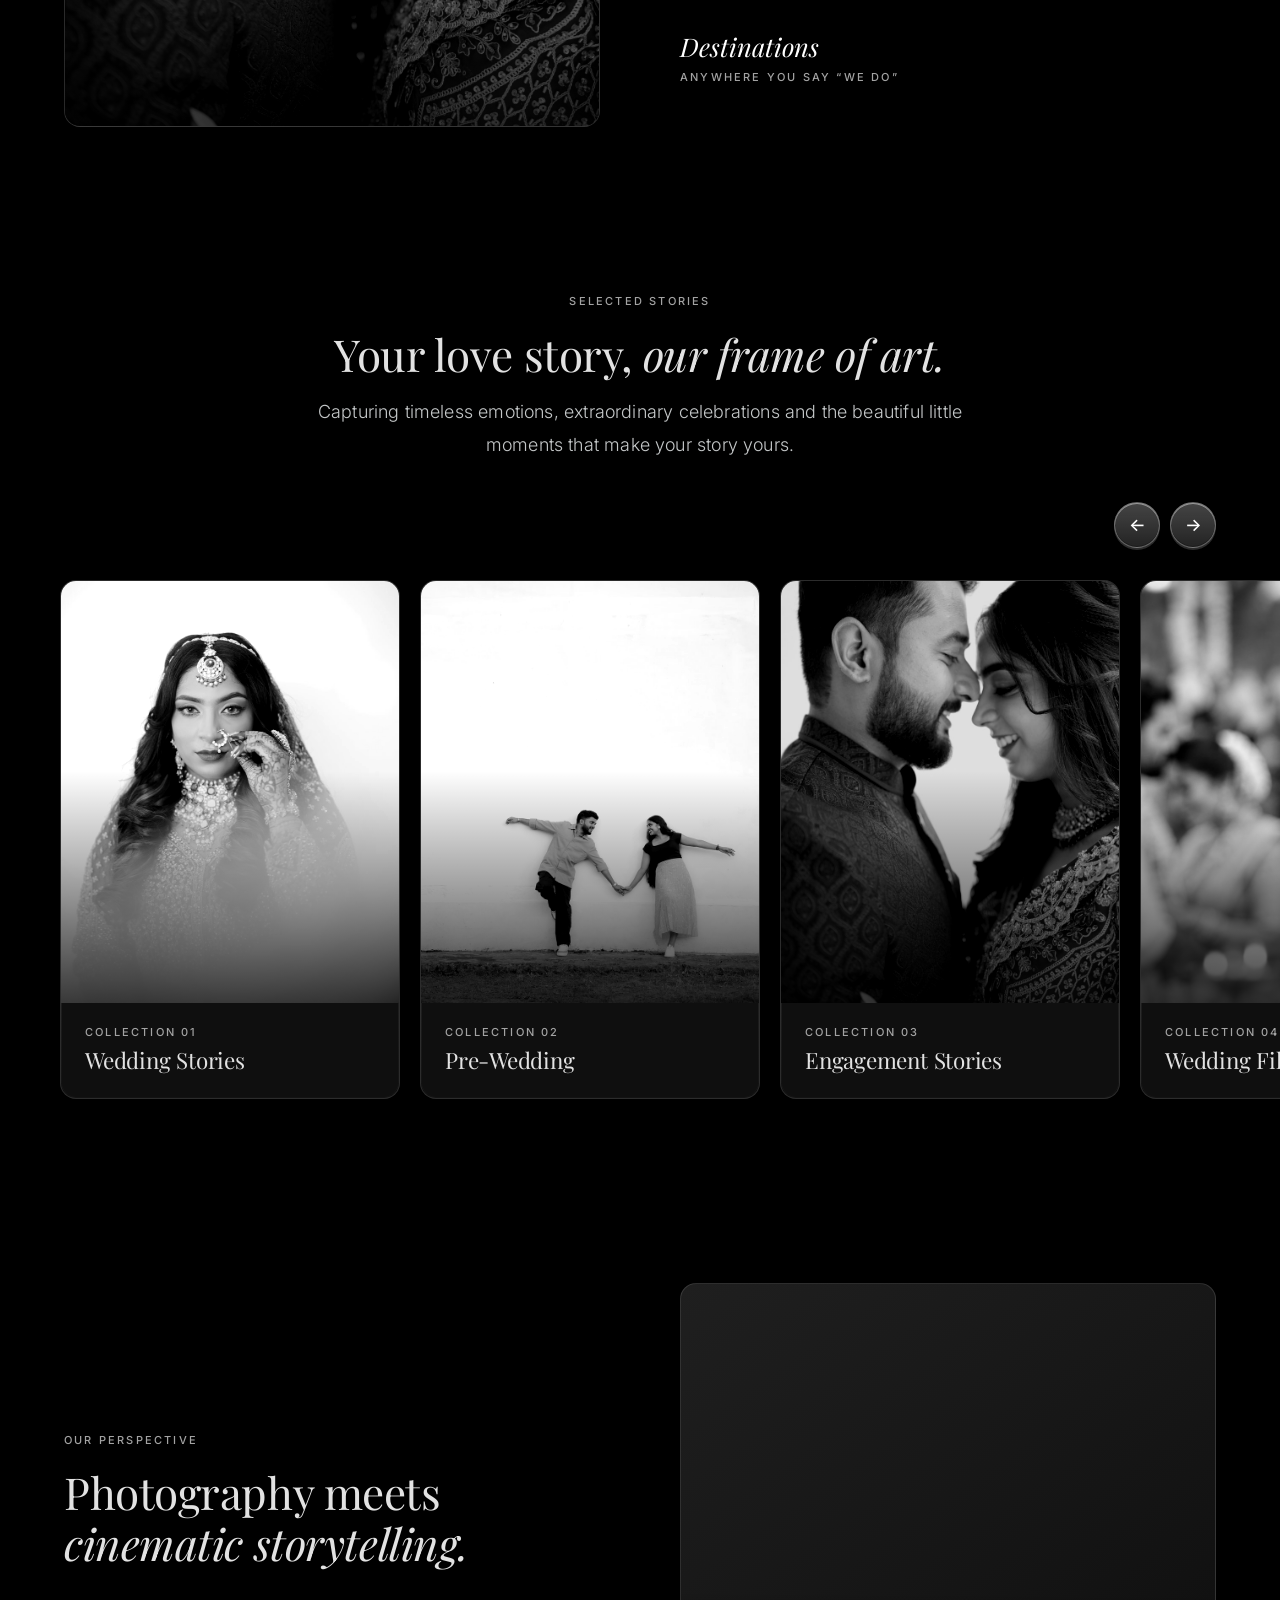
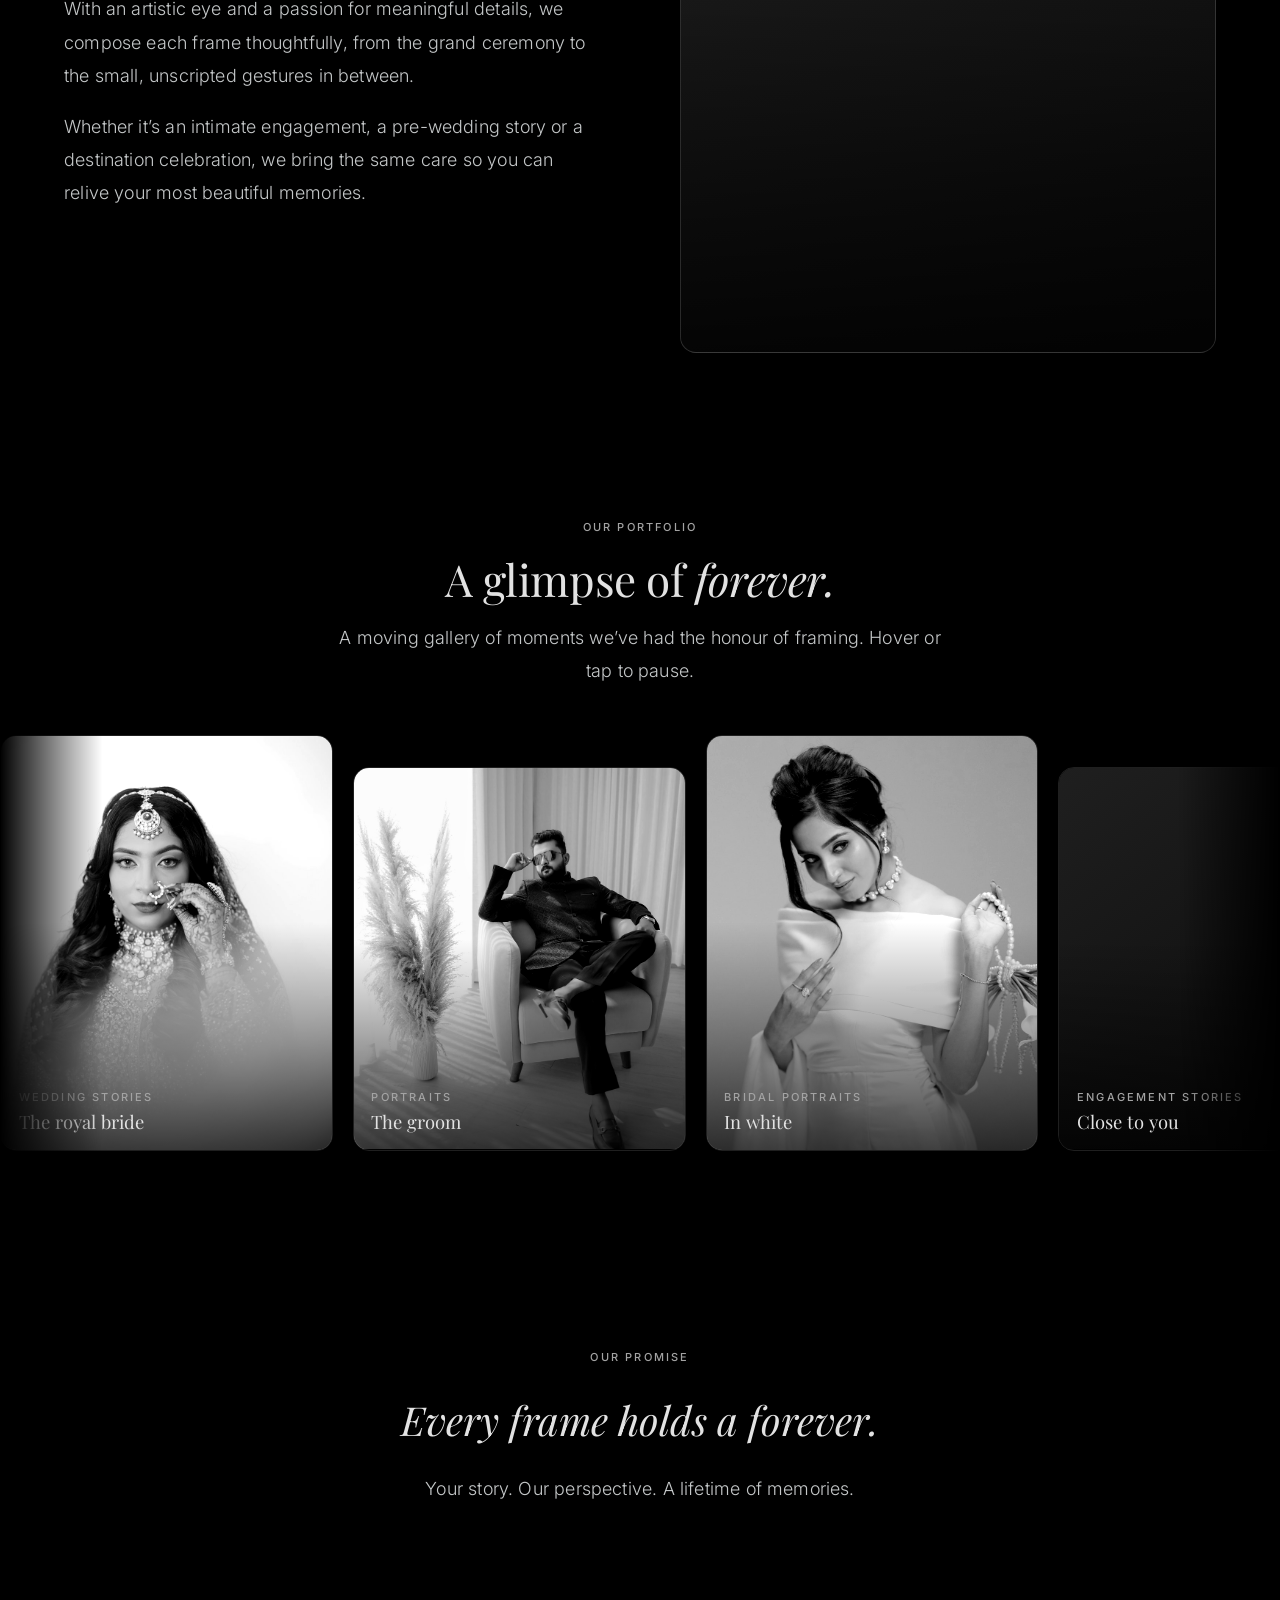
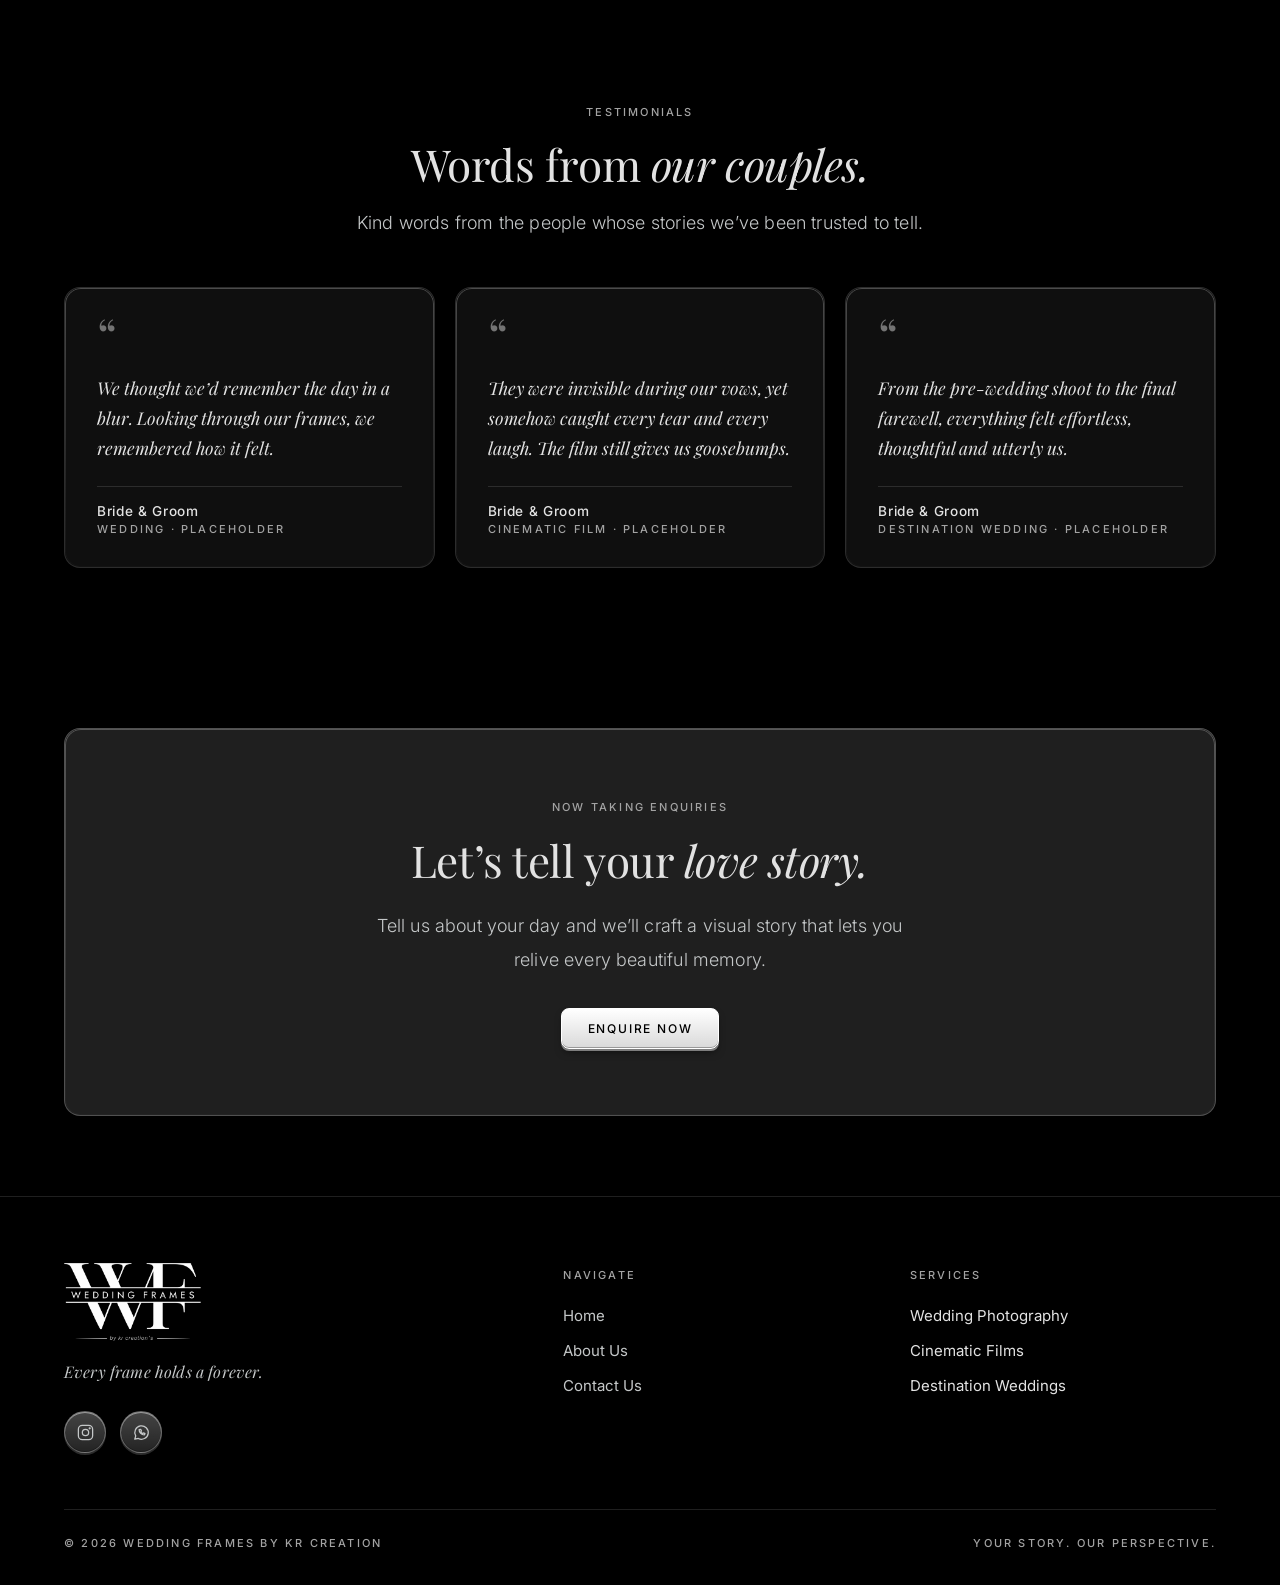
==== commit ec3dd6d9: "Use real photos, fix bugs, add mobile scroll-to-colour Photos - Replace placeholder images with the " ====
--- a/index.html
+++ b/index.html
@@ -4,7 +4,7 @@
 <link rel="icon" href="assets/logo-white.png">
 <link rel="preconnect" href="https://fonts.googleapis.com"><link rel="preconnect" href="https://fonts.gstatic.com" crossorigin>
 <link href="https://fonts.googleapis.com/css2?family=Inter:wght@300;400;500;600&family=Playfair+Display:ital,wght@0,400;0,500;1,400&display=swap" rel="stylesheet">
-<link rel="stylesheet" href="assets/styles.css?v=5"></head><body>
+<link rel="stylesheet" href="assets/styles.css?v=4"></head><body>
 <header><div class="wrap"><a class="brand" href="index.html" aria-label="Wedding Frames by KR Creation – home"><img src="assets/logo-white.png" alt="Wedding Frames by KR Creation"></a>
 <nav id="nav"><ul>
 <li><a href="index.html" aria-current="page">Home</a></li>
@@ -30,7 +30,7 @@
 <div class="hs-wrap rv"><div class="hs-ctrl"><button class="btn hs-prev" aria-label="Previous">←</button><button class="btn hs-next" aria-label="Next">→</button></div><div class="hscroll" data-auto tabindex="0" aria-label="Selected stories"><a class="glass cat group rv" href="contact.html"><div class="slot"><img src="assets/img/wedding-stories.jpg" alt="" loading="lazy" decoding="async"><span class="ph">Add photo · assets/img/wedding-stories.jpg</span></div><div class="info"><span class="label">Collection 01</span><h3>Wedding Stories</h3></div></a><a class="glass cat group rv" href="contact.html"><div class="slot"><img src="assets/img/pre-wedding.jpg" alt="" loading="lazy" decoding="async"><span class="ph">Add photo · assets/img/pre-wedding.jpg</span></div><div class="info"><span class="label">Collection 02</span><h3>Pre-Wedding</h3></div></a><a class="glass cat group rv" href="contact.html"><div class="slot"><img src="assets/img/engagement-stories.jpg" alt="" loading="lazy" decoding="async"><span class="ph">Add photo · assets/img/engagement-stories.jpg</span></div><div class="info"><span class="label">Collection 03</span><h3>Engagement Stories</h3></div></a><a class="glass cat group rv" href="contact.html"><div class="slot"><img src="assets/img/wedding-films.jpg" alt="" loading="lazy" decoding="async"><span class="ph">Add photo · assets/img/wedding-films.jpg</span></div><div class="info"><span class="label">Collection 04</span><h3>Wedding Films</h3></div></a><a class="glass cat group rv" href="contact.html"><div class="slot"><img src="assets/img/couple-portraits.jpg" alt="" loading="lazy" decoding="async"><span class="ph">Add photo · assets/img/couple-portraits.jpg</span></div><div class="info"><span class="label">Collection 05</span><h3>Couple Portraits</h3></div></a><a class="glass cat group rv" href="contact.html"><div class="slot"><img src="assets/img/destination-weddings.jpg" alt="" loading="lazy" decoding="async"><span class="ph">Add photo · assets/img/destination-weddings.jpg</span></div><div class="info"><span class="label">Collection 06</span><h3>Destination Weddings</h3></div></a></div></div></div></section>
 <section><div class="wrap split rev"><div class="media rv"><div class="slot tall"><img src="assets/img/p2.jpg" alt="" loading="lazy" decoding="async"><span class="ph">Add photo · assets/img/p2.jpg</span></div></div><div class="rv prose"><span class="label">Our perspective</span><h2 style="margin:1rem 0 1.5rem">Photography meets <em>cinematic storytelling.</em></h2><p class="lead">With an artistic eye and a passion for meaningful details, we compose each frame thoughtfully, from the grand ceremony to the small, unscripted gestures in between.</p><p class="lead">Whether it’s an intimate engagement, a pre-wedding story or a destination celebration, we bring the same care so you can relive your most beautiful memories.</p></div></div></section><section class="portfolio" id="portfolio"><div class="wrap center rv"><span class="label">Our portfolio</span><h2 style="margin:1rem 0">A glimpse of <em>forever.</em></h2><p class="lead" style="max-width:56ch;margin:0 auto">A moving gallery of moments we’ve had the honour of framing. Hover or tap to pause.</p></div>
 <div class="marquee" aria-label="Portfolio gallery"><div class="mtrack"><figure class="mitem group"><div class="slot"><img src="assets/img/m1.jpg" alt="Bride in traditional jewellery with a soft white backdrop" decoding="async"><span class="ph">Add photo · assets/img/m1.jpg</span></div><figcaption><span class="label">Wedding Stories</span><strong>The royal bride</strong></figcaption></figure><figure class="mitem group"><div class="slot"><img src="assets/img/m2.jpg" alt="Groom in a dark bandhgala seated in a cream armchair" decoding="async"><span class="ph">Add photo · assets/img/m2.jpg</span></div><figcaption><span class="label">Portraits</span><strong>The groom</strong></figcaption></figure><figure class="mitem group"><div class="slot"><img src="assets/img/m3.jpg" alt="Bride in an off-shoulder white gown holding a pearl strand" decoding="async"><span class="ph">Add photo · assets/img/m3.jpg</span></div><figcaption><span class="label">Bridal Portraits</span><strong>In white</strong></figcaption></figure><figure class="mitem group"><div class="slot"><img src="assets/img/m4.jpg" alt="Couple leaning in forehead to forehead" decoding="async"><span class="ph">Add photo · assets/img/m4.jpg</span></div><figcaption><span class="label">Engagement Stories</span><strong>Close to you</strong></figcaption></figure><figure class="mitem group"><div class="slot"><img src="assets/img/m5.jpg" alt="Couple posing together on the beach" decoding="async"><span class="ph">Add photo · assets/img/m5.jpg</span></div><figcaption><span class="label">Pre-Wedding</span><strong>By the sea</strong></figcaption></figure><figure class="mitem group"><div class="slot"><img src="assets/img/m6.jpg" alt="Bride in a red lehenga beside a brass lamp" decoding="async"><span class="ph">Add photo · assets/img/m6.jpg</span></div><figcaption><span class="label">Wedding Stories</span><strong>Bridal grace</strong></figcaption></figure><figure class="mitem group"><div class="slot"><img src="assets/img/m7.jpg" alt="Couple holding hands against a white wall" decoding="async"><span class="ph">Add photo · assets/img/m7.jpg</span></div><figcaption><span class="label">Pre-Wedding</span><strong>Hand in hand</strong></figcaption></figure><figure class="mitem group"><div class="slot"><img src="assets/img/m8.jpg" alt="Black and white portrait of a couple under the trees" decoding="async"><span class="ph">Add photo · assets/img/m8.jpg</span></div><figcaption><span class="label">Couple Portraits</span><strong>Quiet moments</strong></figcaption></figure><figure class="mitem group"><div class="slot"><img src="assets/img/m9.jpg" alt="Bride-to-be with her friends on the beach" decoding="async"><span class="ph">Add photo · assets/img/m9.jpg</span></div><figcaption><span class="label">Bride to Be</span><strong>The bride squad</strong></figcaption></figure><figure aria-hidden="true" class="mitem group"><div class="slot"><img src="assets/img/m1.jpg" alt="" decoding="async"><span class="ph">Add photo · assets/img/m1.jpg</span></div><figcaption><span class="label">Wedding Stories</span><strong>The royal bride</strong></figcaption></figure><figure aria-hidden="true" class="mitem group"><div class="slot"><img src="assets/img/m2.jpg" alt="" decoding="async"><span class="ph">Add photo · assets/img/m2.jpg</span></div><figcaption><span class="label">Portraits</span><strong>The groom</strong></figcaption></figure><figure aria-hidden="true" class="mitem group"><div class="slot"><img src="assets/img/m3.jpg" alt="" decoding="async"><span class="ph">Add photo · assets/img/m3.jpg</span></div><figcaption><span class="label">Bridal Portraits</span><strong>In white</strong></figcaption></figure><figure aria-hidden="true" class="mitem group"><div class="slot"><img src="assets/img/m4.jpg" alt="" decoding="async"><span class="ph">Add photo · assets/img/m4.jpg</span></div><figcaption><span class="label">Engagement Stories</span><strong>Close to you</strong></figcaption></figure><figure aria-hidden="true" class="mitem group"><div class="slot"><img src="assets/img/m5.jpg" alt="" decoding="async"><span class="ph">Add photo · assets/img/m5.jpg</span></div><figcaption><span class="label">Pre-Wedding</span><strong>By the sea</strong></figcaption></figure><figure aria-hidden="true" class="mitem group"><div class="slot"><img src="assets/img/m6.jpg" alt="" decoding="async"><span class="ph">Add photo · assets/img/m6.jpg</span></div><figcaption><span class="label">Wedding Stories</span><strong>Bridal grace</strong></figcaption></figure><figure aria-hidden="true" class="mitem group"><div class="slot"><img src="assets/img/m7.jpg" alt="" decoding="async"><span class="ph">Add photo · assets/img/m7.jpg</span></div><figcaption><span class="label">Pre-Wedding</span><strong>Hand in hand</strong></figcaption></figure><figure aria-hidden="true" class="mitem group"><div class="slot"><img src="assets/img/m8.jpg" alt="" decoding="async"><span class="ph">Add photo · assets/img/m8.jpg</span></div><figcaption><span class="label">Couple Portraits</span><strong>Quiet moments</strong></figcaption></figure><figure aria-hidden="true" class="mitem group"><div class="slot"><img src="assets/img/m9.jpg" alt="" decoding="async"><span class="ph">Add photo · assets/img/m9.jpg</span></div><figcaption><span class="label">Bride to Be</span><strong>The bride squad</strong></figcaption></figure></div></div></section><section class="quote"><div class="wrap rv"><span class="label">Our promise</span><blockquote>Every frame holds a forever.</blockquote><p class="lead">Your story. Our perspective. A lifetime of memories.</p></div></section>
-<section><div class="wrap"><div class="center rv"><span class="label">Testimonials</span><h2 style="margin:1rem 0">Words from <em>our couples.</em></h2><p class="lead" style="max-width:56ch;margin:0 auto">Kind words from the people whose stories we’ve been trusted to tell.</p></div><div class="tgrid"><div class="glass tcard rv"><span class="mark">“</span><blockquote>We were nervous about being in front of the camera, but within ten minutes we forgot they were there. When we saw the photos, every glance and every laugh from the muhurtham was there. Our parents still go through the album every week.</blockquote><div class="who"><b>Raj &amp; Divya</b><span class="label">Wedding</span></div></div><div class="glass tcard rv"><span class="mark">“</span><blockquote>From the church ceremony to the reception, they caught moments we didn’t even know happened. The film had both our families in tears, in the best way. Calm, kind and incredibly talented.</blockquote><div class="who"><b>George &amp; Neena</b><span class="label">Church Wedding · Film</span></div></div><div class="glass tcard rv"><span class="mark">“</span><blockquote>They understood our traditions and our families so well, and every frame feels like us. The nikah photos are the most beautiful pictures we’ve ever had taken. Thank you for being part of our day.</blockquote><div class="who"><b>Ashif &amp; Husna</b><span class="label">Nikah</span></div></div><div class="glass tcard rv"><span class="mark">“</span><blockquote>Our pre-wedding shoot felt like a day out with friends, not a photoshoot. The wedding photos are timeless, with soft light and real emotion. We’d recommend Wedding Frames to every couple we know.</blockquote><div class="who"><b>Nivedya &amp; Krishna</b><span class="label">Pre-Wedding · Wedding</span></div></div></div></div></section><section><div class="wrap"><div class="glass hi cta-card rv"><span class="label">Now taking enquiries</span><h2>Let’s tell your <em>love story.</em></h2><p class="lead">Tell us about your day and we’ll craft a visual story that lets you relive every beautiful memory.</p><a class="btn solid" href="contact.html">Enquire Now</a></div></div></section></main><footer><div class="wrap"><div class="fgrid"><div><img src="assets/logo-white.png" alt="Wedding Frames by KR Creation"><p class="lead" style="font-size:1rem;max-width:34ch;font-family:var(--serif);font-style:italic">Every frame holds a forever.</p><div class="social "><a href="https://www.instagram.com/weddingframes_by_krcreation" aria-label="Instagram" title="Instagram" rel="noopener" target="_blank"><svg viewBox="0 0 24 24" fill="none" stroke="currentColor" stroke-width="1.6" stroke-linecap="round" stroke-linejoin="round" aria-hidden="true"><rect x="3" y="3" width="18" height="18" rx="5"/><circle cx="12" cy="12" r="4"/><circle cx="17.3" cy="6.7" r=".6" fill="currentColor"/></svg></a><a href="https://wa.me/917511195251" aria-label="WhatsApp" title="WhatsApp" rel="noopener" target="_blank"><svg viewBox="0 0 24 24" fill="none" stroke="currentColor" stroke-width="1.6" stroke-linecap="round" stroke-linejoin="round" aria-hidden="true"><path d="M3.5 20.5l1.2-4.2A8.5 8.5 0 1 1 8 19.5z"/><path d="M9 8.5c0 3.5 3 6.500 6.500 6.500l1-1.500-2-1-1 .8c-1-.4-1.900-1.300-2.300-2.300l.8-1-1-2z"/></svg></a></div></div>
+<section><div class="wrap"><div class="center rv"><span class="label">Testimonials</span><h2 style="margin:1rem 0">Words from <em>our couples.</em></h2><p class="lead" style="max-width:56ch;margin:0 auto">Kind words from the people whose stories we’ve been trusted to tell.</p></div><div class="tgrid"><div class="glass tcard rv"><span class="mark">“</span><blockquote>We thought we’d remember the day in a blur. Looking through our frames, we remembered how it felt.</blockquote><div class="who"><b>Bride & Groom</b><span class="label">Wedding · Placeholder</span></div></div><div class="glass tcard rv"><span class="mark">“</span><blockquote>They were invisible during our vows, yet somehow caught every tear and every laugh. The film still gives us goosebumps.</blockquote><div class="who"><b>Bride & Groom</b><span class="label">Cinematic Film · Placeholder</span></div></div><div class="glass tcard rv"><span class="mark">“</span><blockquote>From the pre-wedding shoot to the final farewell, everything felt effortless, thoughtful and utterly us.</blockquote><div class="who"><b>Bride & Groom</b><span class="label">Destination Wedding · Placeholder</span></div></div></div></div></section><section><div class="wrap"><div class="glass hi cta-card rv"><span class="label">Now taking enquiries</span><h2>Let’s tell your <em>love story.</em></h2><p class="lead">Tell us about your day and we’ll craft a visual story that lets you relive every beautiful memory.</p><a class="btn solid" href="contact.html">Enquire Now</a></div></div></section></main><footer><div class="wrap"><div class="fgrid"><div><img src="assets/logo-white.png" alt="Wedding Frames by KR Creation"><p class="lead" style="font-size:1rem;max-width:34ch;font-family:var(--serif);font-style:italic">Every frame holds a forever.</p><div class="social "><a href="https://www.instagram.com/weddingframes_by_krcreation" aria-label="Instagram" title="Instagram" rel="noopener" target="_blank"><svg viewBox="0 0 24 24" fill="none" stroke="currentColor" stroke-width="1.6" stroke-linecap="round" stroke-linejoin="round" aria-hidden="true"><rect x="3" y="3" width="18" height="18" rx="5"/><circle cx="12" cy="12" r="4"/><circle cx="17.3" cy="6.7" r=".6" fill="currentColor"/></svg></a><a href="https://wa.me/917511195251" aria-label="WhatsApp" title="WhatsApp" rel="noopener" target="_blank"><svg viewBox="0 0 24 24" fill="none" stroke="currentColor" stroke-width="1.6" stroke-linecap="round" stroke-linejoin="round" aria-hidden="true"><path d="M3.5 20.5l1.2-4.2A8.5 8.5 0 1 1 8 19.5z"/><path d="M9 8.5c0 3.5 3 6.500 6.500 6.500l1-1.500-2-1-1 .8c-1-.4-1.900-1.300-2.300-2.300l.8-1-1-2z"/></svg></a></div></div>
 <div><span class="label">Navigate</span><ul><li><a href="index.html">Home</a></li><li><a href="about.html">About Us</a></li><li><a href="contact.html">Contact Us</a></li></ul></div>
 <div><span class="label">Services</span><ul><li>Wedding Photography</li><li>Cinematic Films</li><li>Destination Weddings</li></ul></div></div>
 <div class="copy label"><span>© 2026 Wedding Frames by KR Creation</span><span>Your story. Our perspective.</span></div></div></footer>
--- a/assets/styles.css
+++ b/assets/styles.css
@@ -156,9 +156,7 @@
 .mitem:nth-child(even) .slot{aspect-ratio:4/4.6}
 @media(prefers-reduced-motion:reduce){.mtrack{animation:none}.marquee{overflow-x:auto;-webkit-mask:none;mask:none}}
 /* testimonials */
-.tgrid{display:grid;gap:1.25rem;grid-template-columns:1fr;margin-top:3rem}
-@media(min-width:700px){.tgrid{grid-template-columns:repeat(2,1fr)}}
-@media(min-width:1500px){.tgrid{grid-template-columns:repeat(4,1fr)}}
+.tgrid{display:grid;gap:1.25rem;grid-template-columns:repeat(auto-fit,minmax(min(280px,100%),1fr));margin-top:3rem}
 .tcard{padding:2rem;display:flex;flex-direction:column;gap:1.5rem}
 .tcard .mark{font:400 3rem/.6 var(--serif);color:var(--dim)}
 .tcard blockquote{font:italic 400 1.1rem/1.7 var(--serif);color:var(--on)}
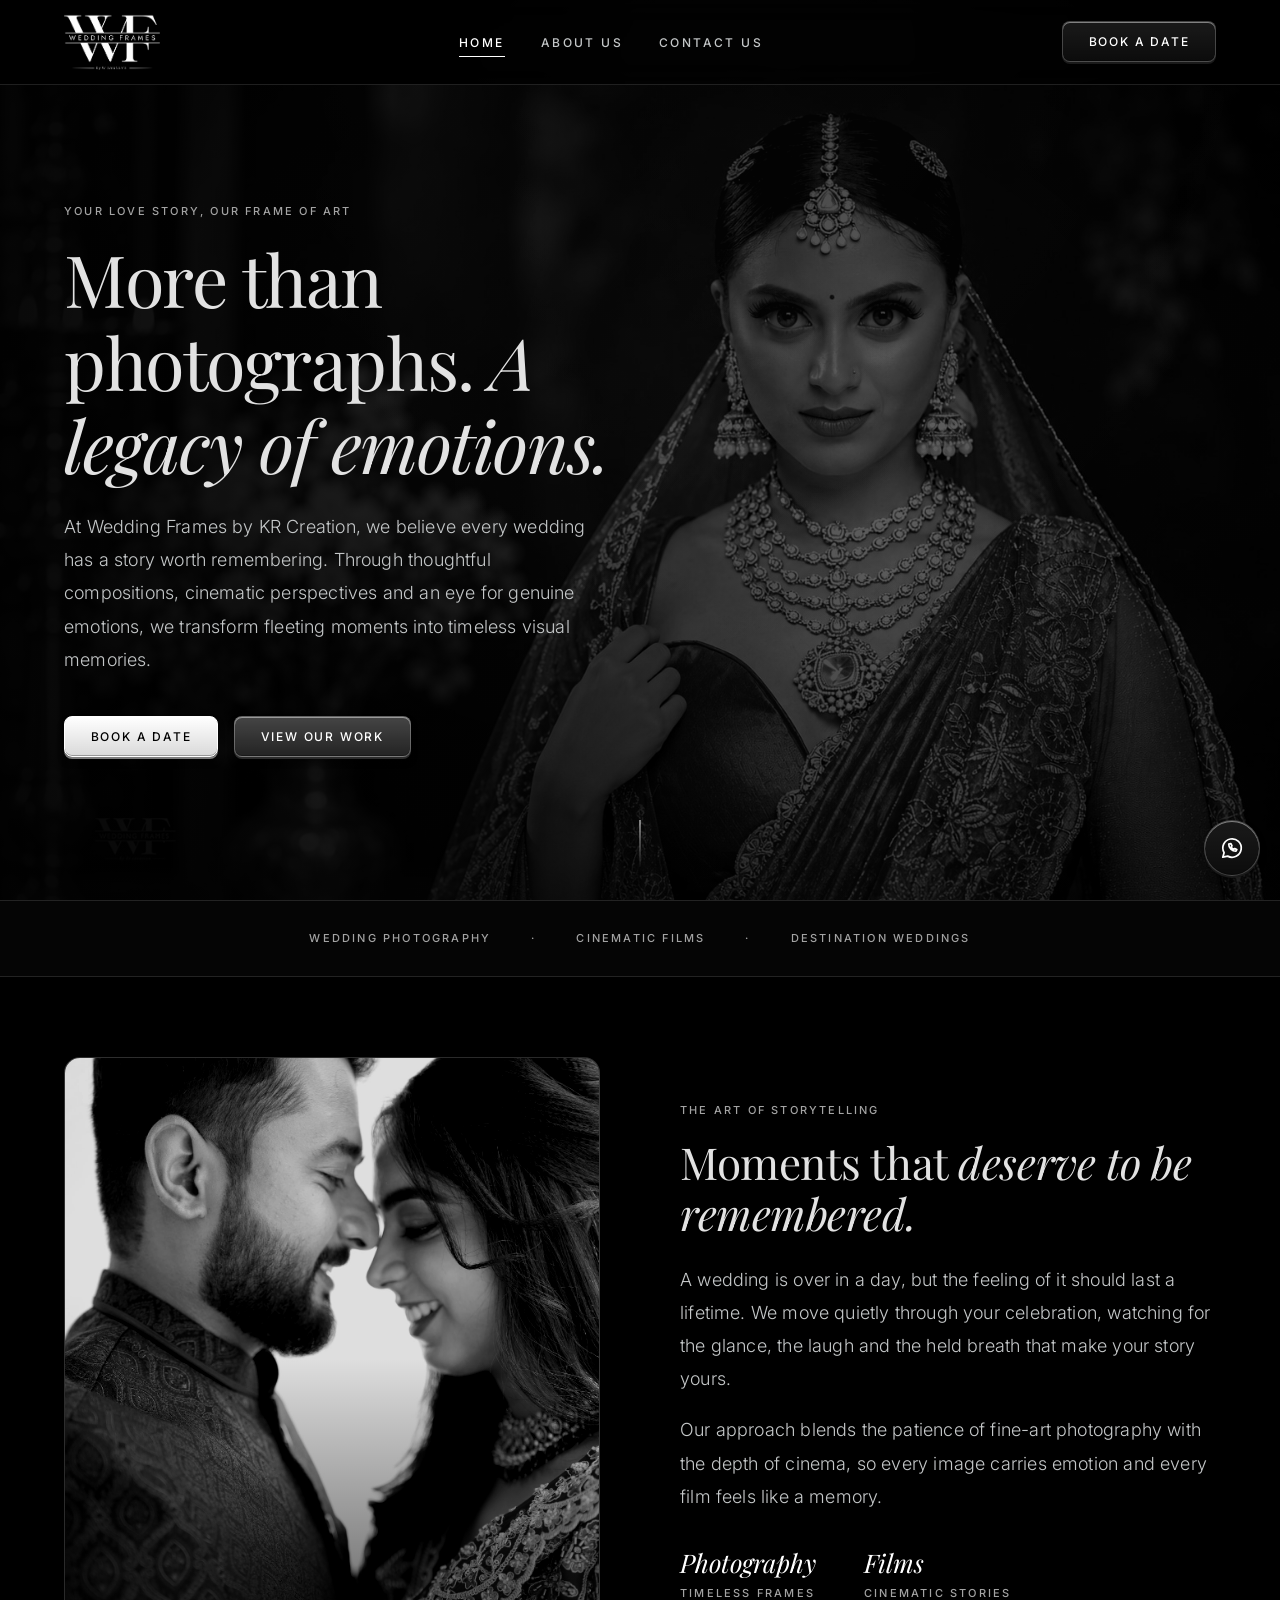
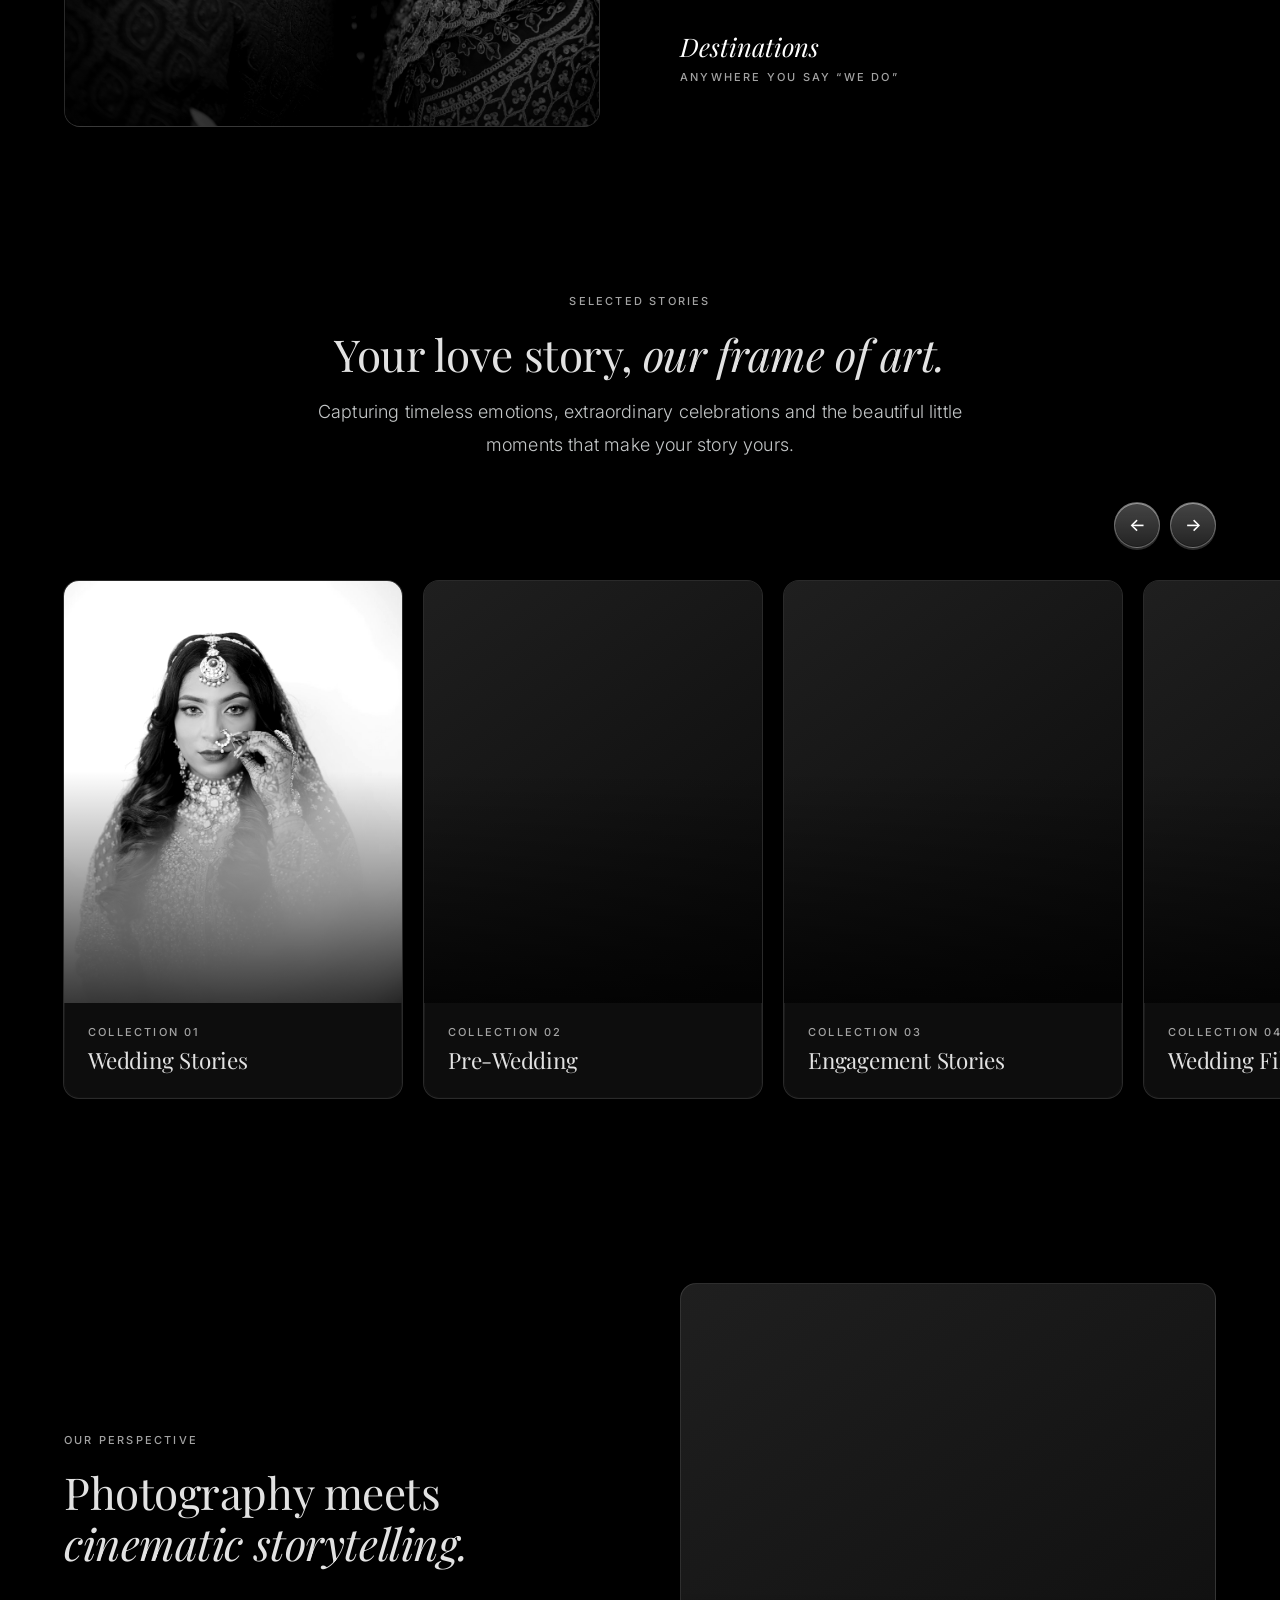
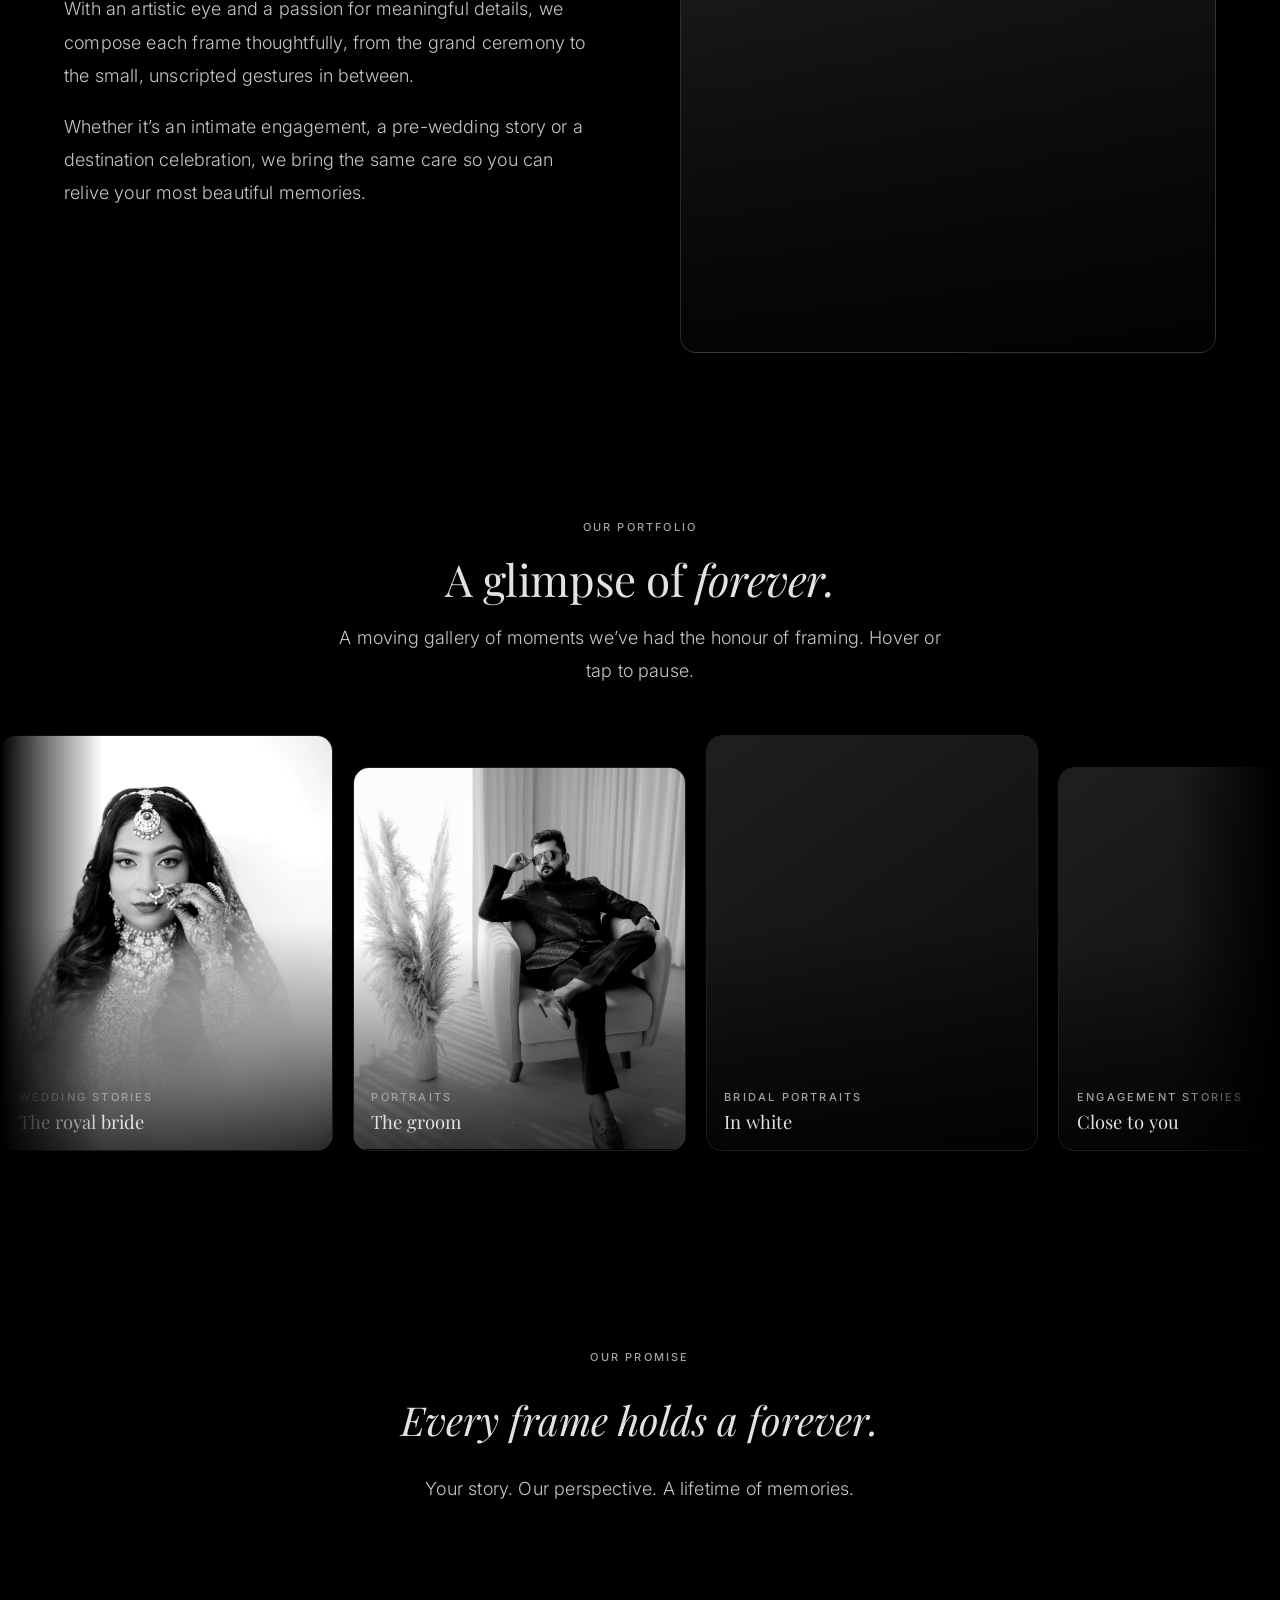
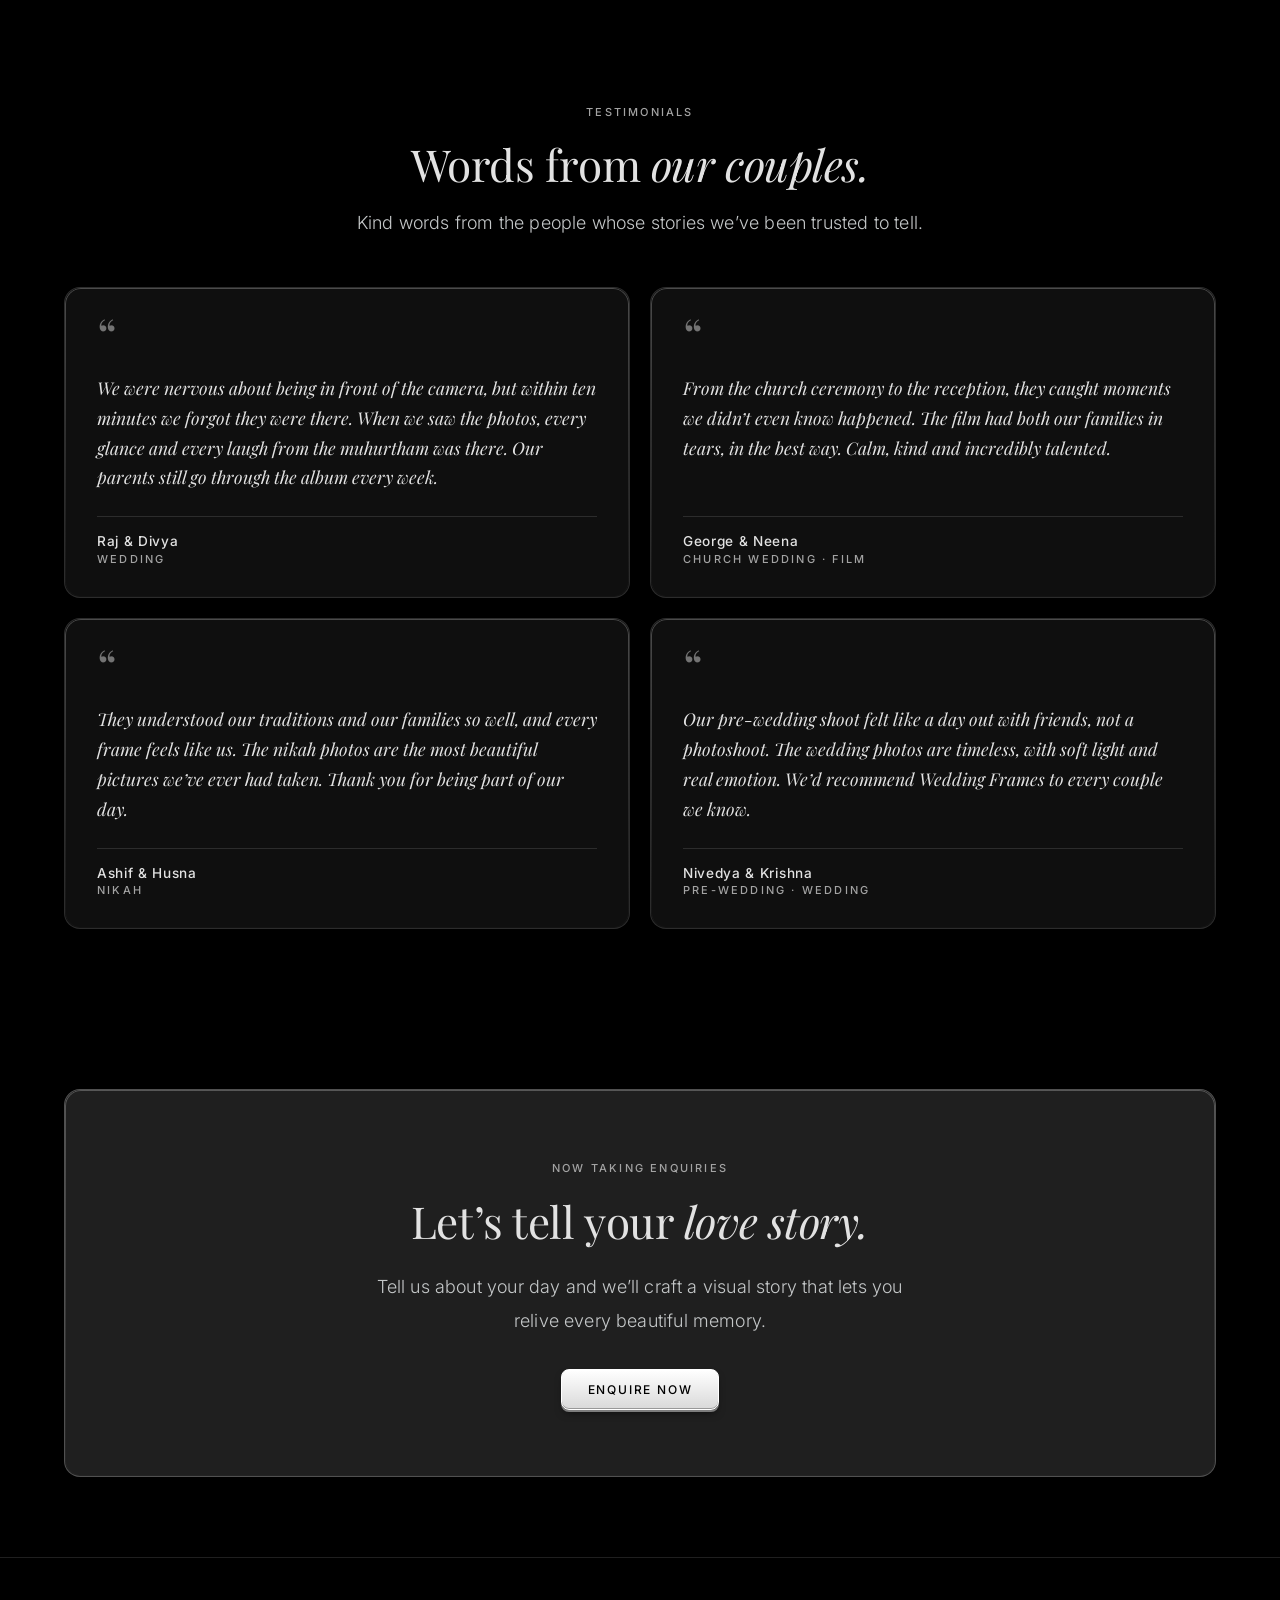
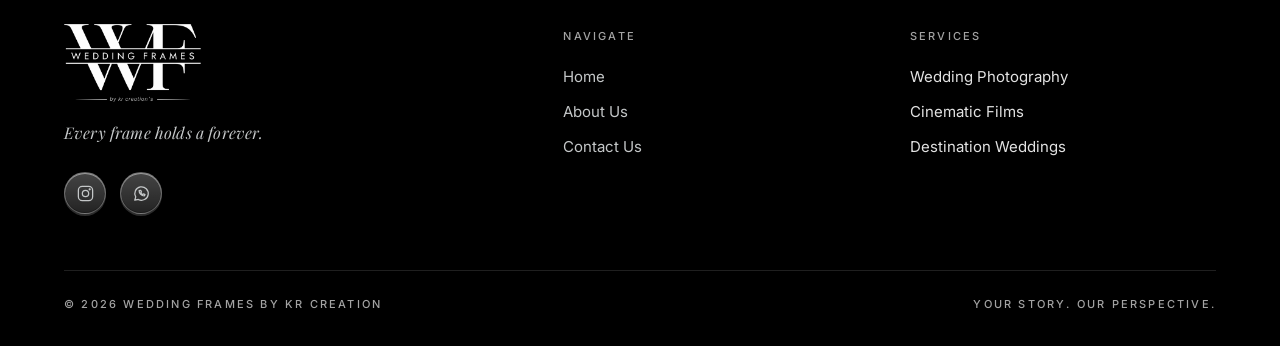
==== commit d2d54f9b: "Fix carousel flicker when scrolling manually on iPhone Auto-scrolling story carousels (Home "Selecte" ====
--- a/index.html
+++ b/index.html
@@ -4,7 +4,7 @@
 <link rel="icon" href="assets/logo-white.png">
 <link rel="preconnect" href="https://fonts.googleapis.com"><link rel="preconnect" href="https://fonts.gstatic.com" crossorigin>
 <link href="https://fonts.googleapis.com/css2?family=Inter:wght@300;400;500;600&family=Playfair+Display:ital,wght@0,400;0,500;1,400&display=swap" rel="stylesheet">
-<link rel="stylesheet" href="assets/styles.css?v=4"></head><body>
+<link rel="stylesheet" href="assets/styles.css?v=6"></head><body>
 <header><div class="wrap"><a class="brand" href="index.html" aria-label="Wedding Frames by KR Creation – home"><img src="assets/logo-white.png" alt="Wedding Frames by KR Creation"></a>
 <nav id="nav"><ul>
 <li><a href="index.html" aria-current="page">Home</a></li>
@@ -30,8 +30,8 @@
 <div class="hs-wrap rv"><div class="hs-ctrl"><button class="btn hs-prev" aria-label="Previous">←</button><button class="btn hs-next" aria-label="Next">→</button></div><div class="hscroll" data-auto tabindex="0" aria-label="Selected stories"><a class="glass cat group rv" href="contact.html"><div class="slot"><img src="assets/img/wedding-stories.jpg" alt="" loading="lazy" decoding="async"><span class="ph">Add photo · assets/img/wedding-stories.jpg</span></div><div class="info"><span class="label">Collection 01</span><h3>Wedding Stories</h3></div></a><a class="glass cat group rv" href="contact.html"><div class="slot"><img src="assets/img/pre-wedding.jpg" alt="" loading="lazy" decoding="async"><span class="ph">Add photo · assets/img/pre-wedding.jpg</span></div><div class="info"><span class="label">Collection 02</span><h3>Pre-Wedding</h3></div></a><a class="glass cat group rv" href="contact.html"><div class="slot"><img src="assets/img/engagement-stories.jpg" alt="" loading="lazy" decoding="async"><span class="ph">Add photo · assets/img/engagement-stories.jpg</span></div><div class="info"><span class="label">Collection 03</span><h3>Engagement Stories</h3></div></a><a class="glass cat group rv" href="contact.html"><div class="slot"><img src="assets/img/wedding-films.jpg" alt="" loading="lazy" decoding="async"><span class="ph">Add photo · assets/img/wedding-films.jpg</span></div><div class="info"><span class="label">Collection 04</span><h3>Wedding Films</h3></div></a><a class="glass cat group rv" href="contact.html"><div class="slot"><img src="assets/img/couple-portraits.jpg" alt="" loading="lazy" decoding="async"><span class="ph">Add photo · assets/img/couple-portraits.jpg</span></div><div class="info"><span class="label">Collection 05</span><h3>Couple Portraits</h3></div></a><a class="glass cat group rv" href="contact.html"><div class="slot"><img src="assets/img/destination-weddings.jpg" alt="" loading="lazy" decoding="async"><span class="ph">Add photo · assets/img/destination-weddings.jpg</span></div><div class="info"><span class="label">Collection 06</span><h3>Destination Weddings</h3></div></a></div></div></div></section>
 <section><div class="wrap split rev"><div class="media rv"><div class="slot tall"><img src="assets/img/p2.jpg" alt="" loading="lazy" decoding="async"><span class="ph">Add photo · assets/img/p2.jpg</span></div></div><div class="rv prose"><span class="label">Our perspective</span><h2 style="margin:1rem 0 1.5rem">Photography meets <em>cinematic storytelling.</em></h2><p class="lead">With an artistic eye and a passion for meaningful details, we compose each frame thoughtfully, from the grand ceremony to the small, unscripted gestures in between.</p><p class="lead">Whether it’s an intimate engagement, a pre-wedding story or a destination celebration, we bring the same care so you can relive your most beautiful memories.</p></div></div></section><section class="portfolio" id="portfolio"><div class="wrap center rv"><span class="label">Our portfolio</span><h2 style="margin:1rem 0">A glimpse of <em>forever.</em></h2><p class="lead" style="max-width:56ch;margin:0 auto">A moving gallery of moments we’ve had the honour of framing. Hover or tap to pause.</p></div>
 <div class="marquee" aria-label="Portfolio gallery"><div class="mtrack"><figure class="mitem group"><div class="slot"><img src="assets/img/m1.jpg" alt="Bride in traditional jewellery with a soft white backdrop" decoding="async"><span class="ph">Add photo · assets/img/m1.jpg</span></div><figcaption><span class="label">Wedding Stories</span><strong>The royal bride</strong></figcaption></figure><figure class="mitem group"><div class="slot"><img src="assets/img/m2.jpg" alt="Groom in a dark bandhgala seated in a cream armchair" decoding="async"><span class="ph">Add photo · assets/img/m2.jpg</span></div><figcaption><span class="label">Portraits</span><strong>The groom</strong></figcaption></figure><figure class="mitem group"><div class="slot"><img src="assets/img/m3.jpg" alt="Bride in an off-shoulder white gown holding a pearl strand" decoding="async"><span class="ph">Add photo · assets/img/m3.jpg</span></div><figcaption><span class="label">Bridal Portraits</span><strong>In white</strong></figcaption></figure><figure class="mitem group"><div class="slot"><img src="assets/img/m4.jpg" alt="Couple leaning in forehead to forehead" decoding="async"><span class="ph">Add photo · assets/img/m4.jpg</span></div><figcaption><span class="label">Engagement Stories</span><strong>Close to you</strong></figcaption></figure><figure class="mitem group"><div class="slot"><img src="assets/img/m5.jpg" alt="Couple posing together on the beach" decoding="async"><span class="ph">Add photo · assets/img/m5.jpg</span></div><figcaption><span class="label">Pre-Wedding</span><strong>By the sea</strong></figcaption></figure><figure class="mitem group"><div class="slot"><img src="assets/img/m6.jpg" alt="Bride in a red lehenga beside a brass lamp" decoding="async"><span class="ph">Add photo · assets/img/m6.jpg</span></div><figcaption><span class="label">Wedding Stories</span><strong>Bridal grace</strong></figcaption></figure><figure class="mitem group"><div class="slot"><img src="assets/img/m7.jpg" alt="Couple holding hands against a white wall" decoding="async"><span class="ph">Add photo · assets/img/m7.jpg</span></div><figcaption><span class="label">Pre-Wedding</span><strong>Hand in hand</strong></figcaption></figure><figure class="mitem group"><div class="slot"><img src="assets/img/m8.jpg" alt="Black and white portrait of a couple under the trees" decoding="async"><span class="ph">Add photo · assets/img/m8.jpg</span></div><figcaption><span class="label">Couple Portraits</span><strong>Quiet moments</strong></figcaption></figure><figure class="mitem group"><div class="slot"><img src="assets/img/m9.jpg" alt="Bride-to-be with her friends on the beach" decoding="async"><span class="ph">Add photo · assets/img/m9.jpg</span></div><figcaption><span class="label">Bride to Be</span><strong>The bride squad</strong></figcaption></figure><figure aria-hidden="true" class="mitem group"><div class="slot"><img src="assets/img/m1.jpg" alt="" decoding="async"><span class="ph">Add photo · assets/img/m1.jpg</span></div><figcaption><span class="label">Wedding Stories</span><strong>The royal bride</strong></figcaption></figure><figure aria-hidden="true" class="mitem group"><div class="slot"><img src="assets/img/m2.jpg" alt="" decoding="async"><span class="ph">Add photo · assets/img/m2.jpg</span></div><figcaption><span class="label">Portraits</span><strong>The groom</strong></figcaption></figure><figure aria-hidden="true" class="mitem group"><div class="slot"><img src="assets/img/m3.jpg" alt="" decoding="async"><span class="ph">Add photo · assets/img/m3.jpg</span></div><figcaption><span class="label">Bridal Portraits</span><strong>In white</strong></figcaption></figure><figure aria-hidden="true" class="mitem group"><div class="slot"><img src="assets/img/m4.jpg" alt="" decoding="async"><span class="ph">Add photo · assets/img/m4.jpg</span></div><figcaption><span class="label">Engagement Stories</span><strong>Close to you</strong></figcaption></figure><figure aria-hidden="true" class="mitem group"><div class="slot"><img src="assets/img/m5.jpg" alt="" decoding="async"><span class="ph">Add photo · assets/img/m5.jpg</span></div><figcaption><span class="label">Pre-Wedding</span><strong>By the sea</strong></figcaption></figure><figure aria-hidden="true" class="mitem group"><div class="slot"><img src="assets/img/m6.jpg" alt="" decoding="async"><span class="ph">Add photo · assets/img/m6.jpg</span></div><figcaption><span class="label">Wedding Stories</span><strong>Bridal grace</strong></figcaption></figure><figure aria-hidden="true" class="mitem group"><div class="slot"><img src="assets/img/m7.jpg" alt="" decoding="async"><span class="ph">Add photo · assets/img/m7.jpg</span></div><figcaption><span class="label">Pre-Wedding</span><strong>Hand in hand</strong></figcaption></figure><figure aria-hidden="true" class="mitem group"><div class="slot"><img src="assets/img/m8.jpg" alt="" decoding="async"><span class="ph">Add photo · assets/img/m8.jpg</span></div><figcaption><span class="label">Couple Portraits</span><strong>Quiet moments</strong></figcaption></figure><figure aria-hidden="true" class="mitem group"><div class="slot"><img src="assets/img/m9.jpg" alt="" decoding="async"><span class="ph">Add photo · assets/img/m9.jpg</span></div><figcaption><span class="label">Bride to Be</span><strong>The bride squad</strong></figcaption></figure></div></div></section><section class="quote"><div class="wrap rv"><span class="label">Our promise</span><blockquote>Every frame holds a forever.</blockquote><p class="lead">Your story. Our perspective. A lifetime of memories.</p></div></section>
-<section><div class="wrap"><div class="center rv"><span class="label">Testimonials</span><h2 style="margin:1rem 0">Words from <em>our couples.</em></h2><p class="lead" style="max-width:56ch;margin:0 auto">Kind words from the people whose stories we’ve been trusted to tell.</p></div><div class="tgrid"><div class="glass tcard rv"><span class="mark">“</span><blockquote>We thought we’d remember the day in a blur. Looking through our frames, we remembered how it felt.</blockquote><div class="who"><b>Bride & Groom</b><span class="label">Wedding · Placeholder</span></div></div><div class="glass tcard rv"><span class="mark">“</span><blockquote>They were invisible during our vows, yet somehow caught every tear and every laugh. The film still gives us goosebumps.</blockquote><div class="who"><b>Bride & Groom</b><span class="label">Cinematic Film · Placeholder</span></div></div><div class="glass tcard rv"><span class="mark">“</span><blockquote>From the pre-wedding shoot to the final farewell, everything felt effortless, thoughtful and utterly us.</blockquote><div class="who"><b>Bride & Groom</b><span class="label">Destination Wedding · Placeholder</span></div></div></div></div></section><section><div class="wrap"><div class="glass hi cta-card rv"><span class="label">Now taking enquiries</span><h2>Let’s tell your <em>love story.</em></h2><p class="lead">Tell us about your day and we’ll craft a visual story that lets you relive every beautiful memory.</p><a class="btn solid" href="contact.html">Enquire Now</a></div></div></section></main><footer><div class="wrap"><div class="fgrid"><div><img src="assets/logo-white.png" alt="Wedding Frames by KR Creation"><p class="lead" style="font-size:1rem;max-width:34ch;font-family:var(--serif);font-style:italic">Every frame holds a forever.</p><div class="social "><a href="https://www.instagram.com/weddingframes_by_krcreation" aria-label="Instagram" title="Instagram" rel="noopener" target="_blank"><svg viewBox="0 0 24 24" fill="none" stroke="currentColor" stroke-width="1.6" stroke-linecap="round" stroke-linejoin="round" aria-hidden="true"><rect x="3" y="3" width="18" height="18" rx="5"/><circle cx="12" cy="12" r="4"/><circle cx="17.3" cy="6.7" r=".6" fill="currentColor"/></svg></a><a href="https://wa.me/917511195251" aria-label="WhatsApp" title="WhatsApp" rel="noopener" target="_blank"><svg viewBox="0 0 24 24" fill="none" stroke="currentColor" stroke-width="1.6" stroke-linecap="round" stroke-linejoin="round" aria-hidden="true"><path d="M3.5 20.5l1.2-4.2A8.5 8.5 0 1 1 8 19.5z"/><path d="M9 8.5c0 3.5 3 6.500 6.500 6.500l1-1.500-2-1-1 .8c-1-.4-1.900-1.300-2.300-2.300l.8-1-1-2z"/></svg></a></div></div>
+<section><div class="wrap"><div class="center rv"><span class="label">Testimonials</span><h2 style="margin:1rem 0">Words from <em>our couples.</em></h2><p class="lead" style="max-width:56ch;margin:0 auto">Kind words from the people whose stories we’ve been trusted to tell.</p></div><div class="tgrid"><div class="glass tcard rv"><span class="mark">“</span><blockquote>We were nervous about being in front of the camera, but within ten minutes we forgot they were there. When we saw the photos, every glance and every laugh from the muhurtham was there. Our parents still go through the album every week.</blockquote><div class="who"><b>Raj &amp; Divya</b><span class="label">Wedding</span></div></div><div class="glass tcard rv"><span class="mark">“</span><blockquote>From the church ceremony to the reception, they caught moments we didn’t even know happened. The film had both our families in tears, in the best way. Calm, kind and incredibly talented.</blockquote><div class="who"><b>George &amp; Neena</b><span class="label">Church Wedding · Film</span></div></div><div class="glass tcard rv"><span class="mark">“</span><blockquote>They understood our traditions and our families so well, and every frame feels like us. The nikah photos are the most beautiful pictures we’ve ever had taken. Thank you for being part of our day.</blockquote><div class="who"><b>Ashif &amp; Husna</b><span class="label">Nikah</span></div></div><div class="glass tcard rv"><span class="mark">“</span><blockquote>Our pre-wedding shoot felt like a day out with friends, not a photoshoot. The wedding photos are timeless, with soft light and real emotion. We’d recommend Wedding Frames to every couple we know.</blockquote><div class="who"><b>Nivedya &amp; Krishna</b><span class="label">Pre-Wedding · Wedding</span></div></div></div></div></section><section><div class="wrap"><div class="glass hi cta-card rv"><span class="label">Now taking enquiries</span><h2>Let’s tell your <em>love story.</em></h2><p class="lead">Tell us about your day and we’ll craft a visual story that lets you relive every beautiful memory.</p><a class="btn solid" href="contact.html">Enquire Now</a></div></div></section></main><footer><div class="wrap"><div class="fgrid"><div><img src="assets/logo-white.png" alt="Wedding Frames by KR Creation"><p class="lead" style="font-size:1rem;max-width:34ch;font-family:var(--serif);font-style:italic">Every frame holds a forever.</p><div class="social "><a href="https://www.instagram.com/weddingframes_by_krcreation" aria-label="Instagram" title="Instagram" rel="noopener" target="_blank"><svg viewBox="0 0 24 24" fill="none" stroke="currentColor" stroke-width="1.6" stroke-linecap="round" stroke-linejoin="round" aria-hidden="true"><rect x="3" y="3" width="18" height="18" rx="5"/><circle cx="12" cy="12" r="4"/><circle cx="17.3" cy="6.7" r=".6" fill="currentColor"/></svg></a><a href="https://wa.me/917511195251" aria-label="WhatsApp" title="WhatsApp" rel="noopener" target="_blank"><svg viewBox="0 0 24 24" fill="none" stroke="currentColor" stroke-width="1.6" stroke-linecap="round" stroke-linejoin="round" aria-hidden="true"><path d="M3.5 20.5l1.2-4.2A8.5 8.5 0 1 1 8 19.5z"/><path d="M9 8.5c0 3.5 3 6.500 6.500 6.500l1-1.500-2-1-1 .8c-1-.4-1.900-1.300-2.300-2.300l.8-1-1-2z"/></svg></a></div></div>
 <div><span class="label">Navigate</span><ul><li><a href="index.html">Home</a></li><li><a href="about.html">About Us</a></li><li><a href="contact.html">Contact Us</a></li></ul></div>
 <div><span class="label">Services</span><ul><li>Wedding Photography</li><li>Cinematic Films</li><li>Destination Weddings</li></ul></div></div>
 <div class="copy label"><span>© 2026 Wedding Frames by KR Creation</span><span>Your story. Our perspective.</span></div></div></footer>
-<a class="wa-float" href="https://wa.me/917511195251" target="_blank" rel="noopener" aria-label="Chat with us on WhatsApp" title="Chat on WhatsApp"><svg viewBox="0 0 24 24" fill="none" stroke="currentColor" stroke-width="1.6" stroke-linecap="round" stroke-linejoin="round" aria-hidden="true"><path d="M3.5 20.5l1.2-4.2A8.5 8.5 0 1 1 8 19.5z"/><path d="M9 8.5c0 3.5 3 6.500 6.500 6.500l1-1.500-2-1-1 .8c-1-.4-1.900-1.300-2.300-2.300l.8-1-1-2z"/></svg></a><script src="assets/script.js?v=4"></script></body></html>+<a class="wa-float" href="https://wa.me/917511195251" target="_blank" rel="noopener" aria-label="Chat with us on WhatsApp" title="Chat on WhatsApp"><svg viewBox="0 0 24 24" fill="none" stroke="currentColor" stroke-width="1.6" stroke-linecap="round" stroke-linejoin="round" aria-hidden="true"><path d="M3.5 20.5l1.2-4.2A8.5 8.5 0 1 1 8 19.5z"/><path d="M9 8.5c0 3.5 3 6.500 6.500 6.500l1-1.500-2-1-1 .8c-1-.4-1.900-1.300-2.300-2.300l.8-1-1-2z"/></svg></a><script src="assets/script.js?v=6"></script></body></html>
--- a/assets/styles.css
+++ b/assets/styles.css
@@ -125,6 +125,9 @@
 .hscroll::-webkit-scrollbar{display:none}
 .hscroll .cat{flex:0 0 min(78vw,340px);scroll-snap-align:start;scroll-margin-left:var(--m)}
 .hscroll .cat.rv{opacity:1;transform:none}
+/* Safari flickers backdrop-filter elements inside a scrolling container; over a plain black page the
+   blur is invisible anyway, so cards in the carousel use a flat tint instead */
+.hscroll .glass{-webkit-backdrop-filter:none;backdrop-filter:none;background:rgba(255,255,255,.05)}
 .hscroll .cat:hover{transform:translateY(-6px)}
 
 /* rows with image */
@@ -145,7 +148,9 @@
 .marquee{overflow:hidden;margin-top:3rem;-webkit-mask:linear-gradient(90deg,transparent,#000 8%,#000 92%,transparent);mask:linear-gradient(90deg,transparent,#000 8%,#000 92%,transparent)}
 .mtrack{display:flex;gap:1.25rem;width:max-content;animation:slide 105s linear infinite} /* 9 photos per loop: same speed as before */
 .marquee.rtl .mtrack{animation-direction:reverse}
-.marquee:hover .mtrack,.marquee:focus-within .mtrack,.marquee.paused .mtrack{animation-play-state:paused}
+.marquee.paused .mtrack{animation-play-state:paused}
+/* hover-pause only with a real mouse: iPhone keeps :hover stuck after a tap, so tap-to-resume never worked */
+@media(hover:hover){.marquee:hover .mtrack,.marquee:focus-within .mtrack{animation-play-state:paused}}
 .marquee{cursor:pointer;-webkit-tap-highlight-color:transparent}
 @keyframes slide{to{transform:translateX(calc(-50% - .625rem))}}
 .mitem{flex:0 0 auto;width:clamp(240px,26vw,380px);position:relative;border-radius:1rem;overflow:hidden;border:1px solid var(--line)}
@@ -156,7 +161,9 @@
 .mitem:nth-child(even) .slot{aspect-ratio:4/4.6}
 @media(prefers-reduced-motion:reduce){.mtrack{animation:none}.marquee{overflow-x:auto;-webkit-mask:none;mask:none}}
 /* testimonials */
-.tgrid{display:grid;gap:1.25rem;grid-template-columns:repeat(auto-fit,minmax(min(280px,100%),1fr));margin-top:3rem}
+.tgrid{display:grid;gap:1.25rem;grid-template-columns:1fr;margin-top:3rem}
+@media(min-width:700px){.tgrid{grid-template-columns:repeat(2,1fr)}}
+@media(min-width:1500px){.tgrid{grid-template-columns:repeat(4,1fr)}}
 .tcard{padding:2rem;display:flex;flex-direction:column;gap:1.5rem}
 .tcard .mark{font:400 3rem/.6 var(--serif);color:var(--dim)}
 .tcard blockquote{font:italic 400 1.1rem/1.7 var(--serif);color:var(--on)}
